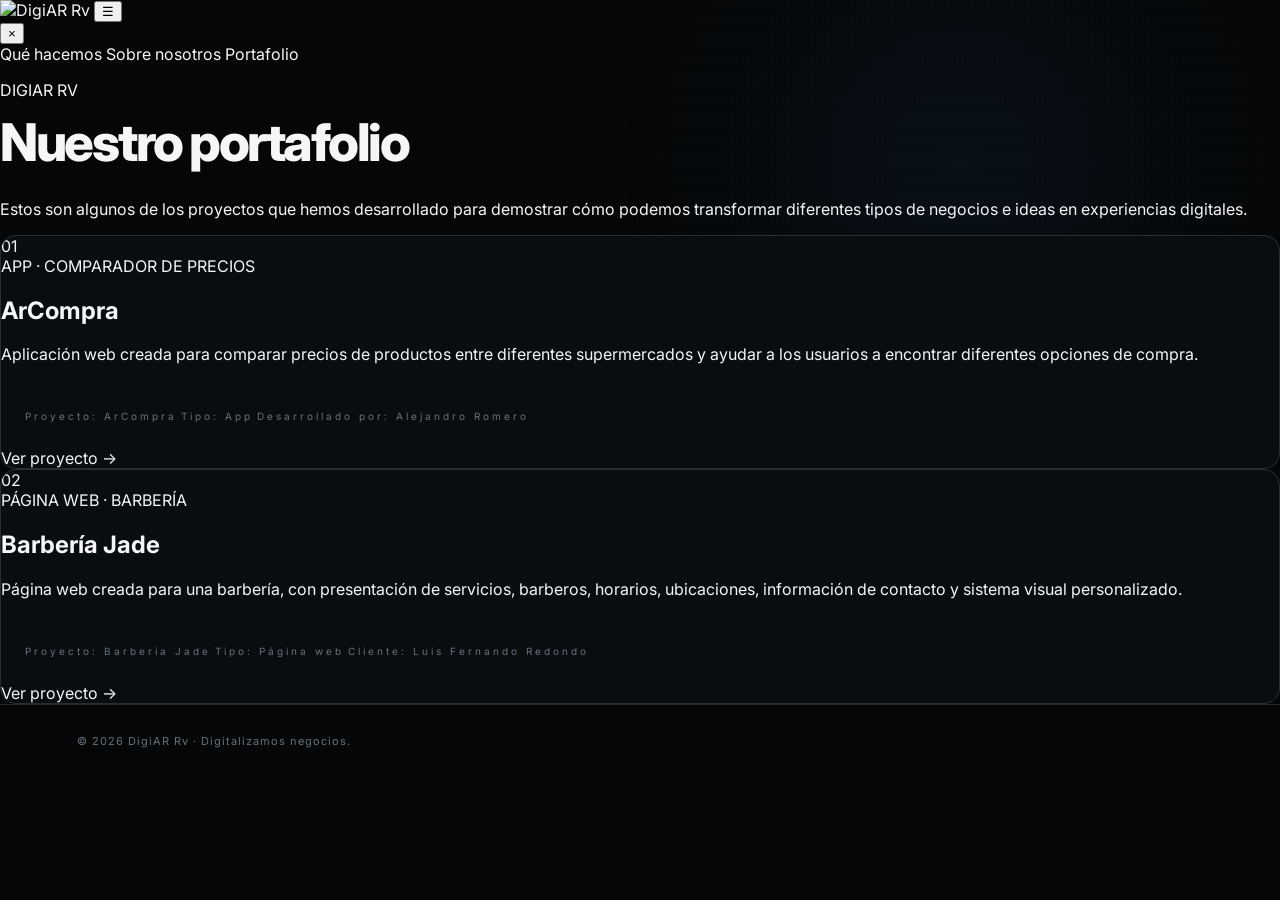
==== portafolio.html @ 67d781f8 "Update portafolio.html" ====
<!DOCTYPE html>
<html lang="es">
<head>
    <meta charset="UTF-8">
    <meta name="viewport" content="width=device-width, initial-scale=1.0">

    <title>Portafolio | DigiAR Rv</title>

    <link rel="stylesheet" href="style.css">
</head>

<body>

    <!-- MENÚ -->
    <header class="navbar">

        <a href="index.html" class="logo-link">
            <img src="assets/logo-digiar-rv.png" alt="DigiAR Rv">
        </a>

        <button class="menu-button" id="menuButton">
            ☰
        </button>

    </header>

    <!-- MENÚ LATERAL -->
    <div class="side-menu" id="sideMenu">

        <button class="close-menu" id="closeMenu">
            ×
        </button>

        <nav>
            <a href="index.html">Qué hacemos</a>
            <a href="sobre-nosotros.html">Sobre nosotros</a>
            <a href="portafolio.html">Portafolio</a>
        </nav>

    </div>

    <!-- PORTAFOLIO -->
    <main class="portfolio">

        <section class="portfolio-header">

            <p class="small-title">DIGIAR RV</p>

            <h1>Nuestro portafolio</h1>

            <p>
                Estos son algunos de los proyectos que hemos desarrollado
                para demostrar cómo podemos transformar diferentes tipos
                de negocios e ideas en experiencias digitales.
            </p>

        </section>


        <!-- PROYECTOS -->
        <section class="projects">


            <!-- ARCOMPRA -->
            <article class="project-card">

                <div class="project-number">
                    01
                </div>

                <div class="project-content">

                    <span class="project-type">
                        APP · COMPARADOR DE PRECIOS
                    </span>

                    <h2>ArCompra</h2>

                    <p>
                        Aplicación web creada para comparar precios de
                        productos entre diferentes supermercados y ayudar
                        a los usuarios a encontrar diferentes opciones
                        de compra.
                    </p>

                    <div class="project-info">

                        <span>Proyecto: ArCompra</span>
                        <span>Tipo: App</span>
                        <span>Desarrollado por: Alejandro Romero</span>

                    </div>

                    <a
                        href="https://ar-compra-app.vercel.app/"
                        target="_blank"
                        rel="noopener noreferrer"
                        class="project-button"
                    >
                        Ver proyecto →
                    </a>

                </div>

            </article>


            <!-- BARBERÍA -->
            <article class="project-card">

                <div class="project-number">
                    02
                </div>

                <div class="project-content">

                    <span class="project-type">
                        PÁGINA WEB · BARBERÍA
                    </span>

                    <h2>Barbería Jade</h2>

                    <p>
                        Página web creada para una barbería, con
                        presentación de servicios, barberos, horarios,
                        ubicaciones, información de contacto y sistema
                        visual personalizado.
                    </p>

                    <div class="project-info">

                        <span>Proyecto: Barbería Jade</span>
                        <span>Tipo: Página web</span>
                        <span>Cliente: Luis Fernando Redondo</span>

                    </div>

                    <a
                        href="https://barberia-jade-omega.vercel.app/"
                        target="_blank"
                        rel="noopener noreferrer"
                        class="project-button"
                    >
                        Ver proyecto →
                    </a>

                </div>

            </article>


        </section>

    </main>


    <!-- FOOTER -->
    <footer>

        <p>
            © 2026 DigiAR Rv · Digitalizamos negocios.
        </p>

    </footer>


    <script src="script.js"></script>

</body>
</html>
---- style.css ----
@import url('https://fonts.googleapis.com/css2?family=Inter:wght@400;500;600;700;800&family=Playfair+Display:ital,wght@1,500&display=swap');
:root{--bg:#050607;--line:#25292e;--text:#f4f6f8;--muted:#aeb7c2;--blue:#1597ff}*{box-sizing:border-box}html{scroll-behavior:smooth}body{margin:0;background:var(--bg);color:var(--text);font-family:Inter,Arial,sans-serif;overflow-x:hidden}body:before{content:"";position:fixed;inset:0;pointer-events:none;background:radial-gradient(circle at 75% 18%,rgba(35,104,157,.11),transparent 28%);z-index:-2}body:after{content:"";position:fixed;inset:0;pointer-events:none;opacity:.03;background-image:radial-gradient(#fff .6px,transparent .6px);background-size:5px 5px;z-index:-1}a{text-decoration:none;color:inherit}.menu-btn{position:fixed;top:26px;left:26px;width:52px;height:52px;border:1px solid #3a3e43;border-radius:9px;background:rgba(7,8,9,.86);backdrop-filter:blur(12px);z-index:50;display:flex;flex-direction:column;justify-content:center;gap:6px;padding:0 13px;cursor:pointer}.menu-btn span{display:block;height:3px;border-radius:10px;background:#f2f2f2}.overlay{position:fixed;inset:0;background:rgba(0,0,0,.7);opacity:0;visibility:hidden;transition:.3s;z-index:40}.overlay.open{opacity:1;visibility:visible}.drawer{position:fixed;left:0;top:0;bottom:0;width:min(360px,88vw);background:#090b0d;border-right:1px solid #292d32;z-index:60;transform:translateX(-100%);transition:.35s;padding:30px}.drawer.open{transform:translateX(0)}.drawer-head{display:flex;align-items:center;justify-content:space-between;margin-bottom:55px}.mini-brand{font-weight:800;font-size:22px;letter-spacing:-1px}.mini-brand b{color:var(--blue)}.close-btn{border:0;background:none;color:#fff;font-size:34px;cursor:pointer}.drawer nav{display:grid;gap:10px}.drawer nav a{padding:17px 16px;border-radius:10px;color:#aeb5bd;font-weight:600}.drawer nav a:hover,.drawer nav a.active{background:#11161b;color:#fff}.drawer-bottom{position:absolute;bottom:28px;color:#606a74;font-size:12px;letter-spacing:2px}.hero{min-height:700px;max-width:1440px;margin:auto;padding:105px 6% 60px;display:grid;grid-template-columns:1fr 1.12fr;gap:25px;align-items:center}.hero-copy{padding-left:10px}.brand{margin-bottom:42px}.brand-mark{font-size:58px;line-height:.8;font-weight:900;letter-spacing:-8px;font-style:italic;display:inline-block;position:relative;margin-left:4px}.brand-mark:after{content:"";position:absolute;width:145px;height:40px;border:2px solid #dfe4e8;border-radius:50%;left:-22px;top:-10px;transform:rotate(-16deg);opacity:.9}.brand-mark span{position:relative;z-index:2}.brand-name{font-size:51px;font-weight:800;letter-spacing:-3px;margin-top:12px}.brand-name em{font-style:italic}.brand-sub{font-size:12px;letter-spacing:4px;color:#d9dde1;margin-top:8px}.brand-sub i{color:#777;font-style:normal;margin:0 8px}.colombia-line{display:flex;width:135px;height:5px;margin-top:15px;overflow:hidden;border-radius:10px}.colombia-line b{flex:1}.colombia-line b:nth-child(1){background:#f4cf00}.colombia-line b:nth-child(2){background:#2469d8}.colombia-line b:nth-child(3){background:#ef2c2c}h1{font-size:52px;line-height:1.05;letter-spacing:-2.5px;margin:0 0 28px;font-weight:800}h1 span{color:var(--blue)}.intro{max-width:620px;color:#b9c2cb;line-height:1.65;font-size:17px;margin:0 0 30px}.intro strong{color:#fff}.outline-btn,.cta-btn{display:inline-flex;align-items:center;gap:24px;border:1px solid #178fff;border-radius:30px;padding:13px 22px;color:#fff;font-weight:600;transition:.25s}.outline-btn:hover,.cta-btn:hover{background:#0d79d6;transform:translateY(-2px)}.outline-btn span,.cta-btn span{font-size:22px;color:#5cbcff}.devices{height:470px;position:relative;display:flex;align-items:center;justify-content:center}.laptop{width:min(680px,100%);position:relative;filter:drop-shadow(0 30px 35px rgba(0,0,0,.6))}.screen{height:340px;border:7px solid #171b20;border-radius:18px 18px 8px 8px;background:linear-gradient(135deg,#0a1118,#050708);position:relative;overflow:hidden;box-shadow:0 0 0 1px #48515a}.screen-top{height:40px;border-bottom:1px solid #30363c;display:flex;align-items:center;justify-content:space-between;padding:0 18px;color:#b7c0c9;font-size:10px}.screen-content{position:relative;z-index:2;padding:70px 0 0 55px}.screen-content small{display:block;font-size:18px}.screen-content strong{display:block;font-size:33px;line-height:1.1}.screen-content strong span{color:var(--blue)}.screen-content button{margin-top:20px;background:transparent;border:1px solid var(--blue);color:#fff;border-radius:18px;padding:7px 17px;font-size:11px}.city{position:absolute;right:-20px;bottom:-30px;width:70%;height:65%;opacity:.28;background:linear-gradient(90deg,transparent,#172838);clip-path:polygon(0 100%,0 65%,8% 72%,8% 38%,17% 48%,17% 20%,26% 45%,26% 10%,35% 42%,35% 0,43% 50%,52% 23%,52% 52%,63% 33%,63% 55%,73% 30%,73% 57%,82% 43%,82% 67%,100% 54%,100% 100%)}.base{height:22px;width:108%;margin-left:-4%;background:linear-gradient(#555d65,#15181b);border-radius:0 0 40px 40px;box-shadow:0 15px 25px rgba(0,0,0,.7)}.phone{position:absolute;right:3%;bottom:30px;width:135px;height:275px;background:#0a0c0f;border:5px solid #272c31;border-radius:24px;box-shadow:0 20px 30px rgba(0,0,0,.7);padding:7px;z-index:3}.phone-screen{height:100%;border-radius:17px;background:linear-gradient(150deg,#09131d,#040607);padding:45px 13px 10px;font-size:11px}.phone-logo{font-size:28px;font-weight:900;font-style:italic;margin-bottom:35px}.phone-screen strong{display:block;font-size:17px;margin-top:5px}.phone-screen strong span{color:var(--blue)}.phone-bar{height:3px;width:40px;background:var(--blue);margin-top:20px}.services{max-width:1440px;margin:auto;border-top:1px solid var(--line);border-bottom:1px solid var(--line);display:grid;grid-template-columns:repeat(4,1fr);padding:28px 5%}.service{text-align:center;padding:10px 20px;border-right:1px solid #33383d}.service:last-child{border:0}.icon{font-size:32px;color:#49aaff;height:45px}.service h3{font-size:15px;letter-spacing:1.5px;margin:8px 0}.service p{color:#b0bac5;font-size:14px;line-height:1.5;margin:0}.businesses{max-width:1440px;margin:auto;padding:34px 5%;display:grid;grid-template-columns:250px 1fr;align-items:center;border-bottom:1px solid var(--line)}.business-title span{display:block;font-size:12px;letter-spacing:3px;color:#ddd}.business-title strong{font-size:22px;display:block;margin-top:7px}.business-list{display:flex;justify-content:space-between;gap:14px}.business-list div{text-align:center;color:#dfe5ea;font-size:25px;min-width:70px}.business-list small{display:block;font-size:9px;letter-spacing:1px;color:#b2bbc5;margin-top:8px}.cta{max-width:1440px;margin:auto;padding:50px 6%;display:flex;align-items:center;justify-content:space-between}.script{font-family:"Playfair Display",serif;font-style:italic;font-size:34px}.cta p{margin:5px 0 0;color:#adb7c1}.small{width:130px;height:4px;margin-top:13px}footer{border-top:1px solid var(--line);padding:18px 6%;display:flex;justify-content:space-between;color:#66717b;font-size:11px;letter-spacing:1px}.inner-main{max-width:1200px;margin:auto;padding:105px 6% 70px}.inner-brand{font-size:42px;font-weight:800;letter-spacing:-2px;margin-bottom:65px}.inner-brand em{font-style:italic}.inner-brand small{display:block;font-size:10px;letter-spacing:4px;color:#737d87;margin-top:7px}.inner-card,.portfolio-head{max-width:900px}.eyebrow{font-size:11px;letter-spacing:4px;color:var(--blue)}.inner-card h1,.portfolio-head h1{margin-top:20px}.inner-card p,.portfolio-head p{font-size:17px;line-height:1.8;color:#aeb8c2;max-width:800px}.inner-card strong{color:#fff}.quote{margin-top:35px;padding:25px 30px;border-left:2px solid var(--blue);background:#0b0f13;color:#e8edf1;font-size:21px;font-style:italic}.project-grid{display:grid;grid-template-columns:1fr 1fr;gap:25px;margin-top:55px}.project-card{border:1px solid #292e33;background:#0a0d10;border-radius:16px;overflow:hidden}.project-preview{height:270px;background:linear-gradient(145deg,#111a23,#050708);padding:35px;position:relative}.preview-logo{font-size:27px;font-weight:800}.preview-text{position:absolute;bottom:45px;font-size:23px}.preview-text b{color:var(--blue)}.project-info{padding:24px}.project-info>span{font-size:10px;letter-spacing:3px;color:#67727d}.project-info h2{margin:10px 0 5px}.project-info p{color:#8f99a4}.project-info a{color:#58b7ff;font-weight:600}.empty{min-height:400px;display:flex;flex-direction:column;align-items:center;justify-content:center;text-align:center;color:#7d8790}.empty .plus{font-size:55px;color:#249cff}.empty h2{color:#dbe0e5}@media(max-width:900px){.hero{grid-template-columns:1fr;padding-top:105px}.devices{height:400px}.services{grid-template-columns:1fr 1fr}.businesses{grid-template-columns:1fr;gap:25px}.business-list{flex-wrap:wrap}.project-grid{grid-template-columns:1fr}}@media(max-width:620px){.menu-btn{top:16px;left:16px}.hero{padding:90px 22px 40px}.brand-name{font-size:37px}.brand-sub{font-size:8px;letter-spacing:2.5px}.brand-mark{font-size:46px}.hero h1{font-size:38px}.intro{font-size:15px}.devices{height:300px;margin-top:20px}.screen{height:220px}.screen-content{padding:40px 0 0 25px}.screen-content strong{font-size:22px}.phone{width:88px;height:190px;right:0}.phone-screen{padding:28px 8px}.phone-logo{font-size:20px;margin-bottom:20px}.services{grid-template-columns:1fr;padding:15px 20px}.service{border-right:0;border-bottom:1px solid #252a2f;padding:22px 10px}.service:last-child{border-bottom:0}.businesses{padding:30px 22px}.business-list{justify-content:center}.cta{padding:38px 22px;gap:25px;align-items:flex-start;flex-direction:column}.script{font-size:29px}footer{padding:16px 22px;gap:15px;flex-direction:column}.inner-main{padding:90px 22px 50px}.inner-brand{font-size:32px}.inner-card h1,.portfolio-head h1{font-size:36px}.inner-card p,.portfolio-head p{font-size:15px}}
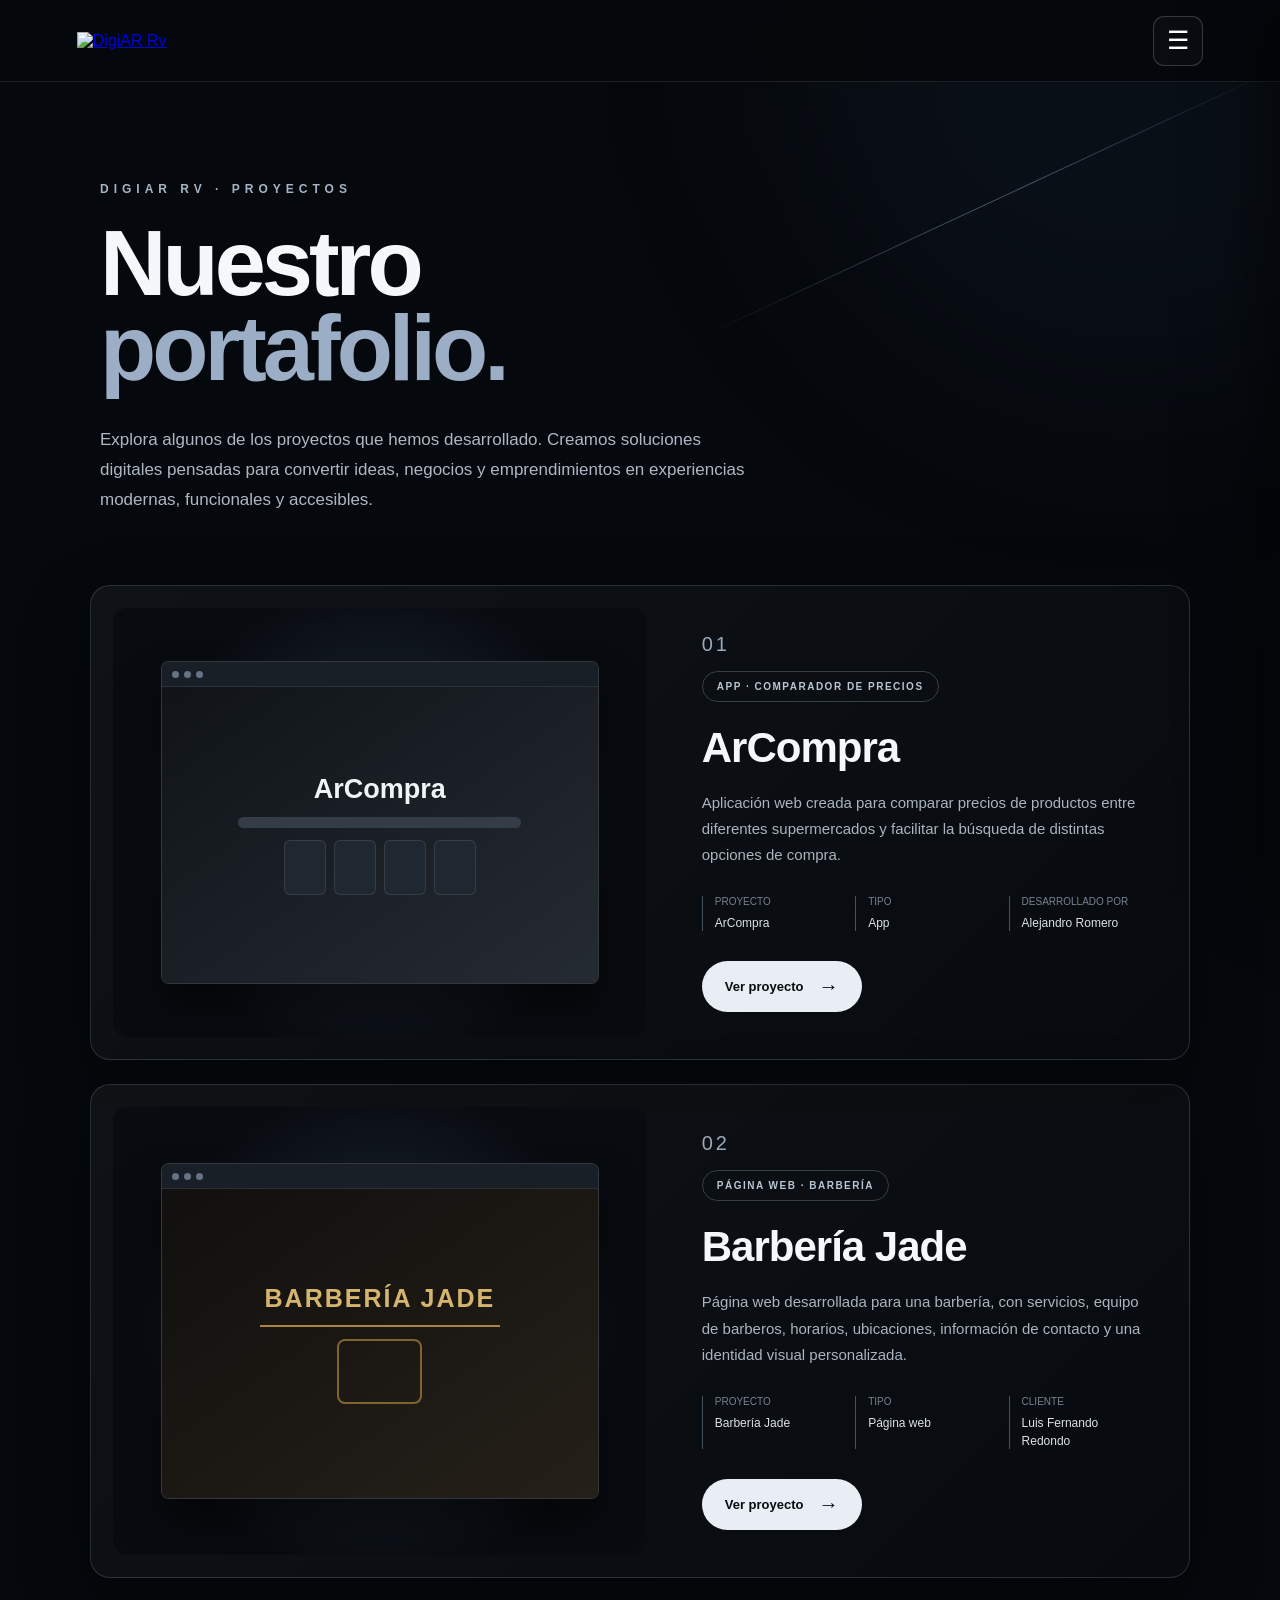
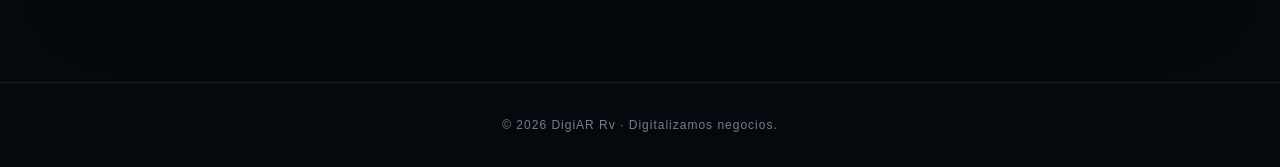
==== commit 6d36a0a9: "Update portafolio.html" ====
--- a/portafolio.html
+++ b/portafolio.html
@@ -6,165 +6,1019 @@
 
     <title>Portafolio | DigiAR Rv</title>
 
-    <link rel="stylesheet" href="style.css">
+    <style>
+        /* ==============================
+           CONFIGURACIÓN GENERAL
+        ============================== */
+
+        * {
+            margin: 0;
+            padding: 0;
+            box-sizing: border-box;
+        }
+
+        html {
+            scroll-behavior: smooth;
+        }
+
+        body {
+            background: #05080c;
+            color: #f5f7fa;
+            font-family: Arial, Helvetica, sans-serif;
+            overflow-x: hidden;
+        }
+
+        body::before {
+            content: "";
+            position: fixed;
+            width: 700px;
+            height: 700px;
+            border-radius: 50%;
+            background: rgba(70, 100, 140, 0.08);
+            top: -300px;
+            right: -200px;
+            filter: blur(100px);
+            pointer-events: none;
+            z-index: -1;
+        }
+
+        /* ==============================
+           HEADER
+        ============================== */
+
+        header {
+            height: 82px;
+            padding: 0 6%;
+            display: flex;
+            align-items: center;
+            justify-content: space-between;
+
+            border-bottom: 1px solid rgba(255,255,255,0.10);
+
+            background: rgba(5, 8, 12, 0.90);
+            backdrop-filter: blur(15px);
+
+            position: sticky;
+            top: 0;
+            z-index: 100;
+        }
+
+        .logo {
+            display: flex;
+            align-items: center;
+        }
+
+        .logo img {
+            width: 150px;
+            max-height: 58px;
+            object-fit: contain;
+        }
+
+        .menu-btn {
+            width: 50px;
+            height: 50px;
+
+            border: 1px solid rgba(255,255,255,0.18);
+            border-radius: 11px;
+
+            background: rgba(255,255,255,0.025);
+            color: white;
+
+            font-size: 25px;
+            cursor: pointer;
+
+            transition: 0.3s;
+        }
+
+        .menu-btn:hover {
+            background: white;
+            color: #05080c;
+        }
+
+        /* ==============================
+           MENÚ LATERAL
+        ============================== */
+
+        .side-menu {
+            position: fixed;
+            right: -340px;
+            top: 0;
+
+            width: 340px;
+            height: 100vh;
+
+            background: #090d12;
+
+            border-left: 1px solid rgba(255,255,255,0.10);
+
+            padding: 30px;
+
+            z-index: 1000;
+
+            transition: 0.35s ease;
+
+            box-shadow: -20px 0 60px rgba(0,0,0,0.5);
+        }
+
+        .side-menu.open {
+            right: 0;
+        }
+
+        .close-btn {
+            width: 45px;
+            height: 45px;
+
+            background: transparent;
+            color: white;
+
+            border: 1px solid rgba(255,255,255,0.15);
+            border-radius: 10px;
+
+            font-size: 25px;
+            cursor: pointer;
+
+            margin-bottom: 60px;
+        }
+
+        .side-menu a {
+            display: block;
+
+            color: #e7ebef;
+            text-decoration: none;
+
+            font-size: 18px;
+
+            padding: 17px 12px;
+
+            border-bottom: 1px solid rgba(255,255,255,0.06);
+
+            transition: 0.25s;
+        }
+
+        .side-menu a:hover {
+            padding-left: 22px;
+            color: white;
+        }
+
+        /* ==============================
+           PORTADA
+        ============================== */
+
+        .hero {
+            max-width: 1150px;
+            margin: auto;
+
+            padding: 100px 35px 70px;
+
+            position: relative;
+        }
+
+        .mini-title {
+            color: #a5b4c5;
+
+            font-size: 12px;
+            font-weight: bold;
+
+            letter-spacing: 5px;
+
+            margin-bottom: 25px;
+        }
+
+        .hero h1 {
+            font-size: clamp(55px, 8vw, 92px);
+
+            line-height: 0.92;
+
+            letter-spacing: -4px;
+
+            margin-bottom: 35px;
+        }
+
+        .hero h1 span {
+            color: #9baec5;
+        }
+
+        .hero-text {
+            max-width: 650px;
+
+            color: #aeb8c4;
+
+            font-size: 17px;
+
+            line-height: 1.75;
+        }
+
+        /* Línea decorativa */
+
+        .hero::after {
+            content: "";
+
+            position: absolute;
+
+            width: 650px;
+            height: 1px;
+
+            right: -100px;
+            top: 120px;
+
+            background: linear-gradient(
+                90deg,
+                transparent,
+                rgba(130,160,190,0.5),
+                transparent
+            );
+
+            transform: rotate(-25deg);
+        }
+
+        /* ==============================
+           PROYECTOS
+        ============================== */
+
+        .portfolio {
+            max-width: 1150px;
+            margin: auto;
+
+            padding: 0 25px 80px;
+        }
+
+        .project {
+            display: grid;
+
+            grid-template-columns: 1.1fr 1fr;
+
+            gap: 35px;
+
+            padding: 22px;
+
+            margin-bottom: 24px;
+
+            border: 1px solid rgba(160,180,200,0.20);
+
+            border-radius: 20px;
+
+            background:
+                linear-gradient(
+                    135deg,
+                    rgba(255,255,255,0.045),
+                    rgba(255,255,255,0.012)
+                );
+
+            box-shadow:
+                0 25px 70px rgba(0,0,0,0.28);
+
+            transition: 0.35s;
+        }
+
+        .project:hover {
+            transform: translateY(-5px);
+
+            border-color: rgba(180,200,220,0.35);
+
+            box-shadow:
+                0 35px 90px rgba(0,0,0,0.42);
+        }
+
+        /* ==============================
+           IMAGEN DEL PROYECTO
+        ============================== */
+
+        .project-preview {
+            min-height: 330px;
+
+            border-radius: 14px;
+
+            overflow: hidden;
+
+            position: relative;
+
+            background:
+                radial-gradient(
+                    circle at center,
+                    #263444,
+                    #080b10 70%
+                );
+
+            display: flex;
+            align-items: center;
+            justify-content: center;
+        }
+
+        .preview-content {
+            width: 82%;
+            height: 75%;
+
+            border-radius: 8px;
+
+            background: #10151b;
+
+            border: 1px solid rgba(255,255,255,0.15);
+
+            box-shadow:
+                0 25px 40px rgba(0,0,0,0.5);
+
+            overflow: hidden;
+
+            position: relative;
+        }
+
+        .preview-bar {
+            height: 25px;
+
+            background: #191f27;
+
+            border-bottom: 1px solid rgba(255,255,255,0.08);
+
+            display: flex;
+            align-items: center;
+
+            padding-left: 10px;
+
+            gap: 5px;
+        }
+
+        .preview-dot {
+            width: 7px;
+            height: 7px;
+
+            border-radius: 50%;
+
+            background: #657384;
+        }
+
+        .preview-screen {
+            height: calc(100% - 25px);
+
+            display: flex;
+            align-items: center;
+            justify-content: center;
+
+            flex-direction: column;
+
+            gap: 12px;
+        }
+
+        /* ArCompra */
+
+        .arcompra-preview .preview-screen {
+            background:
+                linear-gradient(
+                    145deg,
+                    #101419,
+                    #252b32
+                );
+        }
+
+        .arcompra-title {
+            font-size: 27px;
+            font-weight: bold;
+
+            color: #f1f4f7;
+        }
+
+        .arcompra-line {
+            width: 65%;
+            height: 11px;
+
+            border-radius: 20px;
+
+            background: #343d47;
+        }
+
+        .arcompra-products {
+            display: flex;
+            gap: 8px;
+        }
+
+        .product-box {
+            width: 42px;
+            height: 55px;
+
+            border-radius: 6px;
+
+            background: #1f2730;
+
+            border: 1px solid rgba(255,255,255,0.10);
+        }
+
+        /* Barbería */
+
+        .barber-preview .preview-screen {
+            background:
+                linear-gradient(
+                    145deg,
+                    #11100e,
+                    #252019
+                );
+        }
+
+        .barber-title {
+            font-size: 25px;
+            font-weight: bold;
+
+            color: #d5b56d;
+
+            letter-spacing: 2px;
+        }
+
+        .barber-line {
+            width: 55%;
+            height: 2px;
+
+            background: #a98442;
+        }
+
+        .barber-chair {
+            width: 85px;
+            height: 65px;
+
+            border-radius: 8px;
+
+            border: 2px solid #80642f;
+        }
+
+        /* ==============================
+           INFORMACIÓN
+        ============================== */
+
+        .project-info {
+            display: flex;
+            flex-direction: column;
+
+            justify-content: center;
+
+            padding: 25px 20px;
+        }
+
+        .project-number {
+            color: #9aa9b9;
+
+            font-size: 20px;
+
+            letter-spacing: 3px;
+
+            margin-bottom: 15px;
+        }
+
+        .project-tag {
+            width: fit-content;
+
+            padding: 9px 14px;
+
+            border: 1px solid rgba(150,175,200,0.30);
+
+            border-radius: 50px;
+
+            color: #b9c6d3;
+
+            font-size: 10px;
+
+            letter-spacing: 1.5px;
+
+            font-weight: bold;
+
+            margin-bottom: 22px;
+        }
+
+        .project-info h2 {
+            font-size: 42px;
+
+            letter-spacing: -1px;
+
+            margin-bottom: 18px;
+        }
+
+        .project-description {
+            color: #aab5c0;
+
+            font-size: 15px;
+
+            line-height: 1.75;
+
+            margin-bottom: 28px;
+
+            max-width: 500px;
+        }
+
+        .details {
+            display: grid;
+
+            grid-template-columns: repeat(3, 1fr);
+
+            gap: 15px;
+
+            margin-bottom: 30px;
+        }
+
+        .detail {
+            border-left: 1px solid #46515e;
+
+            padding-left: 12px;
+        }
+
+        .detail small {
+            display: block;
+
+            color: #778493;
+
+            font-size: 10px;
+
+            margin-bottom: 6px;
+        }
+
+        .detail strong {
+            color: #dce2e8;
+
+            font-size: 12px;
+
+            font-weight: normal;
+        }
+
+        /* ==============================
+           BOTÓN
+        ============================== */
+
+        .view-button {
+            width: fit-content;
+
+            display: inline-flex;
+
+            align-items: center;
+
+            gap: 15px;
+
+            padding: 14px 23px;
+
+            border-radius: 50px;
+
+            background: #e9eef4;
+
+            color: #080b0f;
+
+            text-decoration: none;
+
+            font-size: 13px;
+
+            font-weight: bold;
+
+            transition: 0.3s;
+        }
+
+        .view-button span {
+            font-size: 20px;
+
+            transition: 0.3s;
+        }
+
+        .view-button:hover {
+            background: white;
+
+            transform: translateX(5px);
+        }
+
+        .view-button:hover span {
+            transform: translateX(5px);
+        }
+
+        /* ==============================
+           FOOTER
+        ============================== */
+
+        footer {
+            border-top: 1px solid rgba(255,255,255,0.08);
+
+            text-align: center;
+
+            padding: 35px 20px;
+
+            color: #728091;
+
+            font-size: 12px;
+
+            letter-spacing: 1px;
+        }
+
+        /* ==============================
+           CELULAR
+        ============================== */
+
+        @media (max-width: 800px) {
+
+            header {
+                height: 72px;
+
+                padding: 0 22px;
+            }
+
+            .logo img {
+                width: 120px;
+            }
+
+            .hero {
+                padding: 75px 22px 55px;
+            }
+
+            .hero h1 {
+                font-size: 57px;
+
+                letter-spacing: -3px;
+            }
+
+            .hero-text {
+                font-size: 15px;
+            }
+
+            .hero::after {
+                display: none;
+            }
+
+            .portfolio {
+                padding: 0 18px 60px;
+            }
+
+            .project {
+                grid-template-columns: 1fr;
+
+                padding: 15px;
+
+                gap: 10px;
+            }
+
+            .project-preview {
+                min-height: 250px;
+            }
+
+            .project-info {
+                padding: 25px 15px 30px;
+            }
+
+            .project-info h2 {
+                font-size: 35px;
+            }
+
+            .details {
+                grid-template-columns: 1fr;
+                gap: 12px;
+            }
+
+            .side-menu {
+                width: 290px;
+            }
+        }
+    </style>
 </head>
 
+
 <body>
 
-    <!-- MENÚ -->
-    <header class="navbar">
-
-        <a href="index.html" class="logo-link">
-            <img src="assets/logo-digiar-rv.png" alt="DigiAR Rv">
+    <!-- ==============================
+         HEADER
+    =============================== -->
+
+    <header>
+
+        <a href="index.html" class="logo">
+            <img
+                src="assets/logo-digiar-rv.png"
+                alt="DigiAR Rv"
+            >
         </a>
 
-        <button class="menu-button" id="menuButton">
+        <button
+            class="menu-btn"
+            id="menuBtn"
+            aria-label="Abrir menú"
+        >
             ☰
         </button>
 
     </header>
 
-    <!-- MENÚ LATERAL -->
-    <div class="side-menu" id="sideMenu">
-
-        <button class="close-menu" id="closeMenu">
+
+    <!-- ==============================
+         MENÚ
+    =============================== -->
+
+    <aside class="side-menu" id="sideMenu">
+
+        <button
+            class="close-btn"
+            id="closeBtn"
+        >
             ×
         </button>
 
-        <nav>
-            <a href="index.html">Qué hacemos</a>
-            <a href="sobre-nosotros.html">Sobre nosotros</a>
-            <a href="portafolio.html">Portafolio</a>
-        </nav>
-
-    </div>
-
-    <!-- PORTAFOLIO -->
+        <a href="index.html">
+            Qué hacemos
+        </a>
+
+        <a href="sobre-nosotros.html">
+            Sobre nosotros
+        </a>
+
+        <a href="portafolio.html">
+            Portafolio
+        </a>
+
+    </aside>
+
+
+    <!-- ==============================
+         ENCABEZADO
+    =============================== -->
+
+    <section class="hero">
+
+        <div class="mini-title">
+            DIGIAR RV · PROYECTOS
+        </div>
+
+        <h1>
+            Nuestro<br>
+            <span>portafolio.</span>
+        </h1>
+
+        <p class="hero-text">
+            Explora algunos de los proyectos que hemos desarrollado.
+            Creamos soluciones digitales pensadas para convertir ideas,
+            negocios y emprendimientos en experiencias modernas,
+            funcionales y accesibles.
+        </p>
+
+    </section>
+
+
+    <!-- ==============================
+         PORTAFOLIO
+    =============================== -->
+
     <main class="portfolio">
 
-        <section class="portfolio-header">
-
-            <p class="small-title">DIGIAR RV</p>
-
-            <h1>Nuestro portafolio</h1>
-
-            <p>
-                Estos son algunos de los proyectos que hemos desarrollado
-                para demostrar cómo podemos transformar diferentes tipos
-                de negocios e ideas en experiencias digitales.
-            </p>
-
-        </section>
-
-
-        <!-- PROYECTOS -->
-        <section class="projects">
-
-
-            <!-- ARCOMPRA -->
-            <article class="project-card">
+
+        <!-- =================================
+             PROYECTO 01 — ARCOMPRA
+        ================================== -->
+
+        <article class="project">
+
+            <div class="project-preview arcompra-preview">
+
+                <div class="preview-content">
+
+                    <div class="preview-bar">
+                        <span class="preview-dot"></span>
+                        <span class="preview-dot"></span>
+                        <span class="preview-dot"></span>
+                    </div>
+
+                    <div class="preview-screen">
+
+                        <div class="arcompra-title">
+                            ArCompra
+                        </div>
+
+                        <div class="arcompra-line"></div>
+
+                        <div class="arcompra-products">
+
+                            <div class="product-box"></div>
+                            <div class="product-box"></div>
+                            <div class="product-box"></div>
+                            <div class="product-box"></div>
+
+                        </div>
+
+                    </div>
+
+                </div>
+
+            </div>
+
+
+            <div class="project-info">
 
                 <div class="project-number">
                     01
                 </div>
 
-                <div class="project-content">
-
-                    <span class="project-type">
-                        APP · COMPARADOR DE PRECIOS
-                    </span>
-
-                    <h2>ArCompra</h2>
-
-                    <p>
-                        Aplicación web creada para comparar precios de
-                        productos entre diferentes supermercados y ayudar
-                        a los usuarios a encontrar diferentes opciones
-                        de compra.
-                    </p>
-
-                    <div class="project-info">
-
-                        <span>Proyecto: ArCompra</span>
-                        <span>Tipo: App</span>
-                        <span>Desarrollado por: Alejandro Romero</span>
+                <div class="project-tag">
+                    APP · COMPARADOR DE PRECIOS
+                </div>
+
+                <h2>
+                    ArCompra
+                </h2>
+
+                <p class="project-description">
+                    Aplicación web creada para comparar precios de
+                    productos entre diferentes supermercados y facilitar
+                    la búsqueda de distintas opciones de compra.
+                </p>
+
+                <div class="details">
+
+                    <div class="detail">
+
+                        <small>
+                            PROYECTO
+                        </small>
+
+                        <strong>
+                            ArCompra
+                        </strong>
 
                     </div>
 
-                    <a
-                        href="https://ar-compra-app.vercel.app/"
-                        target="_blank"
-                        rel="noopener noreferrer"
-                        class="project-button"
-                    >
-                        Ver proyecto →
-                    </a>
+                    <div class="detail">
+
+                        <small>
+                            TIPO
+                        </small>
+
+                        <strong>
+                            App
+                        </strong>
+
+                    </div>
+
+                    <div class="detail">
+
+                        <small>
+                            DESARROLLADO POR
+                        </small>
+
+                        <strong>
+                            Alejandro Romero
+                        </strong>
+
+                    </div>
 
                 </div>
 
-            </article>
-
-
-            <!-- BARBERÍA -->
-            <article class="project-card">
+                <a
+                    href="https://ar-compra-app.vercel.app/"
+                    target="_blank"
+                    rel="noopener noreferrer"
+                    class="view-button"
+                >
+                    Ver proyecto
+                    <span>→</span>
+                </a>
+
+            </div>
+
+        </article>
+
+
+        <!-- =================================
+             PROYECTO 02 — BARBERÍA JADE
+        ================================== -->
+
+        <article class="project">
+
+            <div class="project-preview barber-preview">
+
+                <div class="preview-content">
+
+                    <div class="preview-bar">
+                        <span class="preview-dot"></span>
+                        <span class="preview-dot"></span>
+                        <span class="preview-dot"></span>
+                    </div>
+
+                    <div class="preview-screen">
+
+                        <div class="barber-title">
+                            BARBERÍA JADE
+                        </div>
+
+                        <div class="barber-line"></div>
+
+                        <div class="barber-chair"></div>
+
+                    </div>
+
+                </div>
+
+            </div>
+
+
+            <div class="project-info">
 
                 <div class="project-number">
                     02
                 </div>
 
-                <div class="project-content">
-
-                    <span class="project-type">
-                        PÁGINA WEB · BARBERÍA
-                    </span>
-
-                    <h2>Barbería Jade</h2>
-
-                    <p>
-                        Página web creada para una barbería, con
-                        presentación de servicios, barberos, horarios,
-                        ubicaciones, información de contacto y sistema
-                        visual personalizado.
-                    </p>
-
-                    <div class="project-info">
-
-                        <span>Proyecto: Barbería Jade</span>
-                        <span>Tipo: Página web</span>
-                        <span>Cliente: Luis Fernando Redondo</span>
+                <div class="project-tag">
+                    PÁGINA WEB · BARBERÍA
+                </div>
+
+                <h2>
+                    Barbería Jade
+                </h2>
+
+                <p class="project-description">
+                    Página web desarrollada para una barbería, con servicios,
+                    equipo de barberos, horarios, ubicaciones, información
+                    de contacto y una identidad visual personalizada.
+                </p>
+
+                <div class="details">
+
+                    <div class="detail">
+
+                        <small>
+                            PROYECTO
+                        </small>
+
+                        <strong>
+                            Barbería Jade
+                        </strong>
 
                     </div>
 
-                    <a
-                        href="https://barberia-jade-omega.vercel.app/"
-                        target="_blank"
-                        rel="noopener noreferrer"
-                        class="project-button"
-                    >
-                        Ver proyecto →
-                    </a>
+                    <div class="detail">
+
+                        <small>
+                            TIPO
+                        </small>
+
+                        <strong>
+                            Página web
+                        </strong>
+
+                    </div>
+
+                    <div class="detail">
+
+                        <small>
+                            CLIENTE
+                        </small>
+
+                        <strong>
+                            Luis Fernando Redondo
+                        </strong>
+
+                    </div>
 
                 </div>
 
-            </article>
-
-
-        </section>
+                <a
+                    href="https://barberia-jade-omega.vercel.app/"
+                    target="_blank"
+                    rel="noopener noreferrer"
+                    class="view-button"
+                >
+                    Ver proyecto
+                    <span>→</span>
+                </a>
+
+            </div>
+
+        </article>
+
 
     </main>
 
 
-    <!-- FOOTER -->
+    <!-- ==============================
+         FOOTER
+    =============================== -->
+
     <footer>
 
-        <p>
-            © 2026 DigiAR Rv · Digitalizamos negocios.
-        </p>
+        © 2026 DigiAR Rv · Digitalizamos negocios.
 
     </footer>
 
 
-    <script src="script.js"></script>
+    <!-- ==============================
+         JAVASCRIPT
+    =============================== -->
+
+    <script>
+
+        const menuBtn = document.getElementById("menuBtn");
+        const closeBtn = document.getElementById("closeBtn");
+        const sideMenu = document.getElementById("sideMenu");
+
+        menuBtn.addEventListener("click", function () {
+            sideMenu.classList.add("open");
+        });
+
+        closeBtn.addEventListener("click", function () {
+            sideMenu.classList.remove("open");
+        });
+
+        document.querySelectorAll(".side-menu a").forEach(function(link) {
+
+            link.addEventListener("click", function() {
+                sideMenu.classList.remove("open");
+            });
+
+        });
+
+    </script>
 
 </body>
 </html>
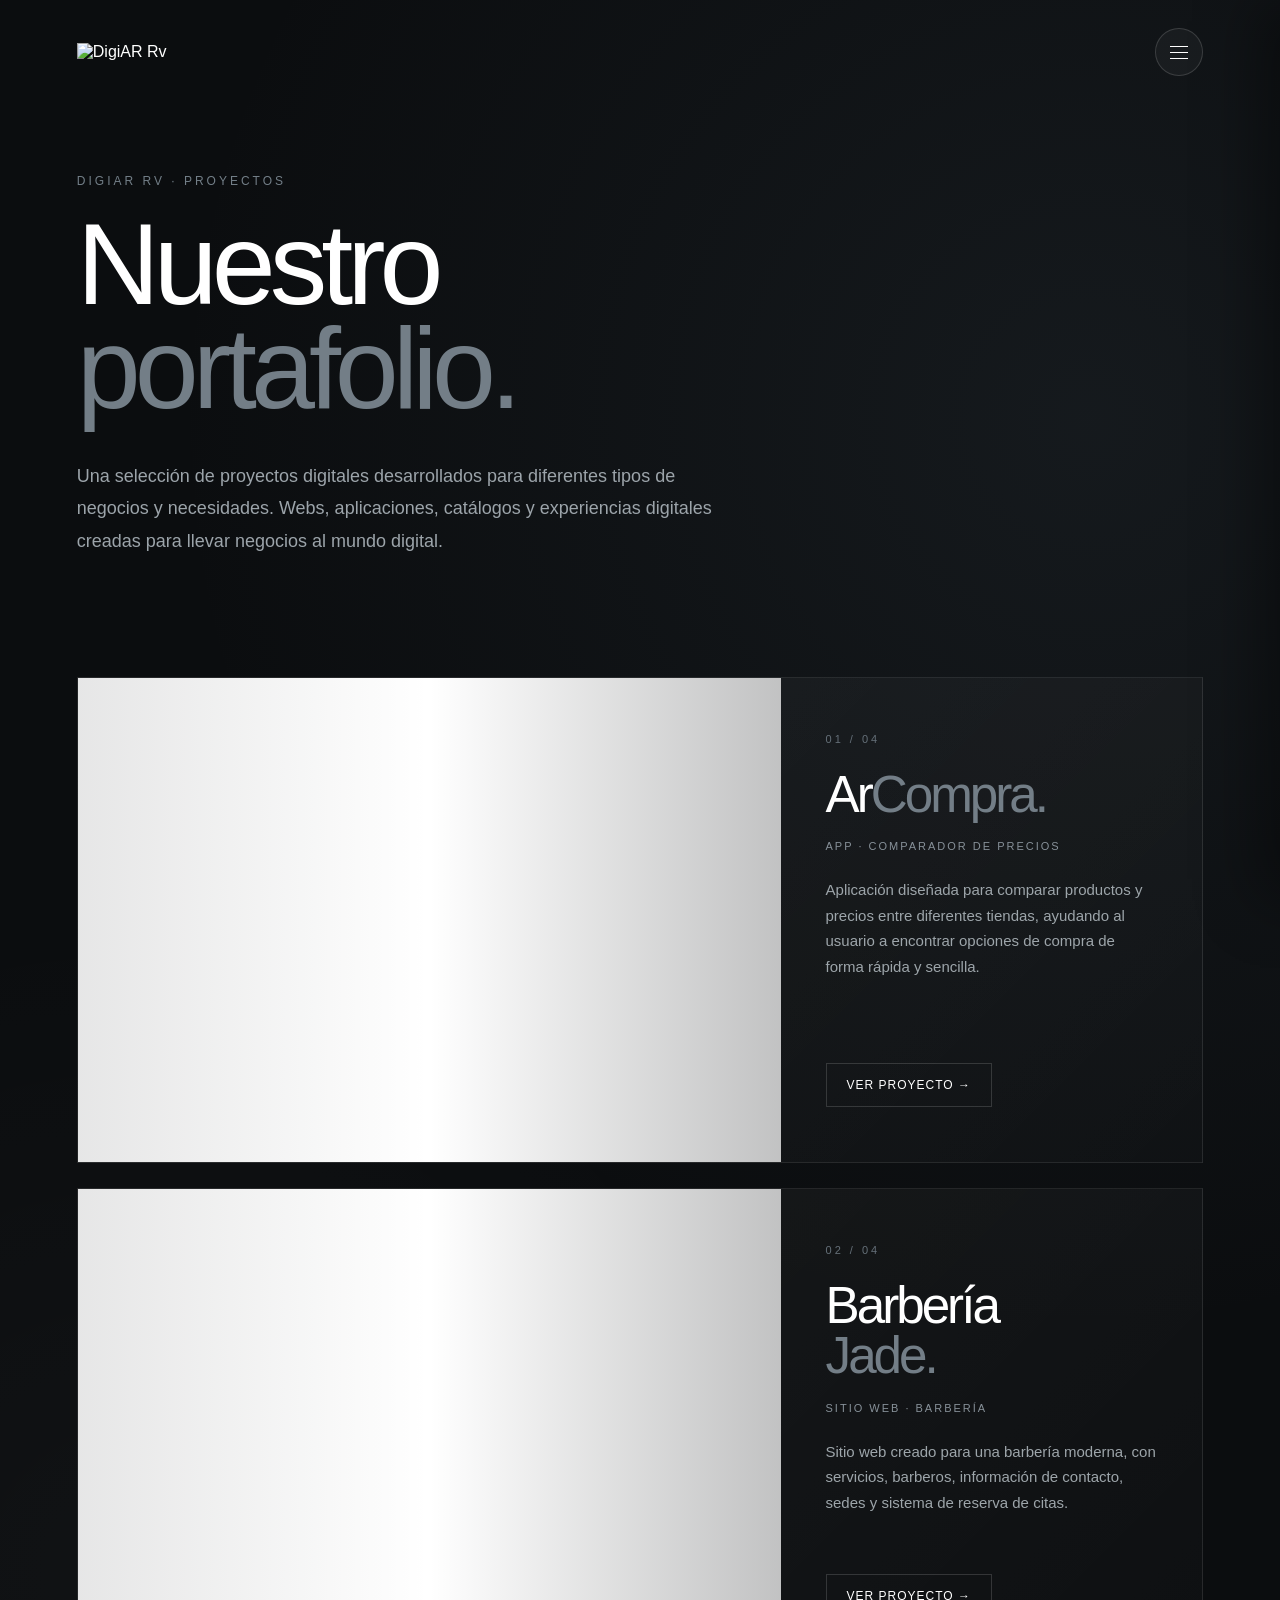
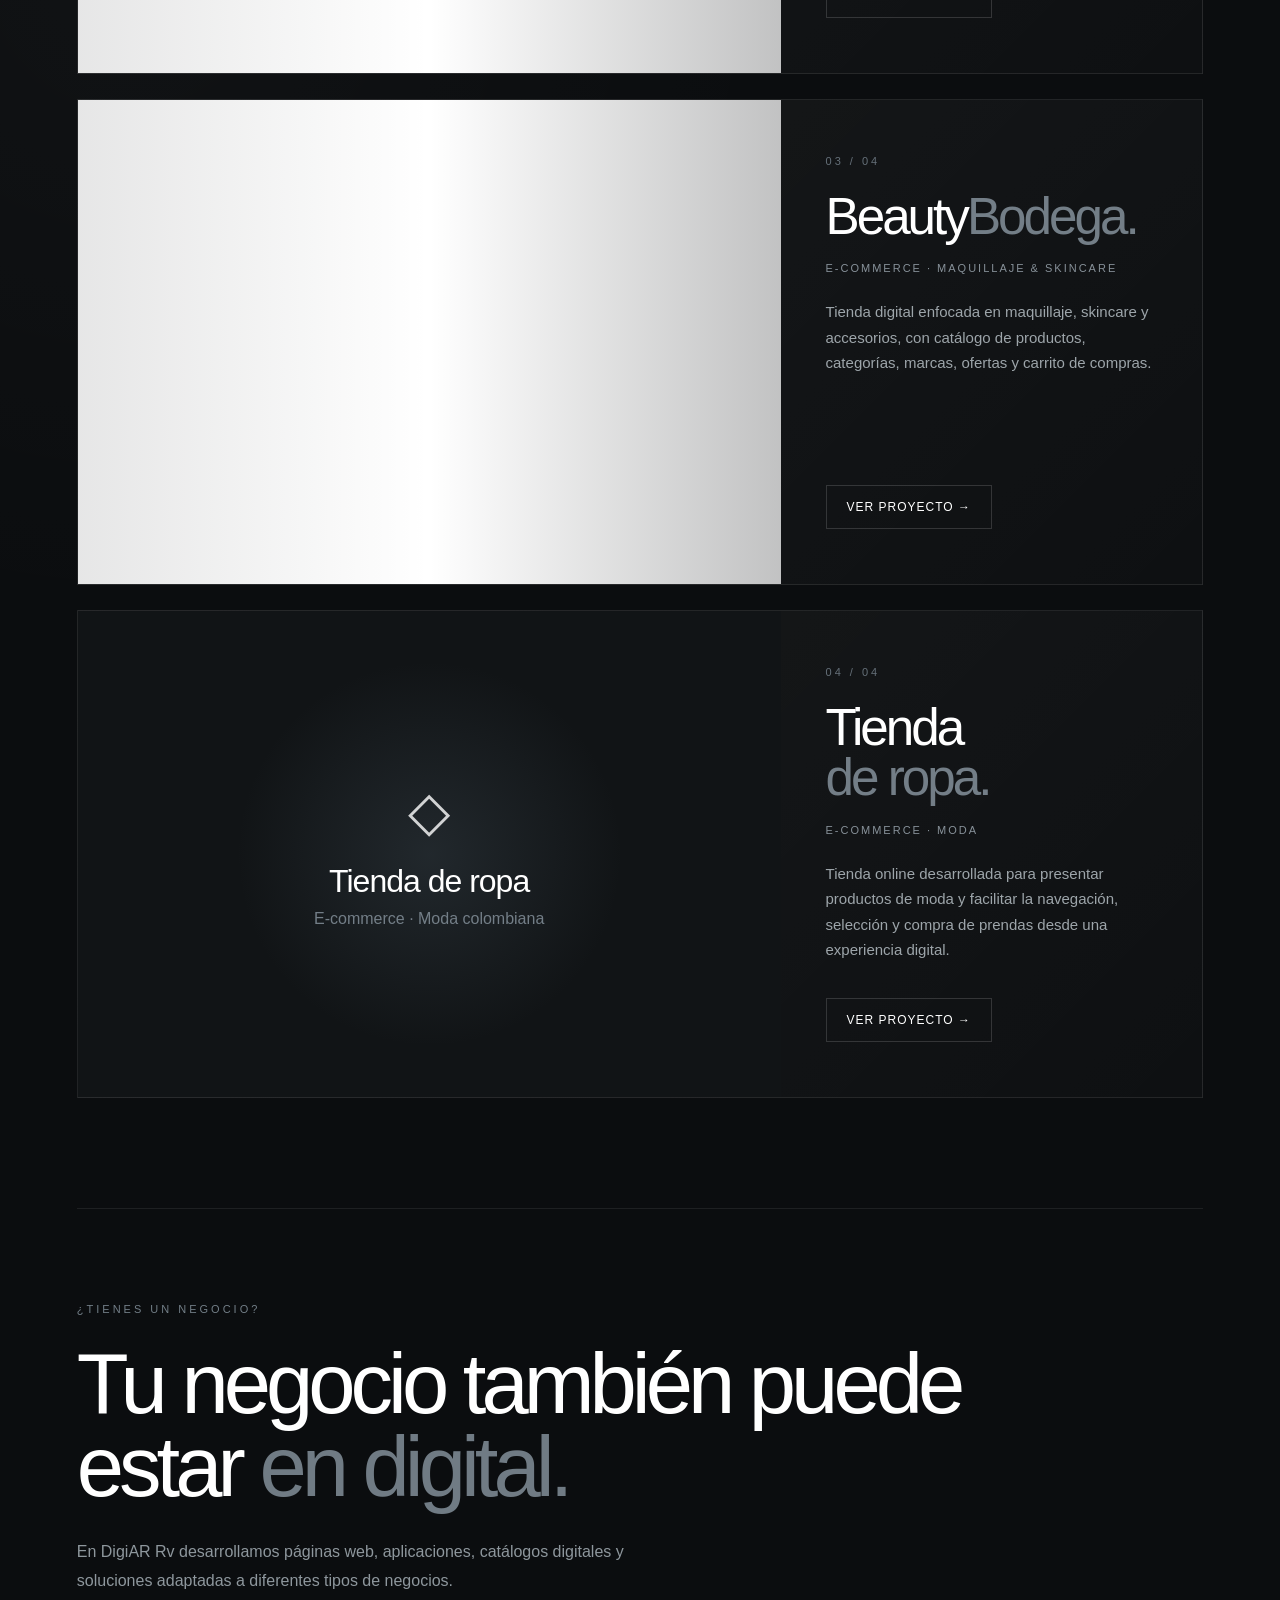
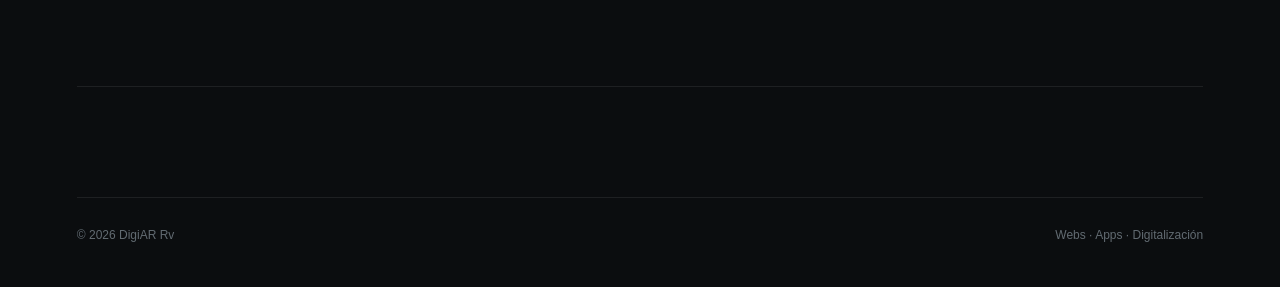
==== commit 529d47d5: "Update portafolio.html" ====
--- a/portafolio.html
+++ b/portafolio.html
@@ -1,1024 +1,868 @@
 <!DOCTYPE html>
 <html lang="es">
 <head>
-    <meta charset="UTF-8">
-    <meta name="viewport" content="width=device-width, initial-scale=1.0">
-
-    <title>Portafolio | DigiAR Rv</title>
-
-    <style>
-        /* ==============================
-           CONFIGURACIÓN GENERAL
-        ============================== */
-
-        * {
-            margin: 0;
-            padding: 0;
-            box-sizing: border-box;
-        }
-
-        html {
-            scroll-behavior: smooth;
-        }
-
-        body {
-            background: #05080c;
-            color: #f5f7fa;
-            font-family: Arial, Helvetica, sans-serif;
-            overflow-x: hidden;
-        }
-
-        body::before {
-            content: "";
-            position: fixed;
-            width: 700px;
-            height: 700px;
-            border-radius: 50%;
-            background: rgba(70, 100, 140, 0.08);
-            top: -300px;
-            right: -200px;
-            filter: blur(100px);
-            pointer-events: none;
-            z-index: -1;
-        }
-
-        /* ==============================
-           HEADER
-        ============================== */
-
-        header {
-            height: 82px;
-            padding: 0 6%;
-            display: flex;
-            align-items: center;
-            justify-content: space-between;
-
-            border-bottom: 1px solid rgba(255,255,255,0.10);
-
-            background: rgba(5, 8, 12, 0.90);
-            backdrop-filter: blur(15px);
-
-            position: sticky;
-            top: 0;
-            z-index: 100;
-        }
-
-        .logo {
-            display: flex;
-            align-items: center;
-        }
-
-        .logo img {
-            width: 150px;
-            max-height: 58px;
-            object-fit: contain;
-        }
-
-        .menu-btn {
-            width: 50px;
-            height: 50px;
-
-            border: 1px solid rgba(255,255,255,0.18);
-            border-radius: 11px;
-
-            background: rgba(255,255,255,0.025);
-            color: white;
-
-            font-size: 25px;
-            cursor: pointer;
-
-            transition: 0.3s;
-        }
-
-        .menu-btn:hover {
-            background: white;
-            color: #05080c;
-        }
-
-        /* ==============================
-           MENÚ LATERAL
-        ============================== */
-
-        .side-menu {
-            position: fixed;
-            right: -340px;
-            top: 0;
-
-            width: 340px;
-            height: 100vh;
-
-            background: #090d12;
-
-            border-left: 1px solid rgba(255,255,255,0.10);
-
-            padding: 30px;
-
-            z-index: 1000;
-
-            transition: 0.35s ease;
-
-            box-shadow: -20px 0 60px rgba(0,0,0,0.5);
-        }
-
-        .side-menu.open {
-            right: 0;
-        }
-
-        .close-btn {
-            width: 45px;
-            height: 45px;
-
-            background: transparent;
-            color: white;
-
-            border: 1px solid rgba(255,255,255,0.15);
-            border-radius: 10px;
-
-            font-size: 25px;
-            cursor: pointer;
-
-            margin-bottom: 60px;
-        }
-
-        .side-menu a {
-            display: block;
-
-            color: #e7ebef;
-            text-decoration: none;
-
-            font-size: 18px;
-
-            padding: 17px 12px;
-
-            border-bottom: 1px solid rgba(255,255,255,0.06);
-
-            transition: 0.25s;
-        }
-
-        .side-menu a:hover {
-            padding-left: 22px;
-            color: white;
-        }
-
-        /* ==============================
-           PORTADA
-        ============================== */
-
-        .hero {
-            max-width: 1150px;
-            margin: auto;
-
-            padding: 100px 35px 70px;
-
-            position: relative;
-        }
-
-        .mini-title {
-            color: #a5b4c5;
-
-            font-size: 12px;
-            font-weight: bold;
-
-            letter-spacing: 5px;
-
-            margin-bottom: 25px;
-        }
-
-        .hero h1 {
-            font-size: clamp(55px, 8vw, 92px);
-
-            line-height: 0.92;
-
-            letter-spacing: -4px;
-
-            margin-bottom: 35px;
-        }
-
-        .hero h1 span {
-            color: #9baec5;
-        }
-
-        .hero-text {
-            max-width: 650px;
-
-            color: #aeb8c4;
-
-            font-size: 17px;
-
-            line-height: 1.75;
-        }
-
-        /* Línea decorativa */
-
-        .hero::after {
-            content: "";
-
-            position: absolute;
-
-            width: 650px;
-            height: 1px;
-
-            right: -100px;
-            top: 120px;
-
-            background: linear-gradient(
-                90deg,
-                transparent,
-                rgba(130,160,190,0.5),
-                transparent
-            );
-
-            transform: rotate(-25deg);
-        }
-
-        /* ==============================
-           PROYECTOS
-        ============================== */
-
-        .portfolio {
-            max-width: 1150px;
-            margin: auto;
-
-            padding: 0 25px 80px;
-        }
-
-        .project {
-            display: grid;
-
-            grid-template-columns: 1.1fr 1fr;
-
-            gap: 35px;
-
-            padding: 22px;
-
-            margin-bottom: 24px;
-
-            border: 1px solid rgba(160,180,200,0.20);
-
-            border-radius: 20px;
-
-            background:
-                linear-gradient(
-                    135deg,
-                    rgba(255,255,255,0.045),
-                    rgba(255,255,255,0.012)
-                );
-
-            box-shadow:
-                0 25px 70px rgba(0,0,0,0.28);
-
-            transition: 0.35s;
-        }
-
-        .project:hover {
-            transform: translateY(-5px);
-
-            border-color: rgba(180,200,220,0.35);
-
-            box-shadow:
-                0 35px 90px rgba(0,0,0,0.42);
-        }
-
-        /* ==============================
-           IMAGEN DEL PROYECTO
-        ============================== */
-
-        .project-preview {
-            min-height: 330px;
-
-            border-radius: 14px;
-
-            overflow: hidden;
-
-            position: relative;
-
-            background:
-                radial-gradient(
-                    circle at center,
-                    #263444,
-                    #080b10 70%
-                );
-
-            display: flex;
-            align-items: center;
-            justify-content: center;
-        }
-
-        .preview-content {
-            width: 82%;
-            height: 75%;
-
-            border-radius: 8px;
-
-            background: #10151b;
-
-            border: 1px solid rgba(255,255,255,0.15);
-
-            box-shadow:
-                0 25px 40px rgba(0,0,0,0.5);
-
-            overflow: hidden;
-
-            position: relative;
-        }
-
-        .preview-bar {
-            height: 25px;
-
-            background: #191f27;
-
-            border-bottom: 1px solid rgba(255,255,255,0.08);
-
-            display: flex;
-            align-items: center;
-
-            padding-left: 10px;
-
-            gap: 5px;
-        }
-
-        .preview-dot {
-            width: 7px;
-            height: 7px;
-
-            border-radius: 50%;
-
-            background: #657384;
-        }
-
-        .preview-screen {
-            height: calc(100% - 25px);
-
-            display: flex;
-            align-items: center;
-            justify-content: center;
-
-            flex-direction: column;
-
-            gap: 12px;
-        }
-
-        /* ArCompra */
-
-        .arcompra-preview .preview-screen {
-            background:
-                linear-gradient(
-                    145deg,
-                    #101419,
-                    #252b32
-                );
-        }
-
-        .arcompra-title {
-            font-size: 27px;
-            font-weight: bold;
-
-            color: #f1f4f7;
-        }
-
-        .arcompra-line {
-            width: 65%;
-            height: 11px;
-
-            border-radius: 20px;
-
-            background: #343d47;
-        }
-
-        .arcompra-products {
-            display: flex;
-            gap: 8px;
-        }
-
-        .product-box {
-            width: 42px;
-            height: 55px;
-
-            border-radius: 6px;
-
-            background: #1f2730;
-
-            border: 1px solid rgba(255,255,255,0.10);
-        }
-
-        /* Barbería */
-
-        .barber-preview .preview-screen {
-            background:
-                linear-gradient(
-                    145deg,
-                    #11100e,
-                    #252019
-                );
-        }
-
-        .barber-title {
-            font-size: 25px;
-            font-weight: bold;
-
-            color: #d5b56d;
-
-            letter-spacing: 2px;
-        }
-
-        .barber-line {
-            width: 55%;
-            height: 2px;
-
-            background: #a98442;
-        }
-
-        .barber-chair {
-            width: 85px;
-            height: 65px;
-
-            border-radius: 8px;
-
-            border: 2px solid #80642f;
-        }
-
-        /* ==============================
-           INFORMACIÓN
-        ============================== */
-
-        .project-info {
-            display: flex;
-            flex-direction: column;
-
-            justify-content: center;
-
-            padding: 25px 20px;
-        }
-
-        .project-number {
-            color: #9aa9b9;
-
-            font-size: 20px;
-
-            letter-spacing: 3px;
-
-            margin-bottom: 15px;
-        }
-
-        .project-tag {
-            width: fit-content;
-
-            padding: 9px 14px;
-
-            border: 1px solid rgba(150,175,200,0.30);
-
-            border-radius: 50px;
-
-            color: #b9c6d3;
-
-            font-size: 10px;
-
-            letter-spacing: 1.5px;
-
-            font-weight: bold;
-
-            margin-bottom: 22px;
-        }
-
-        .project-info h2 {
-            font-size: 42px;
-
-            letter-spacing: -1px;
-
-            margin-bottom: 18px;
-        }
-
-        .project-description {
-            color: #aab5c0;
-
-            font-size: 15px;
-
-            line-height: 1.75;
-
-            margin-bottom: 28px;
-
-            max-width: 500px;
-        }
-
-        .details {
-            display: grid;
-
-            grid-template-columns: repeat(3, 1fr);
-
-            gap: 15px;
-
-            margin-bottom: 30px;
-        }
-
-        .detail {
-            border-left: 1px solid #46515e;
-
-            padding-left: 12px;
-        }
-
-        .detail small {
-            display: block;
-
-            color: #778493;
-
-            font-size: 10px;
-
-            margin-bottom: 6px;
-        }
-
-        .detail strong {
-            color: #dce2e8;
-
-            font-size: 12px;
-
-            font-weight: normal;
-        }
-
-        /* ==============================
-           BOTÓN
-        ============================== */
-
-        .view-button {
-            width: fit-content;
-
-            display: inline-flex;
-
-            align-items: center;
-
-            gap: 15px;
-
-            padding: 14px 23px;
-
-            border-radius: 50px;
-
-            background: #e9eef4;
-
-            color: #080b0f;
-
-            text-decoration: none;
-
-            font-size: 13px;
-
-            font-weight: bold;
-
-            transition: 0.3s;
-        }
-
-        .view-button span {
-            font-size: 20px;
-
-            transition: 0.3s;
-        }
-
-        .view-button:hover {
-            background: white;
-
-            transform: translateX(5px);
-        }
-
-        .view-button:hover span {
-            transform: translateX(5px);
-        }
-
-        /* ==============================
-           FOOTER
-        ============================== */
-
-        footer {
-            border-top: 1px solid rgba(255,255,255,0.08);
-
-            text-align: center;
-
-            padding: 35px 20px;
-
-            color: #728091;
-
-            font-size: 12px;
-
-            letter-spacing: 1px;
-        }
-
-        /* ==============================
-           CELULAR
-        ============================== */
-
-        @media (max-width: 800px) {
-
-            header {
-                height: 72px;
-
-                padding: 0 22px;
-            }
-
-            .logo img {
-                width: 120px;
-            }
-
-            .hero {
-                padding: 75px 22px 55px;
-            }
-
-            .hero h1 {
-                font-size: 57px;
-
-                letter-spacing: -3px;
-            }
-
-            .hero-text {
-                font-size: 15px;
-            }
-
-            .hero::after {
-                display: none;
-            }
-
-            .portfolio {
-                padding: 0 18px 60px;
-            }
-
-            .project {
-                grid-template-columns: 1fr;
-
-                padding: 15px;
-
-                gap: 10px;
-            }
-
-            .project-preview {
-                min-height: 250px;
-            }
-
-            .project-info {
-                padding: 25px 15px 30px;
-            }
-
-            .project-info h2 {
-                font-size: 35px;
-            }
-
-            .details {
-                grid-template-columns: 1fr;
-                gap: 12px;
-            }
-
-            .side-menu {
-                width: 290px;
-            }
-        }
-    </style>
+  <meta charset="UTF-8">
+  <meta name="viewport" content="width=device-width, initial-scale=1.0">
+
+  <title>Portafolio | DigiAR Rv</title>
+
+  <style>
+    * {
+      box-sizing: border-box;
+      margin: 0;
+      padding: 0;
+    }
+
+    html {
+      scroll-behavior: smooth;
+    }
+
+    body {
+      font-family: Arial, Helvetica, sans-serif;
+      background: #0b0d0f;
+      color: #fff;
+      overflow-x: hidden;
+    }
+
+    a {
+      color: inherit;
+      text-decoration: none;
+    }
+
+    /* =========================
+       HEADER
+    ========================= */
+
+    .header {
+      width: 100%;
+      padding: 28px 6%;
+      display: flex;
+      justify-content: space-between;
+      align-items: center;
+      position: relative;
+      z-index: 20;
+    }
+
+    .logo img {
+      width: 125px;
+      display: block;
+    }
+
+    .menu-button {
+      width: 48px;
+      height: 48px;
+      border-radius: 50%;
+      border: 1px solid rgba(255,255,255,.15);
+      background: rgba(255,255,255,.035);
+      display: flex;
+      flex-direction: column;
+      justify-content: center;
+      align-items: center;
+      gap: 5px;
+      cursor: pointer;
+      transition: .3s;
+    }
+
+    .menu-button span {
+      width: 18px;
+      height: 1px;
+      background: white;
+    }
+
+    .menu-button:hover {
+      background: rgba(255,255,255,.1);
+      transform: rotate(4deg);
+    }
+
+    /* =========================
+       SIDE MENU
+    ========================= */
+
+    .side-menu {
+      position: fixed;
+      right: -340px;
+      top: 0;
+      width: 340px;
+      height: 100vh;
+      background: #101316;
+      border-left: 1px solid rgba(255,255,255,.1);
+      z-index: 100;
+      padding: 35px;
+      transition: .4s ease;
+      box-shadow: -20px 0 60px rgba(0,0,0,.4);
+    }
+
+    .side-menu.active {
+      right: 0;
+    }
+
+    .close-menu {
+      width: 42px;
+      height: 42px;
+      border-radius: 50%;
+      border: 1px solid rgba(255,255,255,.15);
+      background: transparent;
+      color: white;
+      font-size: 24px;
+      cursor: pointer;
+      float: right;
+    }
+
+    .menu-content {
+      clear: both;
+      padding-top: 85px;
+    }
+
+    .menu-content small {
+      color: #69747d;
+      letter-spacing: 3px;
+      font-size: 11px;
+    }
+
+    .menu-content a {
+      display: block;
+      font-size: 25px;
+      margin-top: 27px;
+      transition: .3s;
+    }
+
+    .menu-content a:hover {
+      color: #8d99a3;
+      padding-left: 8px;
+    }
+
+    /* =========================
+       MAIN
+    ========================= */
+
+    .portfolio {
+      min-height: 100vh;
+      background:
+        radial-gradient(
+          circle at 85% 12%,
+          rgba(90,110,125,.13),
+          transparent 28%
+        ),
+        radial-gradient(
+          circle at 10% 45%,
+          rgba(255,255,255,.025),
+          transparent 30%
+        );
+    }
+
+    /* =========================
+       HERO
+    ========================= */
+
+    .hero {
+      width: 88%;
+      max-width: 1250px;
+      margin: 70px auto 120px;
+    }
+
+    .label {
+      color: #737f88;
+      font-size: 12px;
+      letter-spacing: 3px;
+      text-transform: uppercase;
+      margin-bottom: 25px;
+    }
+
+    .hero h1 {
+      font-size: clamp(55px, 9vw, 115px);
+      line-height: .9;
+      letter-spacing: -6px;
+      font-weight: 500;
+      max-width: 1000px;
+    }
+
+    .hero h1 span {
+      color: #737e87;
+    }
+
+    .hero p {
+      max-width: 650px;
+      color: #9ca4aa;
+      font-size: 18px;
+      line-height: 1.8;
+      margin-top: 40px;
+    }
+
+    /* =========================
+       PROJECTS
+    ========================= */
+
+    .projects {
+      width: 88%;
+      max-width: 1250px;
+      margin: auto;
+    }
+
+    .project {
+      display: grid;
+      grid-template-columns: 1.25fr .75fr;
+      min-height: 480px;
+      margin-bottom: 25px;
+      border: 1px solid rgba(255,255,255,.08);
+      background:
+        linear-gradient(
+          135deg,
+          rgba(255,255,255,.055),
+          rgba(255,255,255,.012)
+        );
+      overflow: hidden;
+      transition: .4s ease;
+    }
+
+    .project:hover {
+      border-color: rgba(255,255,255,.18);
+      transform: translateY(-5px);
+    }
+
+    .preview {
+      min-height: 480px;
+      position: relative;
+      overflow: hidden;
+      background: #111416;
+    }
+
+    .preview::after {
+      content: "";
+      position: absolute;
+      inset: 0;
+      background:
+        linear-gradient(
+          90deg,
+          rgba(11,13,15,.1),
+          transparent 50%,
+          rgba(11,13,15,.25)
+        );
+      pointer-events: none;
+    }
+
+    .preview iframe {
+      width: 100%;
+      height: 100%;
+      min-height: 480px;
+      border: 0;
+      background: white;
+    }
+
+    .project-info {
+      padding: 55px 45px;
+      display: flex;
+      flex-direction: column;
+      justify-content: space-between;
+    }
+
+    .project-number {
+      color: #657079;
+      font-size: 11px;
+      letter-spacing: 3px;
+    }
+
+    .project-info h2 {
+      font-size: clamp(35px, 4vw, 58px);
+      line-height: .98;
+      letter-spacing: -3px;
+      font-weight: 500;
+      margin: 25px 0 20px;
+    }
+
+    .project-info h2 span {
+      color: #737e87;
+    }
+
+    .project-type {
+      color: #879199;
+      font-size: 11px;
+      letter-spacing: 2px;
+      text-transform: uppercase;
+      margin-bottom: 25px;
+    }
+
+    .project-description {
+      color: #9da5aa;
+      line-height: 1.7;
+      font-size: 15px;
+      max-width: 400px;
+    }
+
+    .project-button {
+      display: inline-flex;
+      width: fit-content;
+      align-items: center;
+      gap: 15px;
+      margin-top: 35px;
+      padding: 14px 20px;
+      border: 1px solid rgba(255,255,255,.15);
+      font-size: 12px;
+      letter-spacing: 1px;
+      transition: .3s;
+    }
+
+    .project-button:hover {
+      background: white;
+      color: #0b0d0f;
+    }
+
+    /* =========================
+       PROJECT WITHOUT PREVIEW
+    ========================= */
+
+    .fallback-preview {
+      min-height: 480px;
+      display: flex;
+      align-items: center;
+      justify-content: center;
+      position: relative;
+      overflow: hidden;
+      background:
+        radial-gradient(
+          circle at center,
+          rgba(100,120,135,.2),
+          transparent 45%
+        ),
+        #111416;
+    }
+
+    .fallback-content {
+      text-align: center;
+      padding: 30px;
+    }
+
+    .fallback-icon {
+      font-size: 55px;
+      margin-bottom: 20px;
+      opacity: .8;
+    }
+
+    .fallback-content h3 {
+      font-size: 32px;
+      font-weight: 500;
+      letter-spacing: -1px;
+    }
+
+    .fallback-content p {
+      color: #737e87;
+      margin-top: 10px;
+    }
+
+    /* =========================
+       CTA
+    ========================= */
+
+    .cta {
+      width: 88%;
+      max-width: 1250px;
+      margin: 110px auto;
+      padding: 90px 0;
+      border-top: 1px solid rgba(255,255,255,.08);
+      border-bottom: 1px solid rgba(255,255,255,.08);
+    }
+
+    .cta small {
+      color: #737f88;
+      letter-spacing: 3px;
+      font-size: 11px;
+    }
+
+    .cta h2 {
+      max-width: 900px;
+      margin-top: 25px;
+      font-size: clamp(40px, 7vw, 85px);
+      line-height: .98;
+      letter-spacing: -5px;
+      font-weight: 500;
+    }
+
+    .cta h2 span {
+      color: #707b84;
+    }
+
+    .cta p {
+      color: #8e979d;
+      max-width: 600px;
+      margin-top: 30px;
+      line-height: 1.8;
+    }
+
+    /* =========================
+       FOOTER
+    ========================= */
+
+    footer {
+      width: 88%;
+      max-width: 1250px;
+      margin: auto;
+      padding: 30px 0 45px;
+      border-top: 1px solid rgba(255,255,255,.08);
+      display: flex;
+      justify-content: space-between;
+      color: #626b72;
+      font-size: 12px;
+    }
+
+    /* =========================
+       RESPONSIVE
+    ========================= */
+
+    @media(max-width: 900px) {
+
+      .project {
+        grid-template-columns: 1fr;
+      }
+
+      .preview,
+      .fallback-preview {
+        min-height: 350px;
+      }
+
+      .preview iframe {
+        min-height: 350px;
+      }
+
+      .project-info {
+        padding: 40px 30px;
+      }
+    }
+
+    @media(max-width: 600px) {
+
+      .header {
+        padding: 22px 6%;
+      }
+
+      .logo img {
+        width: 105px;
+      }
+
+      .side-menu {
+        width: 85%;
+      }
+
+      .hero {
+        margin-top: 50px;
+        margin-bottom: 80px;
+      }
+
+      .hero h1 {
+        letter-spacing: -4px;
+      }
+
+      .hero p {
+        font-size: 16px;
+      }
+
+      .project {
+        margin-bottom: 18px;
+      }
+
+      .preview,
+      .fallback-preview {
+        min-height: 280px;
+      }
+
+      .preview iframe {
+        min-height: 280px;
+      }
+
+      .project-info h2 {
+        letter-spacing: -2px;
+      }
+
+      footer {
+        display: block;
+      }
+
+      footer p:last-child {
+        margin-top: 12px;
+      }
+    }
+  </style>
 </head>
 
-
 <body>
 
-    <!-- ==============================
-         HEADER
-    =============================== -->
-
-    <header>
-
-        <a href="index.html" class="logo">
-            <img
-                src="assets/logo-digiar-rv.png"
-                alt="DigiAR Rv"
-            >
+  <div class="portfolio">
+
+    <!-- HEADER -->
+    <header class="header">
+
+      <a href="index.html" class="logo">
+        <img
+          src="assets/logo-digiar-rv.png"
+          alt="DigiAR Rv"
+        >
+      </a>
+
+      <button
+        class="menu-button"
+        id="openMenu"
+        aria-label="Abrir menú"
+      >
+        <span></span>
+        <span></span>
+        <span></span>
+      </button>
+
+    </header>
+
+
+    <!-- MENÚ -->
+    <aside class="side-menu" id="sideMenu">
+
+      <button
+        class="close-menu"
+        id="closeMenu"
+        aria-label="Cerrar menú"
+      >
+        ×
+      </button>
+
+      <div class="menu-content">
+
+        <small>DIGIAR RV</small>
+
+        <a href="index.html">
+          Qué hacemos
         </a>
 
-        <button
-            class="menu-btn"
-            id="menuBtn"
-            aria-label="Abrir menú"
-        >
-            ☰
-        </button>
-
-    </header>
-
-
-    <!-- ==============================
-         MENÚ
-    =============================== -->
-
-    <aside class="side-menu" id="sideMenu">
-
-        <button
-            class="close-btn"
-            id="closeBtn"
-        >
-            ×
-        </button>
-
-        <a href="index.html">
-            Qué hacemos
+        <a href="sobre-nosotros.html">
+          Sobre nosotros
         </a>
 
-        <a href="sobre-nosotros.html">
-            Sobre nosotros
+        <a href="portafolio.html">
+          Portafolio
         </a>
 
-        <a href="portafolio.html">
-            Portafolio
-        </a>
+      </div>
 
     </aside>
 
 
-    <!-- ==============================
-         ENCABEZADO
-    =============================== -->
-
+    <!-- HERO -->
     <section class="hero">
 
-        <div class="mini-title">
-            DIGIAR RV · PROYECTOS
+      <div class="label">
+        DIGIAR RV · PROYECTOS
+      </div>
+
+      <h1>
+        Nuestro<br>
+        <span>portafolio.</span>
+      </h1>
+
+      <p>
+        Una selección de proyectos digitales desarrollados para
+        diferentes tipos de negocios y necesidades. Webs, aplicaciones,
+        catálogos y experiencias digitales creadas para llevar
+        negocios al mundo digital.
+      </p>
+
+    </section>
+
+
+    <!-- PROYECTOS -->
+    <section class="projects">
+
+
+      <!-- =========================
+           01 ARCOMPRA
+      ========================== -->
+
+      <article class="project">
+
+        <div class="preview">
+
+          <iframe
+            src="https://ar-compra-app.vercel.app/"
+            title="ArCompra"
+            loading="lazy">
+          </iframe>
+
         </div>
 
-        <h1>
-            Nuestro<br>
-            <span>portafolio.</span>
-        </h1>
-
-        <p class="hero-text">
-            Explora algunos de los proyectos que hemos desarrollado.
-            Creamos soluciones digitales pensadas para convertir ideas,
-            negocios y emprendimientos en experiencias modernas,
-            funcionales y accesibles.
-        </p>
+        <div class="project-info">
+
+          <div>
+
+            <div class="project-number">
+              01 / 04
+            </div>
+
+            <h2>
+              Ar<span>Compra.</span>
+            </h2>
+
+            <div class="project-type">
+              App · Comparador de precios
+            </div>
+
+            <p class="project-description">
+              Aplicación diseñada para comparar productos y precios
+              entre diferentes tiendas, ayudando al usuario a encontrar
+              opciones de compra de forma rápida y sencilla.
+            </p>
+
+          </div>
+
+          <a
+            href="https://ar-compra-app.vercel.app/"
+            target="_blank"
+            rel="noopener noreferrer"
+            class="project-button"
+          >
+            VER PROYECTO →
+          </a>
+
+        </div>
+
+      </article>
+
+
+      <!-- =========================
+           02 BARBERÍA
+      ========================== -->
+
+      <article class="project">
+
+        <div class="preview">
+
+          <iframe
+            src="https://barberia-jade-omega.vercel.app/"
+            title="Barbería Jade"
+            loading="lazy">
+          </iframe>
+
+        </div>
+
+        <div class="project-info">
+
+          <div>
+
+            <div class="project-number">
+              02 / 04
+            </div>
+
+            <h2>
+              Barbería<br>
+              <span>Jade.</span>
+            </h2>
+
+            <div class="project-type">
+              Sitio web · Barbería
+            </div>
+
+            <p class="project-description">
+              Sitio web creado para una barbería moderna, con servicios,
+              barberos, información de contacto, sedes y sistema de
+              reserva de citas.
+            </p>
+
+          </div>
+
+          <a
+            href="https://barberia-jade-omega.vercel.app/"
+            target="_blank"
+            rel="noopener noreferrer"
+            class="project-button"
+          >
+            VER PROYECTO →
+          </a>
+
+        </div>
+
+      </article>
+
+
+      <!-- =========================
+           03 BEAUTYBODEGA
+      ========================== -->
+
+      <article class="project">
+
+        <div class="preview">
+
+          <iframe
+            src="https://beautybodega.vercel.app/"
+            title="BeautyBodega"
+            loading="lazy">
+          </iframe>
+
+        </div>
+
+        <div class="project-info">
+
+          <div>
+
+            <div class="project-number">
+              03 / 04
+            </div>
+
+            <h2>
+              Beauty<span>Bodega.</span>
+            </h2>
+
+            <div class="project-type">
+              E-commerce · Maquillaje & Skincare
+            </div>
+
+            <p class="project-description">
+              Tienda digital enfocada en maquillaje, skincare y
+              accesorios, con catálogo de productos, categorías,
+              marcas, ofertas y carrito de compras.
+            </p>
+
+          </div>
+
+          <a
+            href="https://beautybodega.vercel.app/"
+            target="_blank"
+            rel="noopener noreferrer"
+            class="project-button"
+          >
+            VER PROYECTO →
+          </a>
+
+        </div>
+
+      </article>
+
+
+      <!-- =========================
+           04 TIENDA DE ROPA
+      ========================== -->
+
+      <article class="project">
+
+        <div class="fallback-preview">
+
+          <div class="fallback-content">
+
+            <div class="fallback-icon">
+              ◇
+            </div>
+
+            <h3>
+              Tienda de ropa
+            </h3>
+
+            <p>
+              E-commerce · Moda colombiana
+            </p>
+
+          </div>
+
+        </div>
+
+        <div class="project-info">
+
+          <div>
+
+            <div class="project-number">
+              04 / 04
+            </div>
+
+            <h2>
+              Tienda<br>
+              <span>de ropa.</span>
+            </h2>
+
+            <div class="project-type">
+              E-commerce · Moda
+            </div>
+
+            <p class="project-description">
+              Tienda online desarrollada para presentar productos
+              de moda y facilitar la navegación, selección y compra
+              de prendas desde una experiencia digital.
+            </p>
+
+          </div>
+
+          <a
+            href="https://tiendaropa-brown.vercel.app/"
+            target="_blank"
+            rel="noopener noreferrer"
+            class="project-button"
+          >
+            VER PROYECTO →
+          </a>
+
+        </div>
+
+      </article>
+
 
     </section>
 
 
-    <!-- ==============================
-         PORTAFOLIO
-    =============================== -->
-
-    <main class="portfolio">
-
-
-        <!-- =================================
-             PROYECTO 01 — ARCOMPRA
-        ================================== -->
-
-        <article class="project">
-
-            <div class="project-preview arcompra-preview">
-
-                <div class="preview-content">
-
-                    <div class="preview-bar">
-                        <span class="preview-dot"></span>
-                        <span class="preview-dot"></span>
-                        <span class="preview-dot"></span>
-                    </div>
-
-                    <div class="preview-screen">
-
-                        <div class="arcompra-title">
-                            ArCompra
-                        </div>
-
-                        <div class="arcompra-line"></div>
-
-                        <div class="arcompra-products">
-
-                            <div class="product-box"></div>
-                            <div class="product-box"></div>
-                            <div class="product-box"></div>
-                            <div class="product-box"></div>
-
-                        </div>
-
-                    </div>
-
-                </div>
-
-            </div>
-
-
-            <div class="project-info">
-
-                <div class="project-number">
-                    01
-                </div>
-
-                <div class="project-tag">
-                    APP · COMPARADOR DE PRECIOS
-                </div>
-
-                <h2>
-                    ArCompra
-                </h2>
-
-                <p class="project-description">
-                    Aplicación web creada para comparar precios de
-                    productos entre diferentes supermercados y facilitar
-                    la búsqueda de distintas opciones de compra.
-                </p>
-
-                <div class="details">
-
-                    <div class="detail">
-
-                        <small>
-                            PROYECTO
-                        </small>
-
-                        <strong>
-                            ArCompra
-                        </strong>
-
-                    </div>
-
-                    <div class="detail">
-
-                        <small>
-                            TIPO
-                        </small>
-
-                        <strong>
-                            App
-                        </strong>
-
-                    </div>
-
-                    <div class="detail">
-
-                        <small>
-                            DESARROLLADO POR
-                        </small>
-
-                        <strong>
-                            Alejandro Romero
-                        </strong>
-
-                    </div>
-
-                </div>
-
-                <a
-                    href="https://ar-compra-app.vercel.app/"
-                    target="_blank"
-                    rel="noopener noreferrer"
-                    class="view-button"
-                >
-                    Ver proyecto
-                    <span>→</span>
-                </a>
-
-            </div>
-
-        </article>
-
-
-        <!-- =================================
-             PROYECTO 02 — BARBERÍA JADE
-        ================================== -->
-
-        <article class="project">
-
-            <div class="project-preview barber-preview">
-
-                <div class="preview-content">
-
-                    <div class="preview-bar">
-                        <span class="preview-dot"></span>
-                        <span class="preview-dot"></span>
-                        <span class="preview-dot"></span>
-                    </div>
-
-                    <div class="preview-screen">
-
-                        <div class="barber-title">
-                            BARBERÍA JADE
-                        </div>
-
-                        <div class="barber-line"></div>
-
-                        <div class="barber-chair"></div>
-
-                    </div>
-
-                </div>
-
-            </div>
-
-
-            <div class="project-info">
-
-                <div class="project-number">
-                    02
-                </div>
-
-                <div class="project-tag">
-                    PÁGINA WEB · BARBERÍA
-                </div>
-
-                <h2>
-                    Barbería Jade
-                </h2>
-
-                <p class="project-description">
-                    Página web desarrollada para una barbería, con servicios,
-                    equipo de barberos, horarios, ubicaciones, información
-                    de contacto y una identidad visual personalizada.
-                </p>
-
-                <div class="details">
-
-                    <div class="detail">
-
-                        <small>
-                            PROYECTO
-                        </small>
-
-                        <strong>
-                            Barbería Jade
-                        </strong>
-
-                    </div>
-
-                    <div class="detail">
-
-                        <small>
-                            TIPO
-                        </small>
-
-                        <strong>
-                            Página web
-                        </strong>
-
-                    </div>
-
-                    <div class="detail">
-
-                        <small>
-                            CLIENTE
-                        </small>
-
-                        <strong>
-                            Luis Fernando Redondo
-                        </strong>
-
-                    </div>
-
-                </div>
-
-                <a
-                    href="https://barberia-jade-omega.vercel.app/"
-                    target="_blank"
-                    rel="noopener noreferrer"
-                    class="view-button"
-                >
-                    Ver proyecto
-                    <span>→</span>
-                </a>
-
-            </div>
-
-        </article>
-
-
-    </main>
-
-
-    <!-- ==============================
-         FOOTER
-    =============================== -->
-
+    <!-- CTA -->
+    <section class="cta">
+
+      <small>
+        ¿TIENES UN NEGOCIO?
+      </small>
+
+      <h2>
+        Tu negocio también
+        puede estar <span>en digital.</span>
+      </h2>
+
+      <p>
+        En DigiAR Rv desarrollamos páginas web, aplicaciones,
+        catálogos digitales y soluciones adaptadas a diferentes
+        tipos de negocios.
+      </p>
+
+    </section>
+
+
+    <!-- FOOTER -->
     <footer>
 
-        © 2026 DigiAR Rv · Digitalizamos negocios.
+      <p>
+        © 2026 DigiAR Rv
+      </p>
+
+      <p>
+        Webs · Apps · Digitalización
+      </p>
 
     </footer>
 
-
-    <!-- ==============================
-         JAVASCRIPT
-    =============================== -->
-
-    <script>
-
-        const menuBtn = document.getElementById("menuBtn");
-        const closeBtn = document.getElementById("closeBtn");
-        const sideMenu = document.getElementById("sideMenu");
-
-        menuBtn.addEventListener("click", function () {
-            sideMenu.classList.add("open");
-        });
-
-        closeBtn.addEventListener("click", function () {
-            sideMenu.classList.remove("open");
-        });
-
-        document.querySelectorAll(".side-menu a").forEach(function(link) {
-
-            link.addEventListener("click", function() {
-                sideMenu.classList.remove("open");
-            });
-
-        });
-
-    </script>
+  </div>
+
+
+  <!-- JAVASCRIPT -->
+  <script>
+
+    const openMenu = document.getElementById("openMenu");
+    const closeMenu = document.getElementById("closeMenu");
+    const sideMenu = document.getElementById("sideMenu");
+
+    openMenu.addEventListener("click", () => {
+      sideMenu.classList.add("active");
+    });
+
+    closeMenu.addEventListener("click", () => {
+      sideMenu.classList.remove("active");
+    });
+
+    document.addEventListener("click", (event) => {
+
+      if (
+        sideMenu.classList.contains("active") &&
+        !sideMenu.contains(event.target) &&
+        !openMenu.contains(event.target)
+      ) {
+        sideMenu.classList.remove("active");
+      }
+
+    });
+
+  </script>
 
 </body>
 </html>
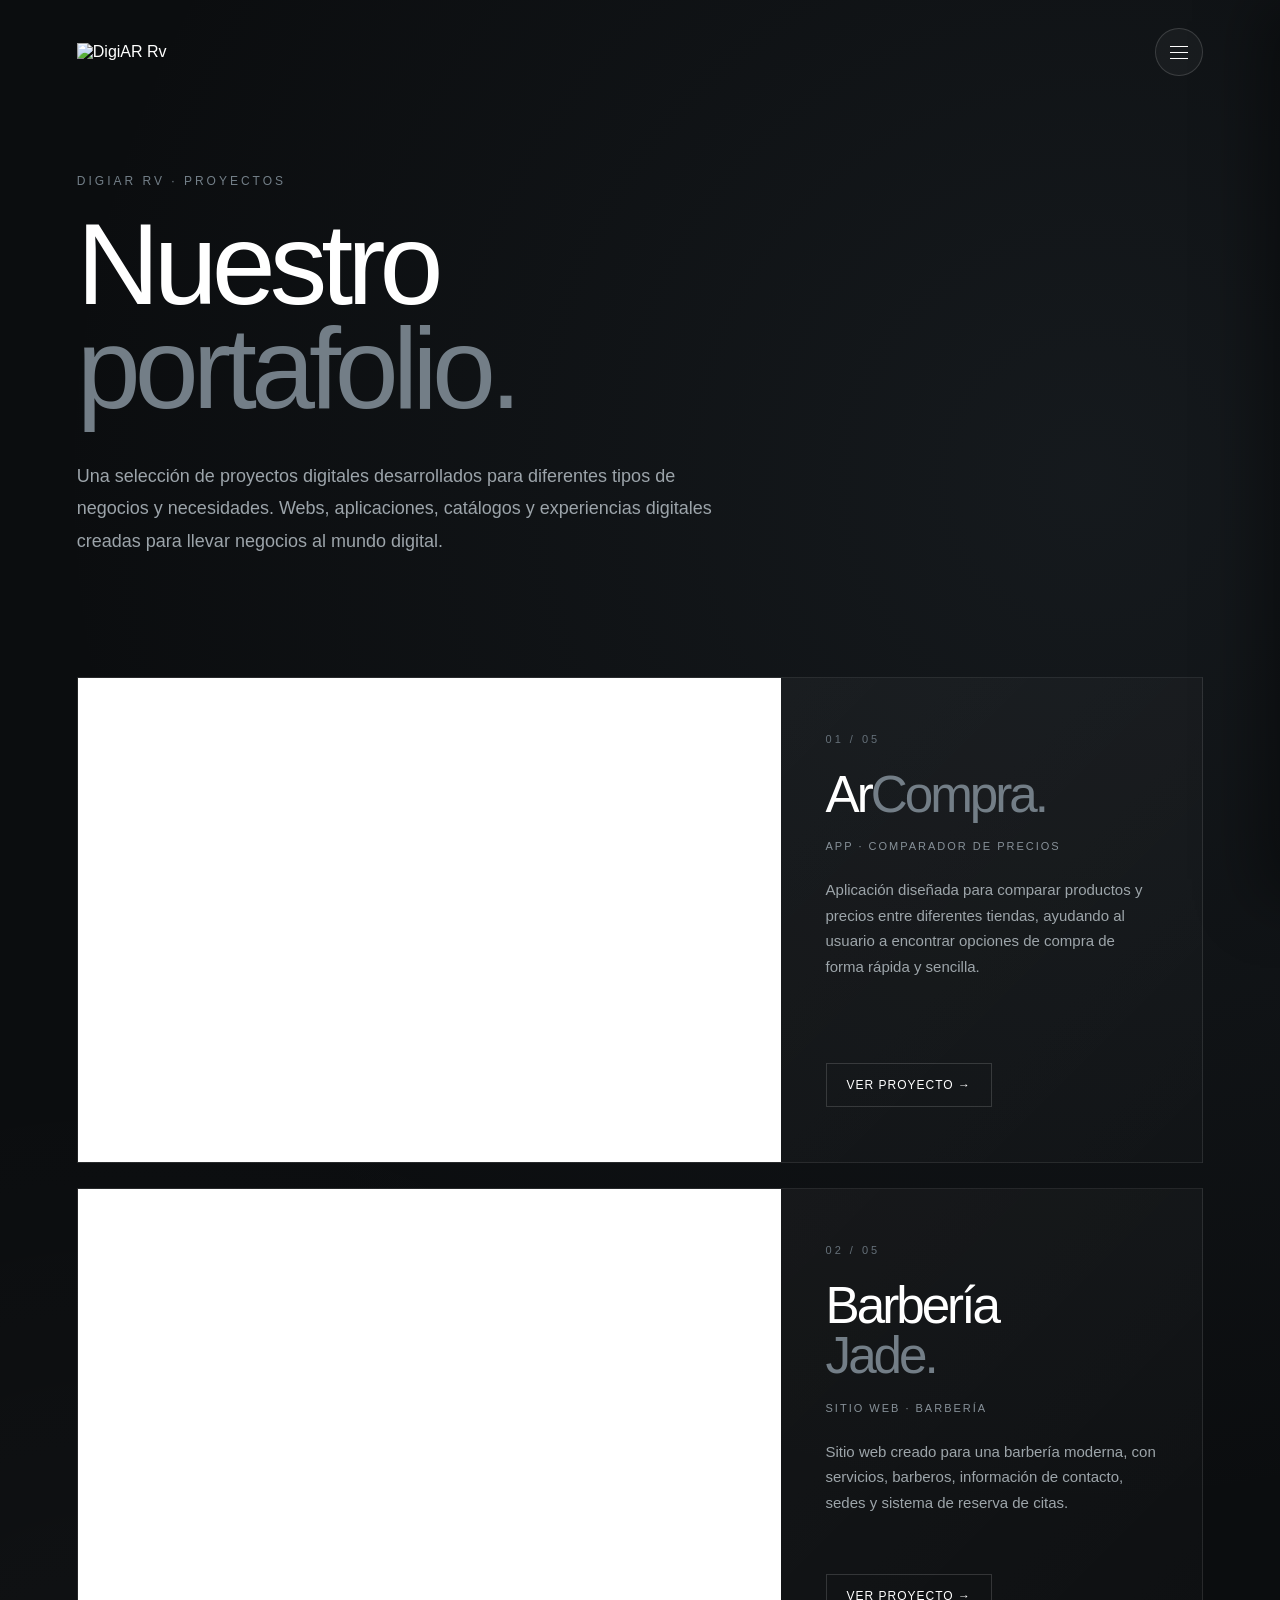
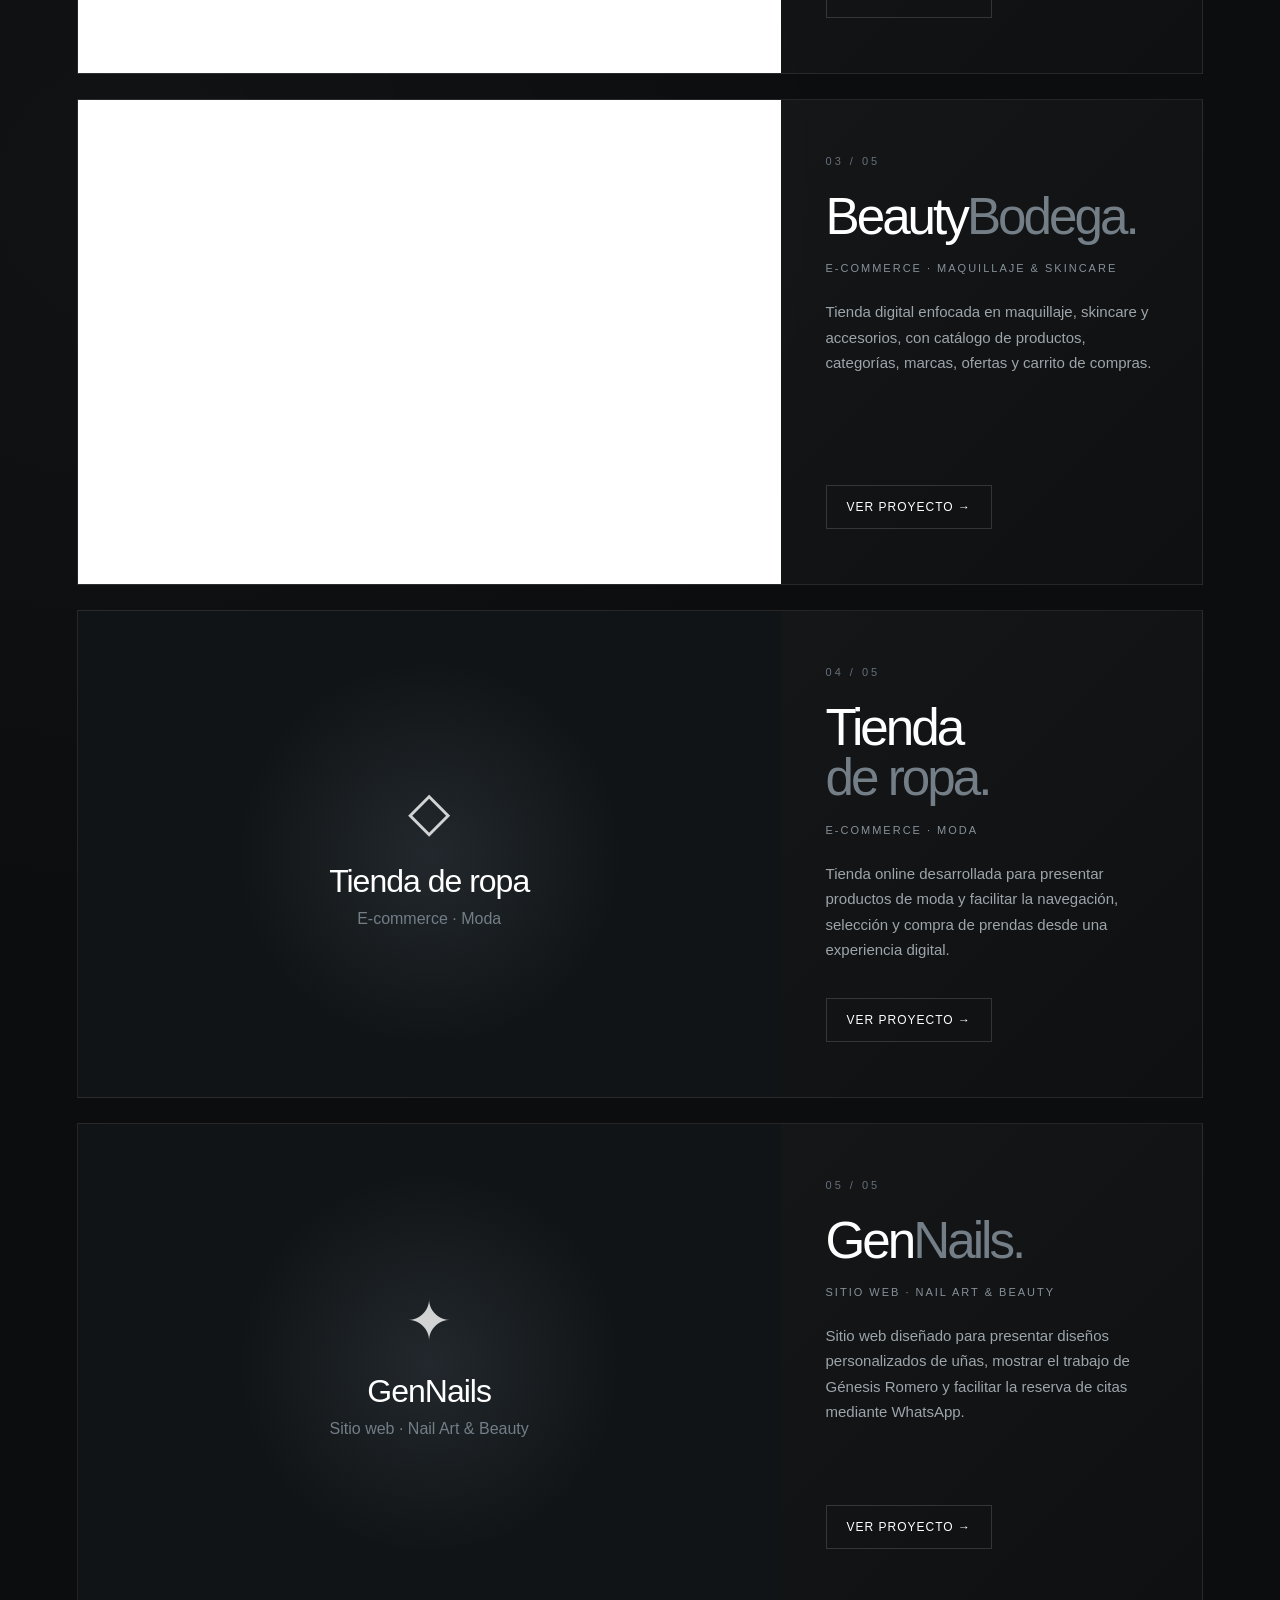
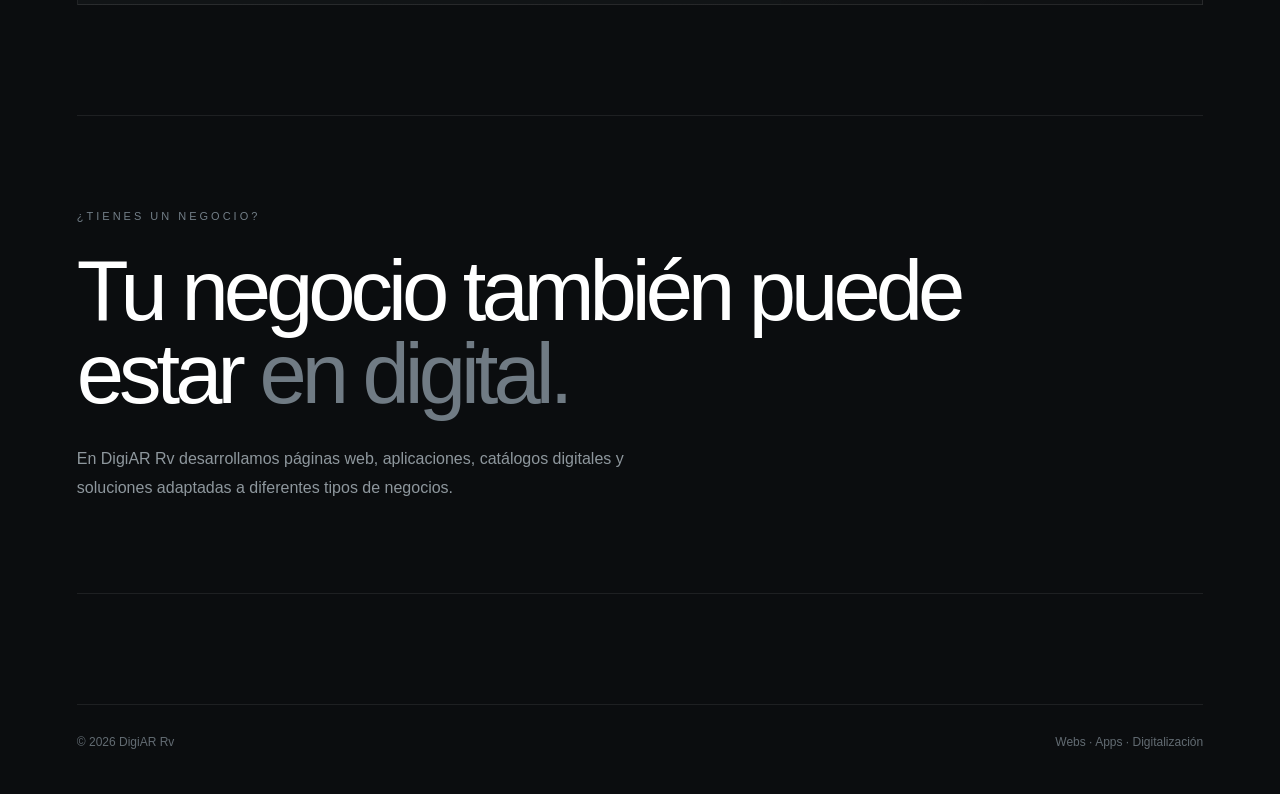
==== commit b47cef2b: "Update portafolio.html" ====
--- a/portafolio.html
+++ b/portafolio.html
@@ -30,113 +30,12 @@
     }
 
     /* =========================
-       HEADER
-    ========================= */
-
-    .header {
-      width: 100%;
-      padding: 28px 6%;
-      display: flex;
-      justify-content: space-between;
-      align-items: center;
-      position: relative;
-      z-index: 20;
-    }
-
-    .logo img {
-      width: 125px;
-      display: block;
-    }
-
-    .menu-button {
-      width: 48px;
-      height: 48px;
-      border-radius: 50%;
-      border: 1px solid rgba(255,255,255,.15);
-      background: rgba(255,255,255,.035);
-      display: flex;
-      flex-direction: column;
-      justify-content: center;
-      align-items: center;
-      gap: 5px;
-      cursor: pointer;
-      transition: .3s;
-    }
-
-    .menu-button span {
-      width: 18px;
-      height: 1px;
-      background: white;
-    }
-
-    .menu-button:hover {
-      background: rgba(255,255,255,.1);
-      transform: rotate(4deg);
-    }
-
-    /* =========================
-       SIDE MENU
-    ========================= */
-
-    .side-menu {
-      position: fixed;
-      right: -340px;
-      top: 0;
-      width: 340px;
-      height: 100vh;
-      background: #101316;
-      border-left: 1px solid rgba(255,255,255,.1);
-      z-index: 100;
-      padding: 35px;
-      transition: .4s ease;
-      box-shadow: -20px 0 60px rgba(0,0,0,.4);
-    }
-
-    .side-menu.active {
-      right: 0;
-    }
-
-    .close-menu {
-      width: 42px;
-      height: 42px;
-      border-radius: 50%;
-      border: 1px solid rgba(255,255,255,.15);
-      background: transparent;
-      color: white;
-      font-size: 24px;
-      cursor: pointer;
-      float: right;
-    }
-
-    .menu-content {
-      clear: both;
-      padding-top: 85px;
-    }
-
-    .menu-content small {
-      color: #69747d;
-      letter-spacing: 3px;
-      font-size: 11px;
-    }
-
-    .menu-content a {
-      display: block;
-      font-size: 25px;
-      margin-top: 27px;
-      transition: .3s;
-    }
-
-    .menu-content a:hover {
-      color: #8d99a3;
-      padding-left: 8px;
-    }
-
-    /* =========================
-       MAIN
+       FONDO GENERAL
     ========================= */
 
     .portfolio {
       min-height: 100vh;
+
       background:
         radial-gradient(
           circle at 85% 12%,
@@ -147,8 +46,144 @@
           circle at 10% 45%,
           rgba(255,255,255,.025),
           transparent 30%
-        );
-    }
+        ),
+        #0b0d0f;
+    }
+
+
+    /* =========================
+       HEADER
+    ========================= */
+
+    .header {
+      width: 100%;
+      padding: 28px 6%;
+
+      display: flex;
+      justify-content: space-between;
+      align-items: center;
+
+      position: relative;
+      z-index: 20;
+    }
+
+    .logo img {
+      width: 125px;
+      display: block;
+    }
+
+    .menu-button {
+      width: 48px;
+      height: 48px;
+
+      border-radius: 50%;
+      border: 1px solid rgba(255,255,255,.15);
+
+      background: rgba(255,255,255,.035);
+
+      display: flex;
+      flex-direction: column;
+      justify-content: center;
+      align-items: center;
+
+      gap: 5px;
+
+      cursor: pointer;
+
+      transition: .3s;
+    }
+
+    .menu-button span {
+      width: 18px;
+      height: 1px;
+      background: white;
+    }
+
+    .menu-button:hover {
+      background: rgba(255,255,255,.1);
+      transform: rotate(4deg);
+    }
+
+
+    /* =========================
+       MENÚ LATERAL
+    ========================= */
+
+    .side-menu {
+      position: fixed;
+
+      right: -340px;
+      top: 0;
+
+      width: 340px;
+      height: 100vh;
+
+      background: #101316;
+
+      border-left: 1px solid rgba(255,255,255,.1);
+
+      z-index: 100;
+
+      padding: 35px;
+
+      transition: .4s ease;
+
+      box-shadow:
+        -20px 0 60px rgba(0,0,0,.4);
+    }
+
+    .side-menu.active {
+      right: 0;
+    }
+
+    .close-menu {
+      width: 42px;
+      height: 42px;
+
+      border-radius: 50%;
+
+      border: 1px solid rgba(255,255,255,.15);
+
+      background: transparent;
+
+      color: white;
+
+      font-size: 24px;
+
+      cursor: pointer;
+
+      float: right;
+    }
+
+    .menu-content {
+      clear: both;
+      padding-top: 85px;
+    }
+
+    .menu-content small {
+      color: #69747d;
+
+      letter-spacing: 3px;
+
+      font-size: 11px;
+    }
+
+    .menu-content a {
+      display: block;
+
+      font-size: 25px;
+
+      margin-top: 27px;
+
+      transition: .3s;
+    }
+
+    .menu-content a:hover {
+      color: #8d99a3;
+
+      padding-left: 8px;
+    }
+
 
     /* =========================
        HERO
@@ -157,22 +192,31 @@
     .hero {
       width: 88%;
       max-width: 1250px;
+
       margin: 70px auto 120px;
     }
 
     .label {
       color: #737f88;
+
       font-size: 12px;
+
       letter-spacing: 3px;
+
       text-transform: uppercase;
+
       margin-bottom: 25px;
     }
 
     .hero h1 {
       font-size: clamp(55px, 9vw, 115px);
+
       line-height: .9;
+
       letter-spacing: -6px;
+
       font-weight: 500;
+
       max-width: 1000px;
     }
 
@@ -182,141 +226,106 @@
 
     .hero p {
       max-width: 650px;
+
       color: #9ca4aa;
+
       font-size: 18px;
+
       line-height: 1.8;
+
       margin-top: 40px;
     }
 
+
     /* =========================
-       PROJECTS
+       PROYECTOS
     ========================= */
 
     .projects {
       width: 88%;
       max-width: 1250px;
+
       margin: auto;
     }
 
     .project {
       display: grid;
-      grid-template-columns: 1.25fr .75fr;
+
+      grid-template-columns:
+        1.25fr
+        .75fr;
+
       min-height: 480px;
+
       margin-bottom: 25px;
-      border: 1px solid rgba(255,255,255,.08);
+
+      border:
+        1px solid
+        rgba(255,255,255,.08);
+
       background:
         linear-gradient(
           135deg,
           rgba(255,255,255,.055),
           rgba(255,255,255,.012)
         );
+
       overflow: hidden;
+
       transition: .4s ease;
     }
 
     .project:hover {
-      border-color: rgba(255,255,255,.18);
-      transform: translateY(-5px);
-    }
+      border-color:
+        rgba(255,255,255,.18);
+
+      transform:
+        translateY(-5px);
+    }
+
+
+    /* =========================
+       PREVIEW
+    ========================= */
 
     .preview {
       min-height: 480px;
+
       position: relative;
+
       overflow: hidden;
+
       background: #111416;
-    }
-
-    .preview::after {
-      content: "";
-      position: absolute;
-      inset: 0;
-      background:
-        linear-gradient(
-          90deg,
-          rgba(11,13,15,.1),
-          transparent 50%,
-          rgba(11,13,15,.25)
-        );
-      pointer-events: none;
     }
 
     .preview iframe {
       width: 100%;
       height: 100%;
+
       min-height: 480px;
+
       border: 0;
+
       background: white;
     }
 
-    .project-info {
-      padding: 55px 45px;
-      display: flex;
-      flex-direction: column;
-      justify-content: space-between;
-    }
-
-    .project-number {
-      color: #657079;
-      font-size: 11px;
-      letter-spacing: 3px;
-    }
-
-    .project-info h2 {
-      font-size: clamp(35px, 4vw, 58px);
-      line-height: .98;
-      letter-spacing: -3px;
-      font-weight: 500;
-      margin: 25px 0 20px;
-    }
-
-    .project-info h2 span {
-      color: #737e87;
-    }
-
-    .project-type {
-      color: #879199;
-      font-size: 11px;
-      letter-spacing: 2px;
-      text-transform: uppercase;
-      margin-bottom: 25px;
-    }
-
-    .project-description {
-      color: #9da5aa;
-      line-height: 1.7;
-      font-size: 15px;
-      max-width: 400px;
-    }
-
-    .project-button {
-      display: inline-flex;
-      width: fit-content;
-      align-items: center;
-      gap: 15px;
-      margin-top: 35px;
-      padding: 14px 20px;
-      border: 1px solid rgba(255,255,255,.15);
-      font-size: 12px;
-      letter-spacing: 1px;
-      transition: .3s;
-    }
-
-    .project-button:hover {
-      background: white;
-      color: #0b0d0f;
-    }
 
     /* =========================
-       PROJECT WITHOUT PREVIEW
+       PROYECTOS SIN IFRAME
     ========================= */
 
     .fallback-preview {
       min-height: 480px;
+
       display: flex;
+
       align-items: center;
       justify-content: center;
+
       position: relative;
+
       overflow: hidden;
+
       background:
         radial-gradient(
           circle at center,
@@ -328,25 +337,126 @@
 
     .fallback-content {
       text-align: center;
+
       padding: 30px;
     }
 
     .fallback-icon {
       font-size: 55px;
+
       margin-bottom: 20px;
+
       opacity: .8;
     }
 
     .fallback-content h3 {
       font-size: 32px;
+
       font-weight: 500;
+
       letter-spacing: -1px;
     }
 
     .fallback-content p {
       color: #737e87;
+
       margin-top: 10px;
     }
+
+
+    /* =========================
+       INFORMACIÓN PROYECTO
+    ========================= */
+
+    .project-info {
+      padding: 55px 45px;
+
+      display: flex;
+
+      flex-direction: column;
+
+      justify-content: space-between;
+    }
+
+    .project-number {
+      color: #657079;
+
+      font-size: 11px;
+
+      letter-spacing: 3px;
+    }
+
+    .project-info h2 {
+      font-size:
+        clamp(35px,4vw,58px);
+
+      line-height: .98;
+
+      letter-spacing: -3px;
+
+      font-weight: 500;
+
+      margin:
+        25px 0 20px;
+    }
+
+    .project-info h2 span {
+      color: #737e87;
+    }
+
+    .project-type {
+      color: #879199;
+
+      font-size: 11px;
+
+      letter-spacing: 2px;
+
+      text-transform: uppercase;
+
+      margin-bottom: 25px;
+    }
+
+    .project-description {
+      color: #9da5aa;
+
+      line-height: 1.7;
+
+      font-size: 15px;
+
+      max-width: 400px;
+    }
+
+    .project-button {
+      display: inline-flex;
+
+      width: fit-content;
+
+      align-items: center;
+
+      gap: 15px;
+
+      margin-top: 35px;
+
+      padding:
+        14px 20px;
+
+      border:
+        1px solid
+        rgba(255,255,255,.15);
+
+      font-size: 12px;
+
+      letter-spacing: 1px;
+
+      transition: .3s;
+    }
+
+    .project-button:hover {
+      background: white;
+
+      color: #0b0d0f;
+    }
+
 
     /* =========================
        CTA
@@ -355,24 +465,40 @@
     .cta {
       width: 88%;
       max-width: 1250px;
+
       margin: 110px auto;
+
       padding: 90px 0;
-      border-top: 1px solid rgba(255,255,255,.08);
-      border-bottom: 1px solid rgba(255,255,255,.08);
+
+      border-top:
+        1px solid
+        rgba(255,255,255,.08);
+
+      border-bottom:
+        1px solid
+        rgba(255,255,255,.08);
     }
 
     .cta small {
       color: #737f88;
+
       letter-spacing: 3px;
+
       font-size: 11px;
     }
 
     .cta h2 {
       max-width: 900px;
+
       margin-top: 25px;
-      font-size: clamp(40px, 7vw, 85px);
+
+      font-size:
+        clamp(40px,7vw,85px);
+
       line-height: .98;
+
       letter-spacing: -5px;
+
       font-weight: 500;
     }
 
@@ -382,10 +508,14 @@
 
     .cta p {
       color: #8e979d;
+
       max-width: 600px;
+
       margin-top: 30px;
+
       line-height: 1.8;
     }
+
 
     /* =========================
        FOOTER
@@ -394,14 +524,25 @@
     footer {
       width: 88%;
       max-width: 1250px;
+
       margin: auto;
-      padding: 30px 0 45px;
-      border-top: 1px solid rgba(255,255,255,.08);
+
+      padding:
+        30px 0 45px;
+
+      border-top:
+        1px solid
+        rgba(255,255,255,.08);
+
       display: flex;
+
       justify-content: space-between;
+
       color: #626b72;
+
       font-size: 12px;
     }
+
 
     /* =========================
        RESPONSIVE
@@ -427,6 +568,7 @@
       }
     }
 
+
     @media(max-width: 600px) {
 
       .header {
@@ -443,6 +585,7 @@
 
       .hero {
         margin-top: 50px;
+
         margin-bottom: 80px;
       }
 
@@ -479,390 +622,619 @@
         margin-top: 12px;
       }
     }
+
   </style>
 </head>
 
+
 <body>
 
-  <div class="portfolio">
-
-    <!-- HEADER -->
-    <header class="header">
-
-      <a href="index.html" class="logo">
-        <img
-          src="assets/logo-digiar-rv.png"
-          alt="DigiAR Rv"
+<div class="portfolio">
+
+
+  <!-- =========================
+       HEADER
+  ========================== -->
+
+  <header class="header">
+
+    <a href="index.html" class="logo">
+
+      <img
+        src="assets/logo-digiar-rv.png"
+        alt="DigiAR Rv"
+      >
+
+    </a>
+
+
+    <button
+      class="menu-button"
+      id="openMenu"
+      aria-label="Abrir menú"
+    >
+
+      <span></span>
+      <span></span>
+      <span></span>
+
+    </button>
+
+  </header>
+
+
+
+  <!-- =========================
+       MENÚ
+  ========================== -->
+
+  <aside
+    class="side-menu"
+    id="sideMenu"
+  >
+
+    <button
+      class="close-menu"
+      id="closeMenu"
+      aria-label="Cerrar menú"
+    >
+      ×
+    </button>
+
+
+    <div class="menu-content">
+
+      <small>DIGIAR RV</small>
+
+
+      <a href="index.html">
+        Qué hacemos
+      </a>
+
+
+      <a href="sobre-nosotros.html">
+        Sobre nosotros
+      </a>
+
+
+      <a href="portafolio.html">
+        Portafolio
+      </a>
+
+    </div>
+
+  </aside>
+
+
+
+  <!-- =========================
+       HERO
+  ========================== -->
+
+  <section class="hero">
+
+    <div class="label">
+      DIGIAR RV · PROYECTOS
+    </div>
+
+
+    <h1>
+
+      Nuestro<br>
+
+      <span>
+        portafolio.
+      </span>
+
+    </h1>
+
+
+    <p>
+
+      Una selección de proyectos digitales desarrollados
+      para diferentes tipos de negocios y necesidades.
+      Webs, aplicaciones, catálogos y experiencias digitales
+      creadas para llevar negocios al mundo digital.
+
+    </p>
+
+  </section>
+
+
+
+  <!-- =========================
+       PROYECTOS
+  ========================== -->
+
+  <section class="projects">
+
+
+
+    <!-- =========================
+         01 ARCOMPRA
+    ========================== -->
+
+    <article class="project">
+
+
+      <div class="preview">
+
+        <iframe
+          src="https://ar-compra-app.vercel.app/"
+          title="ArCompra"
+          loading="lazy">
+        </iframe>
+
+      </div>
+
+
+      <div class="project-info">
+
+        <div>
+
+          <div class="project-number">
+            01 / 05
+          </div>
+
+
+          <h2>
+
+            Ar<span>Compra.</span>
+
+          </h2>
+
+
+          <div class="project-type">
+
+            App · Comparador de precios
+
+          </div>
+
+
+          <p class="project-description">
+
+            Aplicación diseñada para comparar productos
+            y precios entre diferentes tiendas, ayudando
+            al usuario a encontrar opciones de compra
+            de forma rápida y sencilla.
+
+          </p>
+
+        </div>
+
+
+        <a
+          href="https://ar-compra-app.vercel.app/"
+          target="_blank"
+          rel="noopener noreferrer"
+          class="project-button"
         >
-      </a>
-
-      <button
-        class="menu-button"
-        id="openMenu"
-        aria-label="Abrir menú"
-      >
-        <span></span>
-        <span></span>
-        <span></span>
-      </button>
-
-    </header>
-
-
-    <!-- MENÚ -->
-    <aside class="side-menu" id="sideMenu">
-
-      <button
-        class="close-menu"
-        id="closeMenu"
-        aria-label="Cerrar menú"
-      >
-        ×
-      </button>
-
-      <div class="menu-content">
-
-        <small>DIGIAR RV</small>
-
-        <a href="index.html">
-          Qué hacemos
+
+          VER PROYECTO →
+
         </a>
 
-        <a href="sobre-nosotros.html">
-          Sobre nosotros
+      </div>
+
+    </article>
+
+
+
+    <!-- =========================
+         02 BARBERÍA JADE
+    ========================== -->
+
+    <article class="project">
+
+
+      <div class="preview">
+
+        <iframe
+          src="https://barberia-jade-omega.vercel.app/"
+          title="Barbería Jade"
+          loading="lazy">
+        </iframe>
+
+      </div>
+
+
+      <div class="project-info">
+
+        <div>
+
+          <div class="project-number">
+            02 / 05
+          </div>
+
+
+          <h2>
+
+            Barbería<br>
+
+            <span>
+              Jade.
+            </span>
+
+          </h2>
+
+
+          <div class="project-type">
+
+            Sitio web · Barbería
+
+          </div>
+
+
+          <p class="project-description">
+
+            Sitio web creado para una barbería moderna,
+            con servicios, barberos, información de contacto,
+            sedes y sistema de reserva de citas.
+
+          </p>
+
+        </div>
+
+
+        <a
+          href="https://barberia-jade-omega.vercel.app/"
+          target="_blank"
+          rel="noopener noreferrer"
+          class="project-button"
+        >
+
+          VER PROYECTO →
+
         </a>
 
-        <a href="portafolio.html">
-          Portafolio
+      </div>
+
+    </article>
+
+
+
+    <!-- =========================
+         03 BEAUTYBODEGA
+    ========================== -->
+
+    <article class="project">
+
+
+      <div class="preview">
+
+        <iframe
+          src="https://beautybodega.vercel.app/"
+          title="BeautyBodega"
+          loading="lazy">
+        </iframe>
+
+      </div>
+
+
+      <div class="project-info">
+
+        <div>
+
+          <div class="project-number">
+            03 / 05
+          </div>
+
+
+          <h2>
+
+            Beauty<span>Bodega.</span>
+
+          </h2>
+
+
+          <div class="project-type">
+
+            E-commerce · Maquillaje & Skincare
+
+          </div>
+
+
+          <p class="project-description">
+
+            Tienda digital enfocada en maquillaje,
+            skincare y accesorios, con catálogo de productos,
+            categorías, marcas, ofertas y carrito de compras.
+
+          </p>
+
+        </div>
+
+
+        <a
+          href="https://beautybodega.vercel.app/"
+          target="_blank"
+          rel="noopener noreferrer"
+          class="project-button"
+        >
+
+          VER PROYECTO →
+
         </a>
 
       </div>
 
-    </aside>
-
-
-    <!-- HERO -->
-    <section class="hero">
-
-      <div class="label">
-        DIGIAR RV · PROYECTOS
+    </article>
+
+
+
+    <!-- =========================
+         04 TIENDA DE ROPA
+    ========================== -->
+
+    <article class="project">
+
+
+      <div class="fallback-preview">
+
+        <div class="fallback-content">
+
+          <div class="fallback-icon">
+            ◇
+          </div>
+
+
+          <h3>
+            Tienda de ropa
+          </h3>
+
+
+          <p>
+            E-commerce · Moda
+          </p>
+
+        </div>
+
       </div>
 
-      <h1>
-        Nuestro<br>
-        <span>portafolio.</span>
-      </h1>
-
-      <p>
-        Una selección de proyectos digitales desarrollados para
-        diferentes tipos de negocios y necesidades. Webs, aplicaciones,
-        catálogos y experiencias digitales creadas para llevar
-        negocios al mundo digital.
-      </p>
-
-    </section>
-
-
-    <!-- PROYECTOS -->
-    <section class="projects">
-
-
-      <!-- =========================
-           01 ARCOMPRA
-      ========================== -->
-
-      <article class="project">
-
-        <div class="preview">
-
-          <iframe
-            src="https://ar-compra-app.vercel.app/"
-            title="ArCompra"
-            loading="lazy">
-          </iframe>
+
+      <div class="project-info">
+
+        <div>
+
+          <div class="project-number">
+            04 / 05
+          </div>
+
+
+          <h2>
+
+            Tienda<br>
+
+            <span>
+              de ropa.
+            </span>
+
+          </h2>
+
+
+          <div class="project-type">
+
+            E-commerce · Moda
+
+          </div>
+
+
+          <p class="project-description">
+
+            Tienda online desarrollada para presentar
+            productos de moda y facilitar la navegación,
+            selección y compra de prendas desde una
+            experiencia digital.
+
+          </p>
 
         </div>
 
-        <div class="project-info">
-
-          <div>
-
-            <div class="project-number">
-              01 / 04
-            </div>
-
-            <h2>
-              Ar<span>Compra.</span>
-            </h2>
-
-            <div class="project-type">
-              App · Comparador de precios
-            </div>
-
-            <p class="project-description">
-              Aplicación diseñada para comparar productos y precios
-              entre diferentes tiendas, ayudando al usuario a encontrar
-              opciones de compra de forma rápida y sencilla.
-            </p>
-
+
+        <a
+          href="https://tiendaropa-brown.vercel.app/"
+          target="_blank"
+          rel="noopener noreferrer"
+          class="project-button"
+        >
+
+          VER PROYECTO →
+
+        </a>
+
+      </div>
+
+    </article>
+
+
+
+    <!-- =========================
+         05 GENNAILS
+    ========================== -->
+
+    <article class="project">
+
+
+      <div class="fallback-preview">
+
+        <div class="fallback-content">
+
+          <div class="fallback-icon">
+            ✦
           </div>
 
-          <a
-            href="https://ar-compra-app.vercel.app/"
-            target="_blank"
-            rel="noopener noreferrer"
-            class="project-button"
-          >
-            VER PROYECTO →
-          </a>
+
+          <h3>
+            GenNails
+          </h3>
+
+
+          <p>
+            Sitio web · Nail Art & Beauty
+          </p>
 
         </div>
 
-      </article>
-
-
-      <!-- =========================
-           02 BARBERÍA
-      ========================== -->
-
-      <article class="project">
-
-        <div class="preview">
-
-          <iframe
-            src="https://barberia-jade-omega.vercel.app/"
-            title="Barbería Jade"
-            loading="lazy">
-          </iframe>
+      </div>
+
+
+      <div class="project-info">
+
+        <div>
+
+          <div class="project-number">
+            05 / 05
+          </div>
+
+
+          <h2>
+
+            Gen<span>Nails.</span>
+
+          </h2>
+
+
+          <div class="project-type">
+
+            Sitio web · Nail Art & Beauty
+
+          </div>
+
+
+          <p class="project-description">
+
+            Sitio web diseñado para presentar diseños
+            personalizados de uñas, mostrar el trabajo
+            de Génesis Romero y facilitar la reserva
+            de citas mediante WhatsApp.
+
+          </p>
 
         </div>
 
-        <div class="project-info">
-
-          <div>
-
-            <div class="project-number">
-              02 / 04
-            </div>
-
-            <h2>
-              Barbería<br>
-              <span>Jade.</span>
-            </h2>
-
-            <div class="project-type">
-              Sitio web · Barbería
-            </div>
-
-            <p class="project-description">
-              Sitio web creado para una barbería moderna, con servicios,
-              barberos, información de contacto, sedes y sistema de
-              reserva de citas.
-            </p>
-
-          </div>
-
-          <a
-            href="https://barberia-jade-omega.vercel.app/"
-            target="_blank"
-            rel="noopener noreferrer"
-            class="project-button"
-          >
-            VER PROYECTO →
-          </a>
-
-        </div>
-
-      </article>
-
-
-      <!-- =========================
-           03 BEAUTYBODEGA
-      ========================== -->
-
-      <article class="project">
-
-        <div class="preview">
-
-          <iframe
-            src="https://beautybodega.vercel.app/"
-            title="BeautyBodega"
-            loading="lazy">
-          </iframe>
-
-        </div>
-
-        <div class="project-info">
-
-          <div>
-
-            <div class="project-number">
-              03 / 04
-            </div>
-
-            <h2>
-              Beauty<span>Bodega.</span>
-            </h2>
-
-            <div class="project-type">
-              E-commerce · Maquillaje & Skincare
-            </div>
-
-            <p class="project-description">
-              Tienda digital enfocada en maquillaje, skincare y
-              accesorios, con catálogo de productos, categorías,
-              marcas, ofertas y carrito de compras.
-            </p>
-
-          </div>
-
-          <a
-            href="https://beautybodega.vercel.app/"
-            target="_blank"
-            rel="noopener noreferrer"
-            class="project-button"
-          >
-            VER PROYECTO →
-          </a>
-
-        </div>
-
-      </article>
-
-
-      <!-- =========================
-           04 TIENDA DE ROPA
-      ========================== -->
-
-      <article class="project">
-
-        <div class="fallback-preview">
-
-          <div class="fallback-content">
-
-            <div class="fallback-icon">
-              ◇
-            </div>
-
-            <h3>
-              Tienda de ropa
-            </h3>
-
-            <p>
-              E-commerce · Moda colombiana
-            </p>
-
-          </div>
-
-        </div>
-
-        <div class="project-info">
-
-          <div>
-
-            <div class="project-number">
-              04 / 04
-            </div>
-
-            <h2>
-              Tienda<br>
-              <span>de ropa.</span>
-            </h2>
-
-            <div class="project-type">
-              E-commerce · Moda
-            </div>
-
-            <p class="project-description">
-              Tienda online desarrollada para presentar productos
-              de moda y facilitar la navegación, selección y compra
-              de prendas desde una experiencia digital.
-            </p>
-
-          </div>
-
-          <a
-            href="https://tiendaropa-brown.vercel.app/"
-            target="_blank"
-            rel="noopener noreferrer"
-            class="project-button"
-          >
-            VER PROYECTO →
-          </a>
-
-        </div>
-
-      </article>
-
-
-    </section>
-
-
-    <!-- CTA -->
-    <section class="cta">
-
-      <small>
-        ¿TIENES UN NEGOCIO?
-      </small>
-
-      <h2>
-        Tu negocio también
-        puede estar <span>en digital.</span>
-      </h2>
-
-      <p>
-        En DigiAR Rv desarrollamos páginas web, aplicaciones,
-        catálogos digitales y soluciones adaptadas a diferentes
-        tipos de negocios.
-      </p>
-
-    </section>
-
-
-    <!-- FOOTER -->
-    <footer>
-
-      <p>
-        © 2026 DigiAR Rv
-      </p>
-
-      <p>
-        Webs · Apps · Digitalización
-      </p>
-
-    </footer>
-
-  </div>
-
-
-  <!-- JAVASCRIPT -->
-  <script>
-
-    const openMenu = document.getElementById("openMenu");
-    const closeMenu = document.getElementById("closeMenu");
-    const sideMenu = document.getElementById("sideMenu");
-
-    openMenu.addEventListener("click", () => {
-      sideMenu.classList.add("active");
-    });
-
-    closeMenu.addEventListener("click", () => {
+
+        <a
+          href="https://genails.vercel.app/"
+          target="_blank"
+          rel="noopener noreferrer"
+          class="project-button"
+        >
+
+          VER PROYECTO →
+
+        </a>
+
+      </div>
+
+    </article>
+
+
+  </section>
+
+
+
+  <!-- =========================
+       CTA
+  ========================== -->
+
+  <section class="cta">
+
+    <small>
+      ¿TIENES UN NEGOCIO?
+    </small>
+
+
+    <h2>
+
+      Tu negocio también
+      puede estar
+
+      <span>
+        en digital.
+      </span>
+
+    </h2>
+
+
+    <p>
+
+      En DigiAR Rv desarrollamos páginas web,
+      aplicaciones, catálogos digitales y soluciones
+      adaptadas a diferentes tipos de negocios.
+
+    </p>
+
+  </section>
+
+
+
+  <!-- =========================
+       FOOTER
+  ========================== -->
+
+  <footer>
+
+    <p>
+      © 2026 DigiAR Rv
+    </p>
+
+
+    <p>
+      Webs · Apps · Digitalización
+    </p>
+
+  </footer>
+
+
+</div>
+
+
+
+<!-- =========================
+     JAVASCRIPT
+========================== -->
+
+<script>
+
+  const openMenu =
+    document.getElementById("openMenu");
+
+  const closeMenu =
+    document.getElementById("closeMenu");
+
+  const sideMenu =
+    document.getElementById("sideMenu");
+
+
+  openMenu.addEventListener("click", () => {
+
+    sideMenu.classList.add("active");
+
+  });
+
+
+  closeMenu.addEventListener("click", () => {
+
+    sideMenu.classList.remove("active");
+
+  });
+
+
+  document.addEventListener("click", (event) => {
+
+    if (
+      sideMenu.classList.contains("active") &&
+      !sideMenu.contains(event.target) &&
+      !openMenu.contains(event.target)
+    ) {
+
       sideMenu.classList.remove("active");
-    });
-
-    document.addEventListener("click", (event) => {
-
-      if (
-        sideMenu.classList.contains("active") &&
-        !sideMenu.contains(event.target) &&
-        !openMenu.contains(event.target)
-      ) {
-        sideMenu.classList.remove("active");
-      }
-
-    });
-
-  </script>
+
+    }
+
+  });
+
+</script>
 
 </body>
 </html>
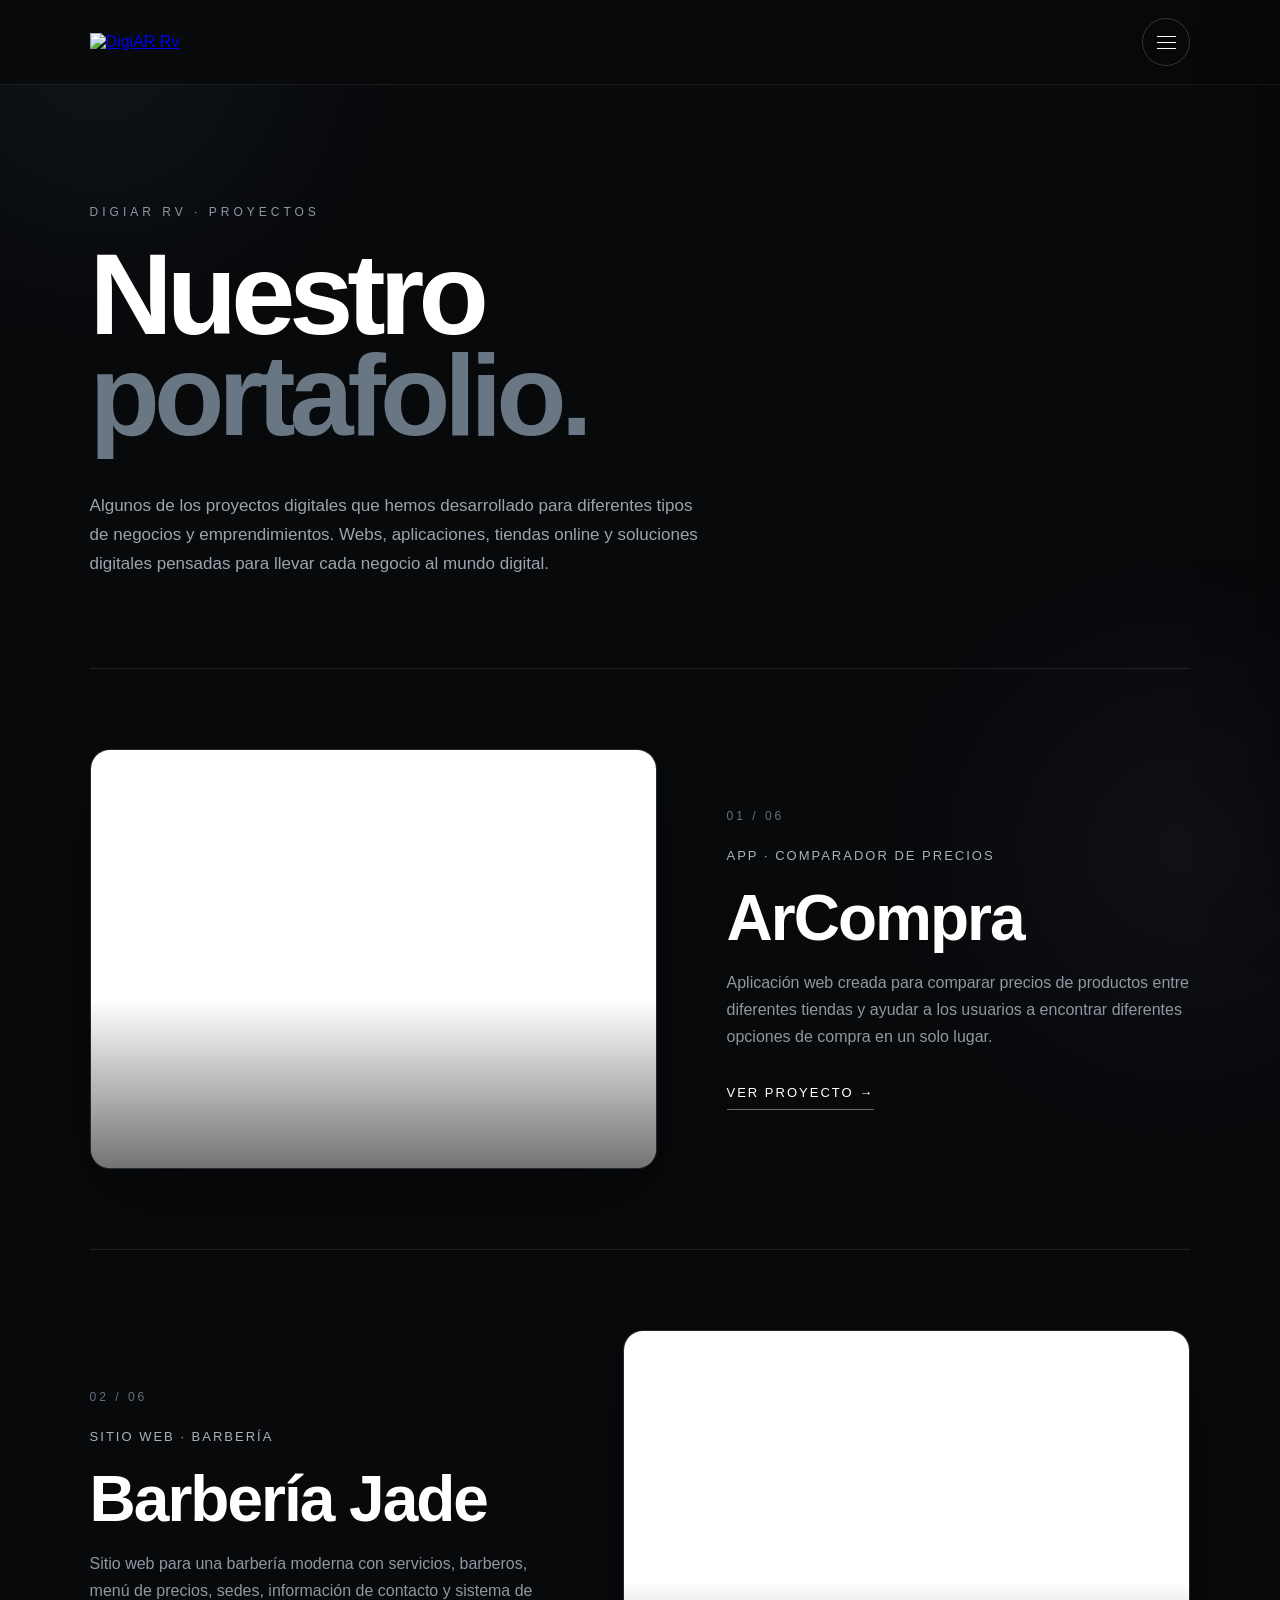
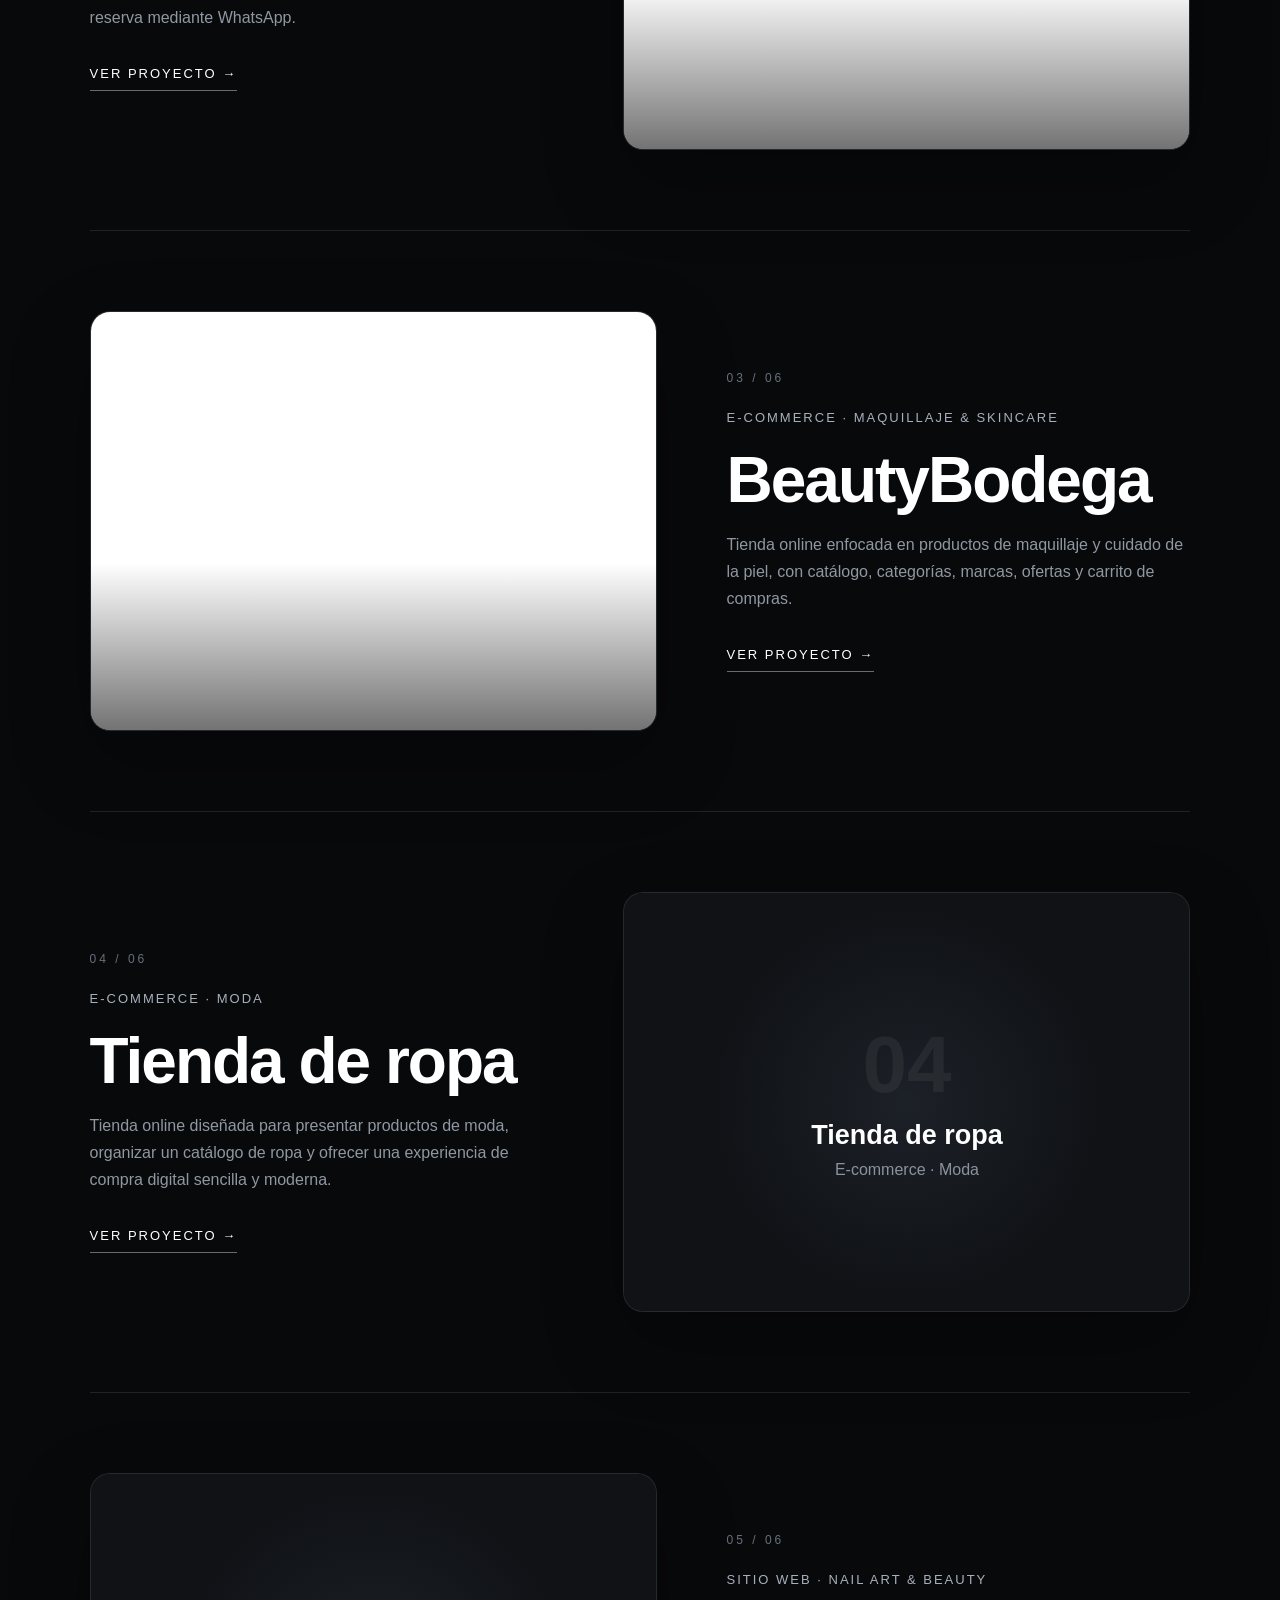
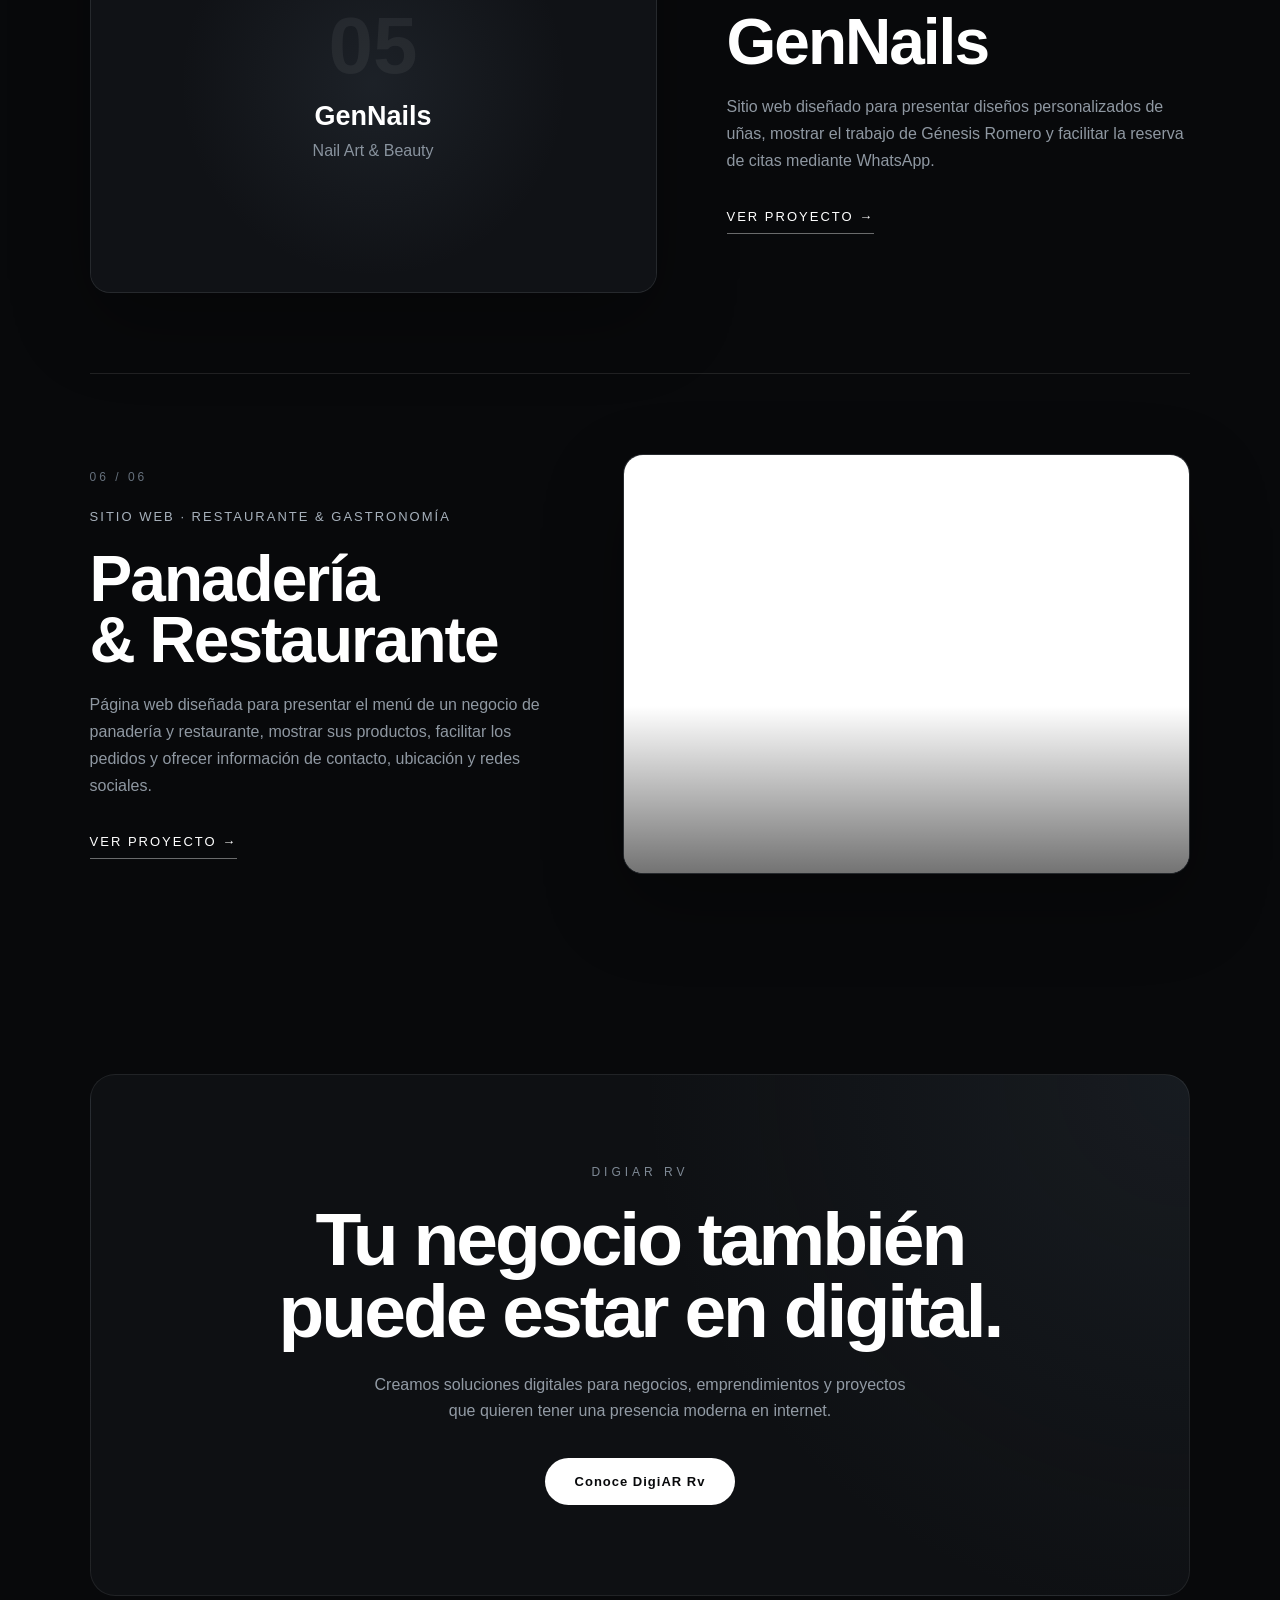
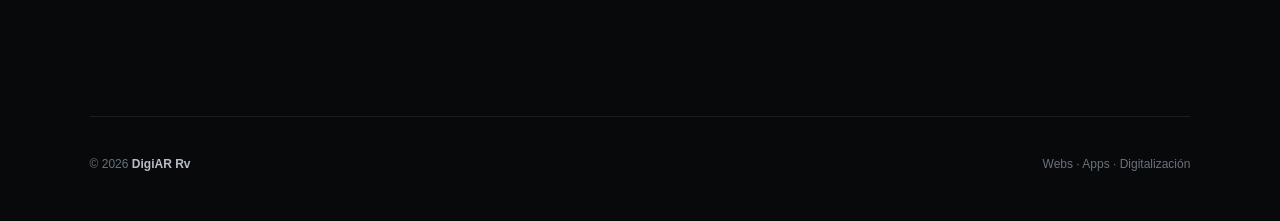
==== commit 38638f2b: "Update portafolio.html" ====
--- a/portafolio.html
+++ b/portafolio.html
@@ -1,1240 +1,967 @@
 <!DOCTYPE html>
 <html lang="es">
 <head>
-  <meta charset="UTF-8">
-  <meta name="viewport" content="width=device-width, initial-scale=1.0">
-
-  <title>Portafolio | DigiAR Rv</title>
-
-  <style>
-    * {
-      box-sizing: border-box;
-      margin: 0;
-      padding: 0;
-    }
-
-    html {
-      scroll-behavior: smooth;
-    }
-
-    body {
-      font-family: Arial, Helvetica, sans-serif;
-      background: #0b0d0f;
-      color: #fff;
-      overflow-x: hidden;
-    }
-
-    a {
-      color: inherit;
-      text-decoration: none;
-    }
-
-    /* =========================
-       FONDO GENERAL
-    ========================= */
-
-    .portfolio {
-      min-height: 100vh;
-
-      background:
-        radial-gradient(
-          circle at 85% 12%,
-          rgba(90,110,125,.13),
-          transparent 28%
-        ),
-        radial-gradient(
-          circle at 10% 45%,
-          rgba(255,255,255,.025),
-          transparent 30%
-        ),
-        #0b0d0f;
-    }
-
-
-    /* =========================
-       HEADER
-    ========================= */
-
-    .header {
-      width: 100%;
-      padding: 28px 6%;
-
-      display: flex;
-      justify-content: space-between;
-      align-items: center;
-
-      position: relative;
-      z-index: 20;
-    }
-
-    .logo img {
-      width: 125px;
-      display: block;
-    }
-
-    .menu-button {
-      width: 48px;
-      height: 48px;
-
-      border-radius: 50%;
-      border: 1px solid rgba(255,255,255,.15);
-
-      background: rgba(255,255,255,.035);
-
-      display: flex;
-      flex-direction: column;
-      justify-content: center;
-      align-items: center;
-
-      gap: 5px;
-
-      cursor: pointer;
-
-      transition: .3s;
-    }
-
-    .menu-button span {
-      width: 18px;
-      height: 1px;
-      background: white;
-    }
-
-    .menu-button:hover {
-      background: rgba(255,255,255,.1);
-      transform: rotate(4deg);
-    }
-
-
-    /* =========================
-       MENÚ LATERAL
-    ========================= */
-
-    .side-menu {
-      position: fixed;
-
-      right: -340px;
-      top: 0;
-
-      width: 340px;
-      height: 100vh;
-
-      background: #101316;
-
-      border-left: 1px solid rgba(255,255,255,.1);
-
-      z-index: 100;
-
-      padding: 35px;
-
-      transition: .4s ease;
-
-      box-shadow:
-        -20px 0 60px rgba(0,0,0,.4);
-    }
-
-    .side-menu.active {
-      right: 0;
-    }
-
-    .close-menu {
-      width: 42px;
-      height: 42px;
-
-      border-radius: 50%;
-
-      border: 1px solid rgba(255,255,255,.15);
-
-      background: transparent;
-
-      color: white;
-
-      font-size: 24px;
-
-      cursor: pointer;
-
-      float: right;
-    }
-
-    .menu-content {
-      clear: both;
-      padding-top: 85px;
-    }
-
-    .menu-content small {
-      color: #69747d;
-
-      letter-spacing: 3px;
-
-      font-size: 11px;
-    }
-
-    .menu-content a {
-      display: block;
-
-      font-size: 25px;
-
-      margin-top: 27px;
-
-      transition: .3s;
-    }
-
-    .menu-content a:hover {
-      color: #8d99a3;
-
-      padding-left: 8px;
-    }
-
-
-    /* =========================
-       HERO
-    ========================= */
-
-    .hero {
-      width: 88%;
-      max-width: 1250px;
-
-      margin: 70px auto 120px;
-    }
-
-    .label {
-      color: #737f88;
-
-      font-size: 12px;
-
-      letter-spacing: 3px;
-
-      text-transform: uppercase;
-
-      margin-bottom: 25px;
-    }
-
-    .hero h1 {
-      font-size: clamp(55px, 9vw, 115px);
-
-      line-height: .9;
-
-      letter-spacing: -6px;
-
-      font-weight: 500;
-
-      max-width: 1000px;
-    }
-
-    .hero h1 span {
-      color: #737e87;
-    }
-
-    .hero p {
-      max-width: 650px;
-
-      color: #9ca4aa;
-
-      font-size: 18px;
-
-      line-height: 1.8;
-
-      margin-top: 40px;
-    }
-
-
-    /* =========================
-       PROYECTOS
-    ========================= */
-
-    .projects {
-      width: 88%;
-      max-width: 1250px;
-
-      margin: auto;
-    }
-
-    .project {
-      display: grid;
-
-      grid-template-columns:
-        1.25fr
-        .75fr;
-
-      min-height: 480px;
-
-      margin-bottom: 25px;
-
-      border:
-        1px solid
-        rgba(255,255,255,.08);
-
-      background:
-        linear-gradient(
-          135deg,
-          rgba(255,255,255,.055),
-          rgba(255,255,255,.012)
-        );
-
-      overflow: hidden;
-
-      transition: .4s ease;
-    }
-
-    .project:hover {
-      border-color:
-        rgba(255,255,255,.18);
-
-      transform:
-        translateY(-5px);
-    }
-
-
-    /* =========================
-       PREVIEW
-    ========================= */
-
-    .preview {
-      min-height: 480px;
-
-      position: relative;
-
-      overflow: hidden;
-
-      background: #111416;
-    }
-
-    .preview iframe {
-      width: 100%;
-      height: 100%;
-
-      min-height: 480px;
-
-      border: 0;
-
-      background: white;
-    }
-
-
-    /* =========================
-       PROYECTOS SIN IFRAME
-    ========================= */
-
-    .fallback-preview {
-      min-height: 480px;
-
-      display: flex;
-
-      align-items: center;
-      justify-content: center;
-
-      position: relative;
-
-      overflow: hidden;
-
-      background:
-        radial-gradient(
-          circle at center,
-          rgba(100,120,135,.2),
-          transparent 45%
-        ),
-        #111416;
-    }
-
-    .fallback-content {
-      text-align: center;
-
-      padding: 30px;
-    }
-
-    .fallback-icon {
-      font-size: 55px;
-
-      margin-bottom: 20px;
-
-      opacity: .8;
-    }
-
-    .fallback-content h3 {
-      font-size: 32px;
-
-      font-weight: 500;
-
-      letter-spacing: -1px;
-    }
-
-    .fallback-content p {
-      color: #737e87;
-
-      margin-top: 10px;
-    }
-
-
-    /* =========================
-       INFORMACIÓN PROYECTO
-    ========================= */
-
-    .project-info {
-      padding: 55px 45px;
-
-      display: flex;
-
-      flex-direction: column;
-
-      justify-content: space-between;
-    }
-
-    .project-number {
-      color: #657079;
-
-      font-size: 11px;
-
-      letter-spacing: 3px;
-    }
-
-    .project-info h2 {
-      font-size:
-        clamp(35px,4vw,58px);
-
-      line-height: .98;
-
-      letter-spacing: -3px;
-
-      font-weight: 500;
-
-      margin:
-        25px 0 20px;
-    }
-
-    .project-info h2 span {
-      color: #737e87;
-    }
-
-    .project-type {
-      color: #879199;
-
-      font-size: 11px;
-
-      letter-spacing: 2px;
-
-      text-transform: uppercase;
-
-      margin-bottom: 25px;
-    }
-
-    .project-description {
-      color: #9da5aa;
-
-      line-height: 1.7;
-
-      font-size: 15px;
-
-      max-width: 400px;
-    }
-
-    .project-button {
-      display: inline-flex;
-
-      width: fit-content;
-
-      align-items: center;
-
-      gap: 15px;
-
-      margin-top: 35px;
-
-      padding:
-        14px 20px;
-
-      border:
-        1px solid
-        rgba(255,255,255,.15);
-
-      font-size: 12px;
-
-      letter-spacing: 1px;
-
-      transition: .3s;
-    }
-
-    .project-button:hover {
-      background: white;
-
-      color: #0b0d0f;
-    }
-
-
-    /* =========================
-       CTA
-    ========================= */
-
-    .cta {
-      width: 88%;
-      max-width: 1250px;
-
-      margin: 110px auto;
-
-      padding: 90px 0;
-
-      border-top:
-        1px solid
-        rgba(255,255,255,.08);
-
-      border-bottom:
-        1px solid
-        rgba(255,255,255,.08);
-    }
-
-    .cta small {
-      color: #737f88;
-
-      letter-spacing: 3px;
-
-      font-size: 11px;
-    }
-
-    .cta h2 {
-      max-width: 900px;
-
-      margin-top: 25px;
-
-      font-size:
-        clamp(40px,7vw,85px);
-
-      line-height: .98;
-
-      letter-spacing: -5px;
-
-      font-weight: 500;
-    }
-
-    .cta h2 span {
-      color: #707b84;
-    }
-
-    .cta p {
-      color: #8e979d;
-
-      max-width: 600px;
-
-      margin-top: 30px;
-
-      line-height: 1.8;
-    }
-
-
-    /* =========================
-       FOOTER
-    ========================= */
-
-    footer {
-      width: 88%;
-      max-width: 1250px;
-
-      margin: auto;
-
-      padding:
-        30px 0 45px;
-
-      border-top:
-        1px solid
-        rgba(255,255,255,.08);
-
-      display: flex;
-
-      justify-content: space-between;
-
-      color: #626b72;
-
-      font-size: 12px;
-    }
-
-
-    /* =========================
-       RESPONSIVE
-    ========================= */
-
-    @media(max-width: 900px) {
-
-      .project {
-        grid-template-columns: 1fr;
-      }
-
-      .preview,
-      .fallback-preview {
-        min-height: 350px;
-      }
-
-      .preview iframe {
-        min-height: 350px;
-      }
-
-      .project-info {
-        padding: 40px 30px;
-      }
-    }
-
-
-    @media(max-width: 600px) {
-
-      .header {
-        padding: 22px 6%;
-      }
-
-      .logo img {
-        width: 105px;
-      }
-
-      .side-menu {
-        width: 85%;
-      }
-
-      .hero {
-        margin-top: 50px;
-
-        margin-bottom: 80px;
-      }
-
-      .hero h1 {
-        letter-spacing: -4px;
-      }
-
-      .hero p {
-        font-size: 16px;
-      }
-
-      .project {
-        margin-bottom: 18px;
-      }
-
-      .preview,
-      .fallback-preview {
-        min-height: 280px;
-      }
-
-      .preview iframe {
-        min-height: 280px;
-      }
-
-      .project-info h2 {
-        letter-spacing: -2px;
-      }
-
-      footer {
-        display: block;
-      }
-
-      footer p:last-child {
-        margin-top: 12px;
-      }
-    }
-
-  </style>
+    <meta charset="UTF-8">
+    <meta name="viewport" content="width=device-width, initial-scale=1.0">
+
+    <title>Portafolio | DigiAR Rv</title>
+
+    <style>
+        * {
+            margin: 0;
+            padding: 0;
+            box-sizing: border-box;
+        }
+
+        html {
+            scroll-behavior: smooth;
+        }
+
+        body {
+            font-family: Arial, Helvetica, sans-serif;
+            background: #08090b;
+            color: #ffffff;
+            overflow-x: hidden;
+        }
+
+        body::before {
+            content: "";
+            position: fixed;
+            width: 600px;
+            height: 600px;
+            background: radial-gradient(
+                circle,
+                rgba(70, 100, 130, 0.12),
+                transparent 70%
+            );
+            top: -250px;
+            left: -200px;
+            pointer-events: none;
+            z-index: -1;
+        }
+
+        body::after {
+            content: "";
+            position: fixed;
+            width: 600px;
+            height: 600px;
+            background: radial-gradient(
+                circle,
+                rgba(80, 90, 120, 0.10),
+                transparent 70%
+            );
+            bottom: -250px;
+            right: -200px;
+            pointer-events: none;
+            z-index: -1;
+        }
+
+        /* ================= HEADER ================= */
+
+        .header {
+            width: 100%;
+            height: 85px;
+            display: flex;
+            align-items: center;
+            justify-content: space-between;
+            padding: 0 7%;
+            border-bottom: 1px solid rgba(255,255,255,0.07);
+            position: relative;
+            z-index: 100;
+            background: rgba(8,9,11,0.80);
+            backdrop-filter: blur(12px);
+        }
+
+        .logo {
+            display: flex;
+            align-items: center;
+        }
+
+        .logo img {
+            width: 125px;
+            height: auto;
+            object-fit: contain;
+        }
+
+        .menu-button {
+            width: 48px;
+            height: 48px;
+            border: 1px solid rgba(255,255,255,0.18);
+            border-radius: 50%;
+            background: transparent;
+            color: white;
+            cursor: pointer;
+            display: flex;
+            align-items: center;
+            justify-content: center;
+            transition: 0.3s;
+        }
+
+        .menu-button:hover {
+            background: white;
+            color: #08090b;
+        }
+
+        .menu-lines {
+            width: 19px;
+            display: flex;
+            flex-direction: column;
+            gap: 5px;
+        }
+
+        .menu-lines span {
+            width: 100%;
+            height: 1px;
+            background: currentColor;
+            display: block;
+        }
+
+        /* ================= SIDE MENU ================= */
+
+        .side-menu {
+            position: fixed;
+            top: 0;
+            right: -360px;
+            width: 340px;
+            height: 100vh;
+            background: #111317;
+            border-left: 1px solid rgba(255,255,255,0.1);
+            z-index: 999;
+            padding: 35px;
+            transition: right 0.4s ease;
+            box-shadow: -20px 0 70px rgba(0,0,0,0.4);
+        }
+
+        .side-menu.active {
+            right: 0;
+        }
+
+        .close-menu {
+            width: 45px;
+            height: 45px;
+            border: 1px solid rgba(255,255,255,0.15);
+            border-radius: 50%;
+            background: transparent;
+            color: white;
+            cursor: pointer;
+            font-size: 22px;
+            float: right;
+        }
+
+        .side-menu nav {
+            clear: both;
+            padding-top: 90px;
+        }
+
+        .side-menu nav a {
+            display: block;
+            color: white;
+            text-decoration: none;
+            font-size: 23px;
+            font-weight: 600;
+            padding: 18px 0;
+            border-bottom: 1px solid rgba(255,255,255,0.08);
+            transition: 0.3s;
+        }
+
+        .side-menu nav a:hover {
+            padding-left: 10px;
+            color: #b8c4d1;
+        }
+
+        /* ================= HERO ================= */
+
+        .hero {
+            padding: 120px 7% 90px;
+            max-width: 1400px;
+            margin: auto;
+        }
+
+        .hero-small {
+            color: #8c98a6;
+            font-size: 12px;
+            letter-spacing: 4px;
+            text-transform: uppercase;
+            margin-bottom: 25px;
+        }
+
+        .hero h1 {
+            font-size: clamp(55px, 9vw, 125px);
+            line-height: 0.88;
+            letter-spacing: -6px;
+            font-weight: 800;
+            max-width: 1000px;
+        }
+
+        .hero h1 span {
+            color: #697684;
+        }
+
+        .hero-description {
+            margin-top: 45px;
+            max-width: 620px;
+            color: #9ba4ae;
+            font-size: 17px;
+            line-height: 1.7;
+        }
+
+        /* ================= PROJECTS ================= */
+
+        .projects {
+            width: 86%;
+            max-width: 1400px;
+            margin: auto;
+            padding-bottom: 120px;
+        }
+
+        .project {
+            display: grid;
+            grid-template-columns: 1.1fr 0.9fr;
+            min-height: 550px;
+            border-top: 1px solid rgba(255,255,255,0.10);
+            padding: 80px 0;
+            gap: 70px;
+            align-items: center;
+        }
+
+        .project:nth-child(even) {
+            grid-template-columns: 0.9fr 1.1fr;
+        }
+
+        .project:nth-child(even) .project-preview {
+            order: 2;
+        }
+
+        .project:nth-child(even) .project-info {
+            order: 1;
+        }
+
+        /* ================= PREVIEW ================= */
+
+        .project-preview {
+            width: 100%;
+            height: 420px;
+            background: #111418;
+            border: 1px solid rgba(255,255,255,0.09);
+            border-radius: 20px;
+            overflow: hidden;
+            position: relative;
+            box-shadow: 0 30px 80px rgba(0,0,0,0.3);
+        }
+
+        .project-preview iframe {
+            width: 100%;
+            height: 100%;
+            border: none;
+            background: white;
+        }
+
+        .preview-overlay {
+            position: absolute;
+            inset: 0;
+            background: linear-gradient(
+                180deg,
+                transparent 60%,
+                rgba(0,0,0,0.55)
+            );
+            pointer-events: none;
+        }
+
+        .fallback-preview {
+            width: 100%;
+            height: 100%;
+            display: flex;
+            align-items: center;
+            justify-content: center;
+            flex-direction: column;
+            padding: 30px;
+            text-align: center;
+            background:
+                radial-gradient(
+                    circle at center,
+                    rgba(100,120,140,0.15),
+                    transparent 55%
+                ),
+                #101216;
+        }
+
+        .fallback-preview .number {
+            font-size: 80px;
+            font-weight: 800;
+            color: rgba(255,255,255,0.06);
+            line-height: 1;
+        }
+
+        .fallback-preview h3 {
+            font-size: 27px;
+            margin-top: 15px;
+        }
+
+        .fallback-preview p {
+            color: #89939e;
+            margin-top: 10px;
+        }
+
+        /* ================= INFO ================= */
+
+        .project-number {
+            color: #66717d;
+            font-size: 12px;
+            letter-spacing: 3px;
+            margin-bottom: 25px;
+        }
+
+        .project-info h2 {
+            font-size: clamp(38px, 5vw, 65px);
+            letter-spacing: -2px;
+            line-height: 0.95;
+            margin-bottom: 20px;
+        }
+
+        .project-category {
+            color: #a7b1bc;
+            font-size: 13px;
+            letter-spacing: 2px;
+            text-transform: uppercase;
+            margin-bottom: 25px;
+        }
+
+        .project-info p {
+            color: #8f98a2;
+            font-size: 16px;
+            line-height: 1.7;
+            max-width: 540px;
+            margin-bottom: 32px;
+        }
+
+        .project-link {
+            display: inline-flex;
+            align-items: center;
+            gap: 14px;
+            color: white;
+            text-decoration: none;
+            font-size: 13px;
+            letter-spacing: 2px;
+            text-transform: uppercase;
+            border-bottom: 1px solid rgba(255,255,255,0.4);
+            padding-bottom: 9px;
+            transition: 0.3s;
+        }
+
+        .project-link:hover {
+            color: #aebbc8;
+            gap: 22px;
+            border-color: #aebbc8;
+        }
+
+        /* ================= CTA ================= */
+
+        .cta {
+            width: 86%;
+            max-width: 1400px;
+            margin: 0 auto 120px;
+            padding: 90px 8%;
+            border: 1px solid rgba(255,255,255,0.08);
+            border-radius: 25px;
+            background:
+                radial-gradient(
+                    circle at top right,
+                    rgba(90,110,130,0.12),
+                    transparent 45%
+                ),
+                #0e1013;
+            text-align: center;
+        }
+
+        .cta-small {
+            color: #7e8995;
+            font-size: 12px;
+            letter-spacing: 4px;
+            text-transform: uppercase;
+        }
+
+        .cta h2 {
+            font-size: clamp(40px, 6vw, 75px);
+            line-height: 0.95;
+            letter-spacing: -3px;
+            margin: 25px auto;
+            max-width: 850px;
+        }
+
+        .cta p {
+            color: #929ba5;
+            max-width: 550px;
+            margin: 0 auto 35px;
+            line-height: 1.6;
+        }
+
+        .cta-button {
+            display: inline-block;
+            color: #08090b;
+            background: white;
+            padding: 16px 30px;
+            text-decoration: none;
+            border-radius: 100px;
+            font-size: 13px;
+            letter-spacing: 1px;
+            font-weight: 700;
+            transition: 0.3s;
+        }
+
+        .cta-button:hover {
+            transform: translateY(-3px);
+            background: #dce3e9;
+        }
+
+        /* ================= FOOTER ================= */
+
+        footer {
+            width: 86%;
+            max-width: 1400px;
+            margin: auto;
+            padding: 40px 0 50px;
+            border-top: 1px solid rgba(255,255,255,0.08);
+            display: flex;
+            justify-content: space-between;
+            gap: 30px;
+            color: #68727d;
+            font-size: 12px;
+        }
+
+        footer strong {
+            color: #b7bec6;
+        }
+
+        /* ================= RESPONSIVE ================= */
+
+        @media (max-width: 900px) {
+
+            .hero {
+                padding-top: 90px;
+            }
+
+            .hero h1 {
+                letter-spacing: -4px;
+            }
+
+            .project,
+            .project:nth-child(even) {
+                grid-template-columns: 1fr;
+                gap: 45px;
+                padding: 65px 0;
+            }
+
+            .project:nth-child(even) .project-preview,
+            .project:nth-child(even) .project-info {
+                order: initial;
+            }
+
+            .project-preview {
+                height: 360px;
+            }
+
+            .project-info h2 {
+                font-size: 50px;
+            }
+        }
+
+        @media (max-width: 600px) {
+
+            .header {
+                height: 75px;
+                padding: 0 6%;
+            }
+
+            .logo img {
+                width: 105px;
+            }
+
+            .hero {
+                padding: 75px 7% 70px;
+            }
+
+            .hero h1 {
+                font-size: 58px;
+                letter-spacing: -3px;
+            }
+
+            .hero-description {
+                font-size: 15px;
+            }
+
+            .projects {
+                width: 88%;
+            }
+
+            .project-preview {
+                height: 270px;
+                border-radius: 15px;
+            }
+
+            .project-info h2 {
+                font-size: 42px;
+            }
+
+            .cta {
+                width: 88%;
+                padding: 65px 7%;
+                margin-bottom: 80px;
+            }
+
+            .cta h2 {
+                font-size: 45px;
+            }
+
+            footer {
+                width: 88%;
+                flex-direction: column;
+                padding-bottom: 35px;
+            }
+
+            .side-menu {
+                width: 85%;
+            }
+        }
+    </style>
 </head>
 
-
 <body>
 
-<div class="portfolio">
-
-
-  <!-- =========================
-       HEADER
-  ========================== -->
-
-  <header class="header">
-
-    <a href="index.html" class="logo">
-
-      <img
-        src="assets/logo-digiar-rv.png"
-        alt="DigiAR Rv"
-      >
-
-    </a>
-
-
-    <button
-      class="menu-button"
-      id="openMenu"
-      aria-label="Abrir menú"
-    >
-
-      <span></span>
-      <span></span>
-      <span></span>
-
-    </button>
-
-  </header>
-
-
-
-  <!-- =========================
-       MENÚ
-  ========================== -->
-
-  <aside
-    class="side-menu"
-    id="sideMenu"
-  >
-
-    <button
-      class="close-menu"
-      id="closeMenu"
-      aria-label="Cerrar menú"
-    >
-      ×
-    </button>
-
-
-    <div class="menu-content">
-
-      <small>DIGIAR RV</small>
-
-
-      <a href="index.html">
-        Qué hacemos
-      </a>
-
-
-      <a href="sobre-nosotros.html">
-        Sobre nosotros
-      </a>
-
-
-      <a href="portafolio.html">
-        Portafolio
-      </a>
-
-    </div>
-
-  </aside>
-
-
-
-  <!-- =========================
-       HERO
-  ========================== -->
-
-  <section class="hero">
-
-    <div class="label">
-      DIGIAR RV · PROYECTOS
-    </div>
-
-
-    <h1>
-
-      Nuestro<br>
-
-      <span>
-        portafolio.
-      </span>
-
-    </h1>
-
-
-    <p>
-
-      Una selección de proyectos digitales desarrollados
-      para diferentes tipos de negocios y necesidades.
-      Webs, aplicaciones, catálogos y experiencias digitales
-      creadas para llevar negocios al mundo digital.
-
-    </p>
-
-  </section>
-
-
-
-  <!-- =========================
-       PROYECTOS
-  ========================== -->
-
-  <section class="projects">
-
-
-
-    <!-- =========================
-         01 ARCOMPRA
-    ========================== -->
-
-    <article class="project">
-
-
-      <div class="preview">
-
-        <iframe
-          src="https://ar-compra-app.vercel.app/"
-          title="ArCompra"
-          loading="lazy">
-        </iframe>
-
-      </div>
-
-
-      <div class="project-info">
+    <!-- ================= HEADER ================= -->
+
+    <header class="header">
+
+        <a href="index.html" class="logo">
+            <img src="assets/logo-digiar-rv.png" alt="DigiAR Rv">
+        </a>
+
+        <button class="menu-button" id="openMenu" aria-label="Abrir menú">
+            <div class="menu-lines">
+                <span></span>
+                <span></span>
+                <span></span>
+            </div>
+        </button>
+
+    </header>
+
+
+    <!-- ================= SIDE MENU ================= -->
+
+    <aside class="side-menu" id="sideMenu">
+
+        <button class="close-menu" id="closeMenu">×</button>
+
+        <nav>
+            <a href="index.html">Qué hacemos</a>
+            <a href="sobre-nosotros.html">Sobre nosotros</a>
+            <a href="portafolio.html">Portafolio</a>
+        </nav>
+
+    </aside>
+
+
+    <!-- ================= HERO ================= -->
+
+    <section class="hero">
+
+        <div class="hero-small">
+            DigiAR Rv · Proyectos
+        </div>
+
+        <h1>
+            Nuestro<br>
+            <span>portafolio.</span>
+        </h1>
+
+        <p class="hero-description">
+            Algunos de los proyectos digitales que hemos desarrollado para
+            diferentes tipos de negocios y emprendimientos. Webs, aplicaciones,
+            tiendas online y soluciones digitales pensadas para llevar cada
+            negocio al mundo digital.
+        </p>
+
+    </section>
+
+
+    <!-- ================= PROJECTS ================= -->
+
+    <main class="projects">
+
+
+        <!-- ================= PROYECTO 01 ================= -->
+
+        <article class="project">
+
+            <div class="project-preview">
+
+                <iframe
+                    src="https://ar-compra-app.vercel.app/"
+                    title="ArCompra">
+                </iframe>
+
+                <div class="preview-overlay"></div>
+
+            </div>
+
+            <div class="project-info">
+
+                <div class="project-number">
+                    01 / 06
+                </div>
+
+                <div class="project-category">
+                    App · Comparador de precios
+                </div>
+
+                <h2>
+                    ArCompra
+                </h2>
+
+                <p>
+                    Aplicación web creada para comparar precios de productos
+                    entre diferentes tiendas y ayudar a los usuarios a encontrar
+                    diferentes opciones de compra en un solo lugar.
+                </p>
+
+                <a
+                    href="https://ar-compra-app.vercel.app/"
+                    target="_blank"
+                    class="project-link">
+                    Ver proyecto →
+                </a>
+
+            </div>
+
+        </article>
+
+
+        <!-- ================= PROYECTO 02 ================= -->
+
+        <article class="project">
+
+            <div class="project-preview">
+
+                <iframe
+                    src="https://barberia-jade-omega.vercel.app/"
+                    title="Barbería Jade">
+                </iframe>
+
+                <div class="preview-overlay"></div>
+
+            </div>
+
+            <div class="project-info">
+
+                <div class="project-number">
+                    02 / 06
+                </div>
+
+                <div class="project-category">
+                    Sitio web · Barbería
+                </div>
+
+                <h2>
+                    Barbería Jade
+                </h2>
+
+                <p>
+                    Sitio web para una barbería moderna con servicios,
+                    barberos, menú de precios, sedes, información de contacto
+                    y sistema de reserva mediante WhatsApp.
+                </p>
+
+                <a
+                    href="https://barberia-jade-omega.vercel.app/"
+                    target="_blank"
+                    class="project-link">
+                    Ver proyecto →
+                </a>
+
+            </div>
+
+        </article>
+
+
+        <!-- ================= PROYECTO 03 ================= -->
+
+        <article class="project">
+
+            <div class="project-preview">
+
+                <iframe
+                    src="https://beautybodega.vercel.app/"
+                    title="BeautyBodega">
+                </iframe>
+
+                <div class="preview-overlay"></div>
+
+            </div>
+
+            <div class="project-info">
+
+                <div class="project-number">
+                    03 / 06
+                </div>
+
+                <div class="project-category">
+                    E-commerce · Maquillaje & Skincare
+                </div>
+
+                <h2>
+                    BeautyBodega
+                </h2>
+
+                <p>
+                    Tienda online enfocada en productos de maquillaje y
+                    cuidado de la piel, con catálogo, categorías, marcas,
+                    ofertas y carrito de compras.
+                </p>
+
+                <a
+                    href="https://beautybodega.vercel.app/"
+                    target="_blank"
+                    class="project-link">
+                    Ver proyecto →
+                </a>
+
+            </div>
+
+        </article>
+
+
+        <!-- ================= PROYECTO 04 ================= -->
+
+        <article class="project">
+
+            <div class="project-preview">
+
+                <div class="fallback-preview">
+
+                    <div class="number">
+                        04
+                    </div>
+
+                    <h3>
+                        Tienda de ropa
+                    </h3>
+
+                    <p>
+                        E-commerce · Moda
+                    </p>
+
+                </div>
+
+            </div>
+
+            <div class="project-info">
+
+                <div class="project-number">
+                    04 / 06
+                </div>
+
+                <div class="project-category">
+                    E-commerce · Moda
+                </div>
+
+                <h2>
+                    Tienda de ropa
+                </h2>
+
+                <p>
+                    Tienda online diseñada para presentar productos de moda,
+                    organizar un catálogo de ropa y ofrecer una experiencia
+                    de compra digital sencilla y moderna.
+                </p>
+
+                <a
+                    href="https://tiendaropa-brown.vercel.app/"
+                    target="_blank"
+                    class="project-link">
+                    Ver proyecto →
+                </a>
+
+            </div>
+
+        </article>
+
+
+        <!-- ================= PROYECTO 05 ================= -->
+
+        <article class="project">
+
+            <div class="project-preview">
+
+                <div class="fallback-preview">
+
+                    <div class="number">
+                        05
+                    </div>
+
+                    <h3>
+                        GenNails
+                    </h3>
+
+                    <p>
+                        Nail Art & Beauty
+                    </p>
+
+                </div>
+
+            </div>
+
+            <div class="project-info">
+
+                <div class="project-number">
+                    05 / 06
+                </div>
+
+                <div class="project-category">
+                    Sitio web · Nail Art & Beauty
+                </div>
+
+                <h2>
+                    GenNails
+                </h2>
+
+                <p>
+                    Sitio web diseñado para presentar diseños personalizados
+                    de uñas, mostrar el trabajo de Génesis Romero y facilitar
+                    la reserva de citas mediante WhatsApp.
+                </p>
+
+                <a
+                    href="https://genails.vercel.app/"
+                    target="_blank"
+                    class="project-link">
+                    Ver proyecto →
+                </a>
+
+            </div>
+
+        </article>
+
+
+        <!-- ================= PROYECTO 06 ================= -->
+
+        <article class="project">
+
+            <div class="project-preview">
+
+                <iframe
+                    src="https://restaurant-one-plum.vercel.app/"
+                    title="Panadería y Restaurante">
+                </iframe>
+
+                <div class="preview-overlay"></div>
+
+            </div>
+
+            <div class="project-info">
+
+                <div class="project-number">
+                    06 / 06
+                </div>
+
+                <div class="project-category">
+                    Sitio web · Restaurante & Gastronomía
+                </div>
+
+                <h2>
+                    Panadería<br>
+                    & Restaurante
+                </h2>
+
+                <p>
+                    Página web diseñada para presentar el menú de un negocio
+                    de panadería y restaurante, mostrar sus productos,
+                    facilitar los pedidos y ofrecer información de contacto,
+                    ubicación y redes sociales.
+                </p>
+
+                <a
+                    href="https://restaurant-one-plum.vercel.app/"
+                    target="_blank"
+                    class="project-link">
+                    Ver proyecto →
+                </a>
+
+            </div>
+
+        </article>
+
+
+    </main>
+
+
+    <!-- ================= CTA ================= -->
+
+    <section class="cta">
+
+        <div class="cta-small">
+            DigiAR Rv
+        </div>
+
+        <h2>
+            Tu negocio también puede estar en digital.
+        </h2>
+
+        <p>
+            Creamos soluciones digitales para negocios, emprendimientos
+            y proyectos que quieren tener una presencia moderna en internet.
+        </p>
+
+        <a href="index.html" class="cta-button">
+            Conoce DigiAR Rv
+        </a>
+
+    </section>
+
+
+    <!-- ================= FOOTER ================= -->
+
+    <footer>
 
         <div>
-
-          <div class="project-number">
-            01 / 05
-          </div>
-
-
-          <h2>
-
-            Ar<span>Compra.</span>
-
-          </h2>
-
-
-          <div class="project-type">
-
-            App · Comparador de precios
-
-          </div>
-
-
-          <p class="project-description">
-
-            Aplicación diseñada para comparar productos
-            y precios entre diferentes tiendas, ayudando
-            al usuario a encontrar opciones de compra
-            de forma rápida y sencilla.
-
-          </p>
-
+            © 2026 <strong>DigiAR Rv</strong>
         </div>
 
-
-        <a
-          href="https://ar-compra-app.vercel.app/"
-          target="_blank"
-          rel="noopener noreferrer"
-          class="project-button"
-        >
-
-          VER PROYECTO →
-
-        </a>
-
-      </div>
-
-    </article>
-
-
-
-    <!-- =========================
-         02 BARBERÍA JADE
-    ========================== -->
-
-    <article class="project">
-
-
-      <div class="preview">
-
-        <iframe
-          src="https://barberia-jade-omega.vercel.app/"
-          title="Barbería Jade"
-          loading="lazy">
-        </iframe>
-
-      </div>
-
-
-      <div class="project-info">
-
         <div>
-
-          <div class="project-number">
-            02 / 05
-          </div>
-
-
-          <h2>
-
-            Barbería<br>
-
-            <span>
-              Jade.
-            </span>
-
-          </h2>
-
-
-          <div class="project-type">
-
-            Sitio web · Barbería
-
-          </div>
-
-
-          <p class="project-description">
-
-            Sitio web creado para una barbería moderna,
-            con servicios, barberos, información de contacto,
-            sedes y sistema de reserva de citas.
-
-          </p>
-
+            Webs · Apps · Digitalización
         </div>
 
-
-        <a
-          href="https://barberia-jade-omega.vercel.app/"
-          target="_blank"
-          rel="noopener noreferrer"
-          class="project-button"
-        >
-
-          VER PROYECTO →
-
-        </a>
-
-      </div>
-
-    </article>
-
-
-
-    <!-- =========================
-         03 BEAUTYBODEGA
-    ========================== -->
-
-    <article class="project">
-
-
-      <div class="preview">
-
-        <iframe
-          src="https://beautybodega.vercel.app/"
-          title="BeautyBodega"
-          loading="lazy">
-        </iframe>
-
-      </div>
-
-
-      <div class="project-info">
-
-        <div>
-
-          <div class="project-number">
-            03 / 05
-          </div>
-
-
-          <h2>
-
-            Beauty<span>Bodega.</span>
-
-          </h2>
-
-
-          <div class="project-type">
-
-            E-commerce · Maquillaje & Skincare
-
-          </div>
-
-
-          <p class="project-description">
-
-            Tienda digital enfocada en maquillaje,
-            skincare y accesorios, con catálogo de productos,
-            categorías, marcas, ofertas y carrito de compras.
-
-          </p>
-
-        </div>
-
-
-        <a
-          href="https://beautybodega.vercel.app/"
-          target="_blank"
-          rel="noopener noreferrer"
-          class="project-button"
-        >
-
-          VER PROYECTO →
-
-        </a>
-
-      </div>
-
-    </article>
-
-
-
-    <!-- =========================
-         04 TIENDA DE ROPA
-    ========================== -->
-
-    <article class="project">
-
-
-      <div class="fallback-preview">
-
-        <div class="fallback-content">
-
-          <div class="fallback-icon">
-            ◇
-          </div>
-
-
-          <h3>
-            Tienda de ropa
-          </h3>
-
-
-          <p>
-            E-commerce · Moda
-          </p>
-
-        </div>
-
-      </div>
-
-
-      <div class="project-info">
-
-        <div>
-
-          <div class="project-number">
-            04 / 05
-          </div>
-
-
-          <h2>
-
-            Tienda<br>
-
-            <span>
-              de ropa.
-            </span>
-
-          </h2>
-
-
-          <div class="project-type">
-
-            E-commerce · Moda
-
-          </div>
-
-
-          <p class="project-description">
-
-            Tienda online desarrollada para presentar
-            productos de moda y facilitar la navegación,
-            selección y compra de prendas desde una
-            experiencia digital.
-
-          </p>
-
-        </div>
-
-
-        <a
-          href="https://tiendaropa-brown.vercel.app/"
-          target="_blank"
-          rel="noopener noreferrer"
-          class="project-button"
-        >
-
-          VER PROYECTO →
-
-        </a>
-
-      </div>
-
-    </article>
-
-
-
-    <!-- =========================
-         05 GENNAILS
-    ========================== -->
-
-    <article class="project">
-
-
-      <div class="fallback-preview">
-
-        <div class="fallback-content">
-
-          <div class="fallback-icon">
-            ✦
-          </div>
-
-
-          <h3>
-            GenNails
-          </h3>
-
-
-          <p>
-            Sitio web · Nail Art & Beauty
-          </p>
-
-        </div>
-
-      </div>
-
-
-      <div class="project-info">
-
-        <div>
-
-          <div class="project-number">
-            05 / 05
-          </div>
-
-
-          <h2>
-
-            Gen<span>Nails.</span>
-
-          </h2>
-
-
-          <div class="project-type">
-
-            Sitio web · Nail Art & Beauty
-
-          </div>
-
-
-          <p class="project-description">
-
-            Sitio web diseñado para presentar diseños
-            personalizados de uñas, mostrar el trabajo
-            de Génesis Romero y facilitar la reserva
-            de citas mediante WhatsApp.
-
-          </p>
-
-        </div>
-
-
-        <a
-          href="https://genails.vercel.app/"
-          target="_blank"
-          rel="noopener noreferrer"
-          class="project-button"
-        >
-
-          VER PROYECTO →
-
-        </a>
-
-      </div>
-
-    </article>
-
-
-  </section>
-
-
-
-  <!-- =========================
-       CTA
-  ========================== -->
-
-  <section class="cta">
-
-    <small>
-      ¿TIENES UN NEGOCIO?
-    </small>
-
-
-    <h2>
-
-      Tu negocio también
-      puede estar
-
-      <span>
-        en digital.
-      </span>
-
-    </h2>
-
-
-    <p>
-
-      En DigiAR Rv desarrollamos páginas web,
-      aplicaciones, catálogos digitales y soluciones
-      adaptadas a diferentes tipos de negocios.
-
-    </p>
-
-  </section>
-
-
-
-  <!-- =========================
-       FOOTER
-  ========================== -->
-
-  <footer>
-
-    <p>
-      © 2026 DigiAR Rv
-    </p>
-
-
-    <p>
-      Webs · Apps · Digitalización
-    </p>
-
-  </footer>
-
-
-</div>
-
-
-
-<!-- =========================
-     JAVASCRIPT
-========================== -->
-
-<script>
-
-  const openMenu =
-    document.getElementById("openMenu");
-
-  const closeMenu =
-    document.getElementById("closeMenu");
-
-  const sideMenu =
-    document.getElementById("sideMenu");
-
-
-  openMenu.addEventListener("click", () => {
-
-    sideMenu.classList.add("active");
-
-  });
-
-
-  closeMenu.addEventListener("click", () => {
-
-    sideMenu.classList.remove("active");
-
-  });
-
-
-  document.addEventListener("click", (event) => {
-
-    if (
-      sideMenu.classList.contains("active") &&
-      !sideMenu.contains(event.target) &&
-      !openMenu.contains(event.target)
-    ) {
-
-      sideMenu.classList.remove("active");
-
-    }
-
-  });
-
-</script>
+    </footer>
+
+
+    <!-- ================= JAVASCRIPT ================= -->
+
+    <script>
+
+        const openMenu = document.getElementById("openMenu");
+        const closeMenu = document.getElementById("closeMenu");
+        const sideMenu = document.getElementById("sideMenu");
+
+        openMenu.addEventListener("click", () => {
+            sideMenu.classList.add("active");
+        });
+
+        closeMenu.addEventListener("click", () => {
+            sideMenu.classList.remove("active");
+        });
+
+        document.addEventListener("click", (event) => {
+
+            if (
+                sideMenu.classList.contains("active") &&
+                !sideMenu.contains(event.target) &&
+                !openMenu.contains(event.target)
+            ) {
+                sideMenu.classList.remove("active");
+            }
+
+        });
+
+    </script>
 
 </body>
 </html>
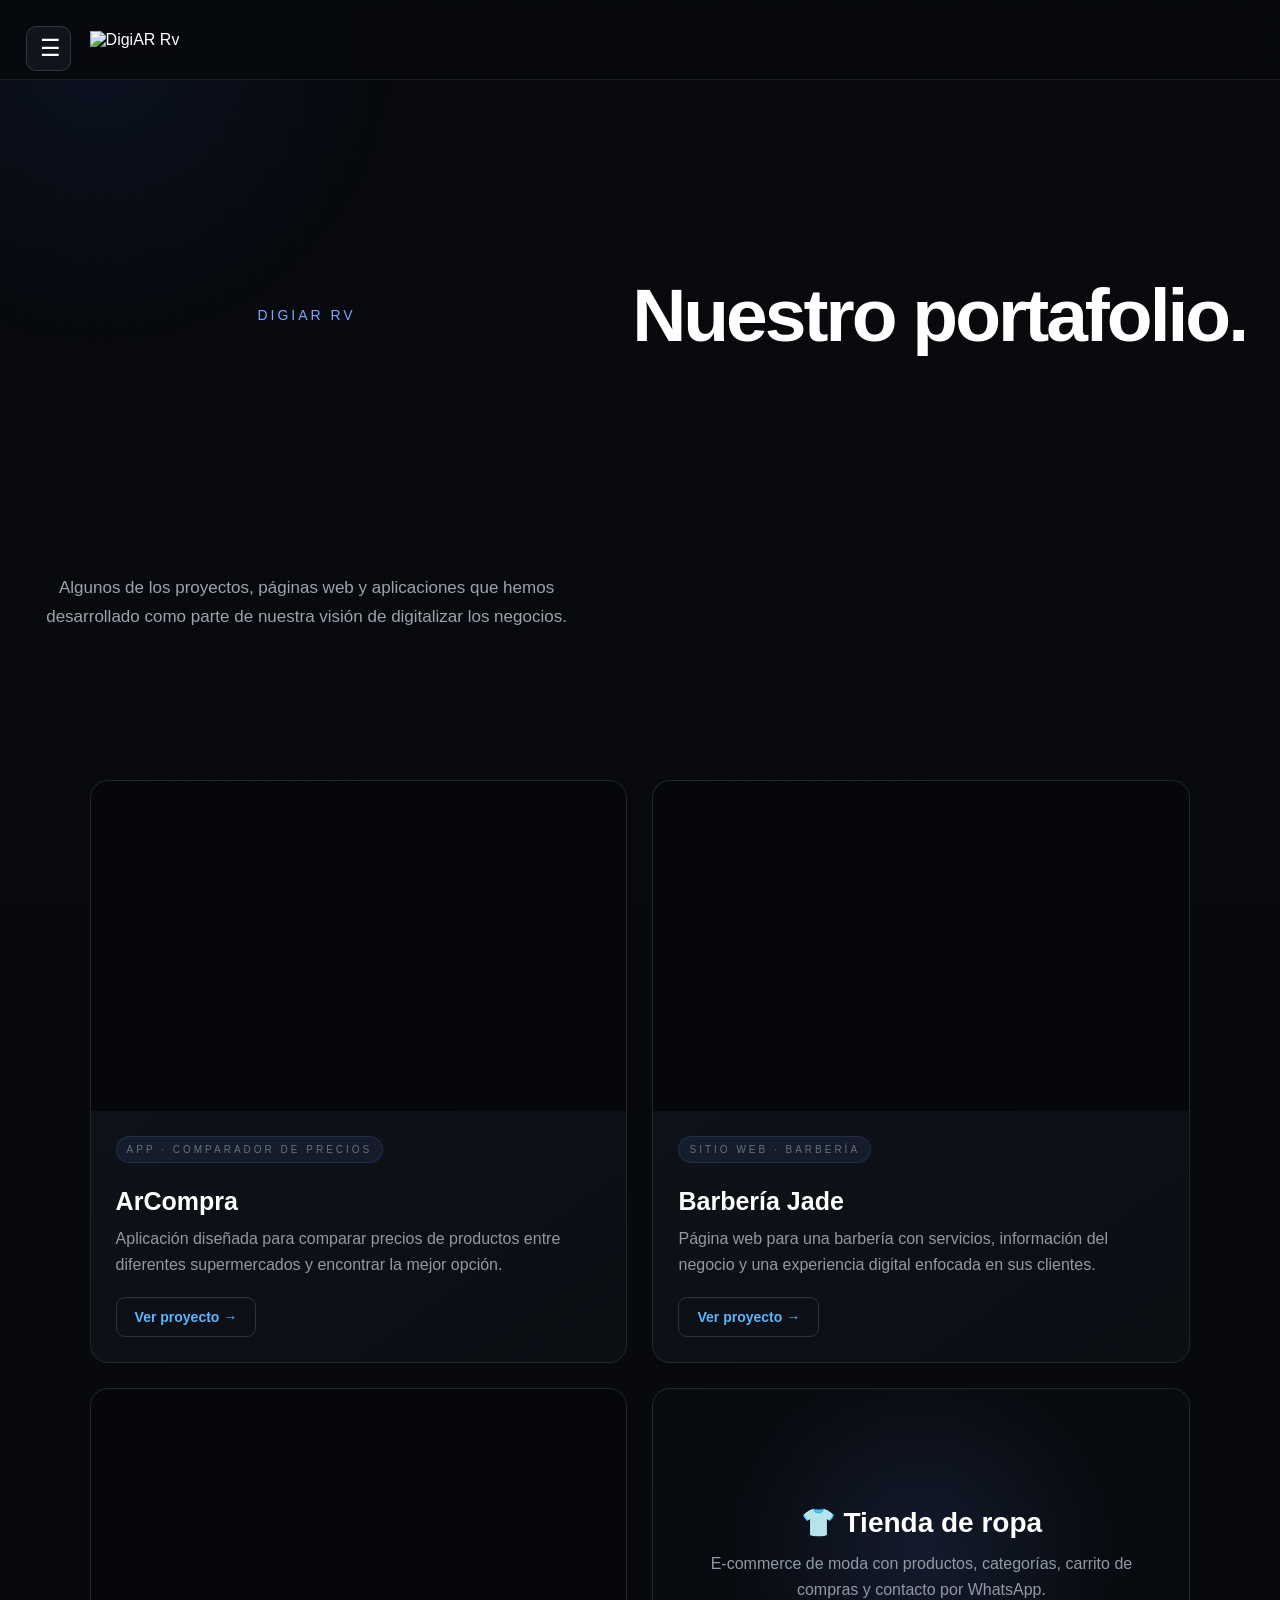
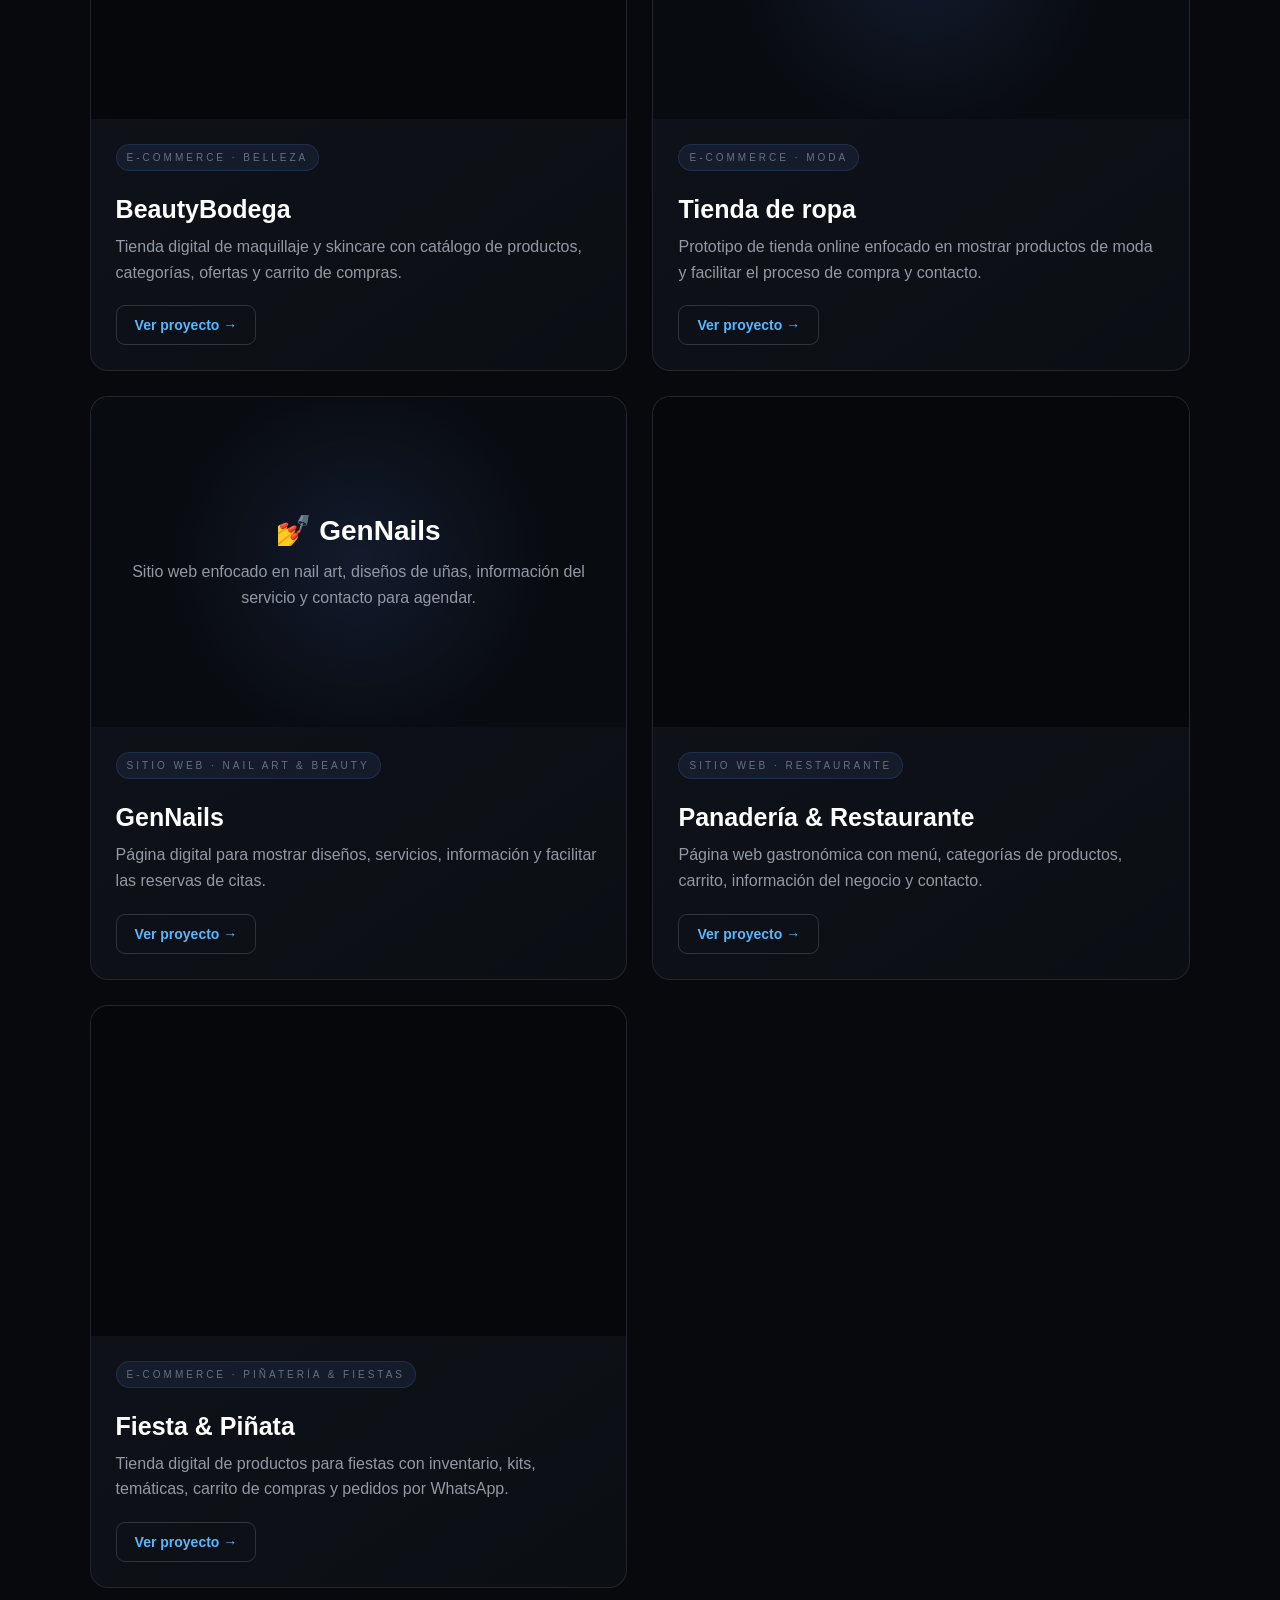
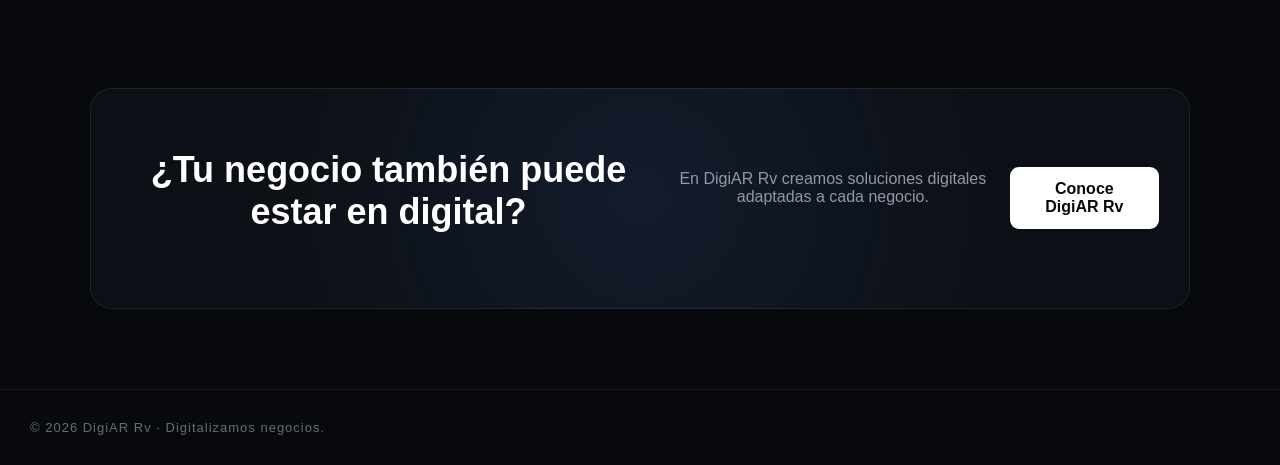
==== commit aedee2c1: "Update portafolio.html" ====
--- a/portafolio.html
+++ b/portafolio.html
@@ -1,967 +1,763 @@
 <!DOCTYPE html>
 <html lang="es">
 <head>
-    <meta charset="UTF-8">
-    <meta name="viewport" content="width=device-width, initial-scale=1.0">
-
-    <title>Portafolio | DigiAR Rv</title>
-
-    <style>
-        * {
-            margin: 0;
-            padding: 0;
-            box-sizing: border-box;
-        }
-
-        html {
-            scroll-behavior: smooth;
-        }
-
-        body {
-            font-family: Arial, Helvetica, sans-serif;
-            background: #08090b;
-            color: #ffffff;
-            overflow-x: hidden;
-        }
-
-        body::before {
-            content: "";
-            position: fixed;
-            width: 600px;
-            height: 600px;
-            background: radial-gradient(
-                circle,
-                rgba(70, 100, 130, 0.12),
-                transparent 70%
-            );
-            top: -250px;
-            left: -200px;
-            pointer-events: none;
-            z-index: -1;
-        }
-
-        body::after {
-            content: "";
-            position: fixed;
-            width: 600px;
-            height: 600px;
-            background: radial-gradient(
-                circle,
-                rgba(80, 90, 120, 0.10),
-                transparent 70%
-            );
-            bottom: -250px;
-            right: -200px;
-            pointer-events: none;
-            z-index: -1;
-        }
-
-        /* ================= HEADER ================= */
-
-        .header {
-            width: 100%;
-            height: 85px;
-            display: flex;
-            align-items: center;
-            justify-content: space-between;
-            padding: 0 7%;
-            border-bottom: 1px solid rgba(255,255,255,0.07);
-            position: relative;
-            z-index: 100;
-            background: rgba(8,9,11,0.80);
-            backdrop-filter: blur(12px);
-        }
-
-        .logo {
-            display: flex;
-            align-items: center;
-        }
-
-        .logo img {
-            width: 125px;
-            height: auto;
-            object-fit: contain;
-        }
-
-        .menu-button {
-            width: 48px;
-            height: 48px;
-            border: 1px solid rgba(255,255,255,0.18);
-            border-radius: 50%;
-            background: transparent;
-            color: white;
-            cursor: pointer;
-            display: flex;
-            align-items: center;
-            justify-content: center;
-            transition: 0.3s;
-        }
-
-        .menu-button:hover {
-            background: white;
-            color: #08090b;
-        }
-
-        .menu-lines {
-            width: 19px;
-            display: flex;
-            flex-direction: column;
-            gap: 5px;
-        }
-
-        .menu-lines span {
-            width: 100%;
-            height: 1px;
-            background: currentColor;
-            display: block;
-        }
-
-        /* ================= SIDE MENU ================= */
-
-        .side-menu {
-            position: fixed;
-            top: 0;
-            right: -360px;
-            width: 340px;
-            height: 100vh;
-            background: #111317;
-            border-left: 1px solid rgba(255,255,255,0.1);
-            z-index: 999;
-            padding: 35px;
-            transition: right 0.4s ease;
-            box-shadow: -20px 0 70px rgba(0,0,0,0.4);
-        }
-
-        .side-menu.active {
-            right: 0;
-        }
-
-        .close-menu {
-            width: 45px;
-            height: 45px;
-            border: 1px solid rgba(255,255,255,0.15);
-            border-radius: 50%;
-            background: transparent;
-            color: white;
-            cursor: pointer;
-            font-size: 22px;
-            float: right;
-        }
-
-        .side-menu nav {
-            clear: both;
-            padding-top: 90px;
-        }
-
-        .side-menu nav a {
-            display: block;
-            color: white;
-            text-decoration: none;
-            font-size: 23px;
-            font-weight: 600;
-            padding: 18px 0;
-            border-bottom: 1px solid rgba(255,255,255,0.08);
-            transition: 0.3s;
-        }
-
-        .side-menu nav a:hover {
-            padding-left: 10px;
-            color: #b8c4d1;
-        }
-
-        /* ================= HERO ================= */
-
-        .hero {
-            padding: 120px 7% 90px;
-            max-width: 1400px;
-            margin: auto;
-        }
-
-        .hero-small {
-            color: #8c98a6;
-            font-size: 12px;
-            letter-spacing: 4px;
-            text-transform: uppercase;
-            margin-bottom: 25px;
-        }
-
-        .hero h1 {
-            font-size: clamp(55px, 9vw, 125px);
-            line-height: 0.88;
-            letter-spacing: -6px;
-            font-weight: 800;
-            max-width: 1000px;
-        }
-
-        .hero h1 span {
-            color: #697684;
-        }
-
-        .hero-description {
-            margin-top: 45px;
-            max-width: 620px;
-            color: #9ba4ae;
-            font-size: 17px;
-            line-height: 1.7;
-        }
-
-        /* ================= PROJECTS ================= */
-
-        .projects {
-            width: 86%;
-            max-width: 1400px;
-            margin: auto;
-            padding-bottom: 120px;
-        }
-
-        .project {
-            display: grid;
-            grid-template-columns: 1.1fr 0.9fr;
-            min-height: 550px;
-            border-top: 1px solid rgba(255,255,255,0.10);
-            padding: 80px 0;
-            gap: 70px;
-            align-items: center;
-        }
-
-        .project:nth-child(even) {
-            grid-template-columns: 0.9fr 1.1fr;
-        }
-
-        .project:nth-child(even) .project-preview {
-            order: 2;
-        }
-
-        .project:nth-child(even) .project-info {
-            order: 1;
-        }
-
-        /* ================= PREVIEW ================= */
-
-        .project-preview {
-            width: 100%;
-            height: 420px;
-            background: #111418;
-            border: 1px solid rgba(255,255,255,0.09);
-            border-radius: 20px;
-            overflow: hidden;
-            position: relative;
-            box-shadow: 0 30px 80px rgba(0,0,0,0.3);
-        }
-
-        .project-preview iframe {
-            width: 100%;
-            height: 100%;
-            border: none;
-            background: white;
-        }
-
-        .preview-overlay {
-            position: absolute;
-            inset: 0;
-            background: linear-gradient(
-                180deg,
-                transparent 60%,
-                rgba(0,0,0,0.55)
-            );
-            pointer-events: none;
-        }
-
-        .fallback-preview {
-            width: 100%;
-            height: 100%;
-            display: flex;
-            align-items: center;
-            justify-content: center;
-            flex-direction: column;
-            padding: 30px;
-            text-align: center;
-            background:
-                radial-gradient(
-                    circle at center,
-                    rgba(100,120,140,0.15),
-                    transparent 55%
-                ),
-                #101216;
-        }
-
-        .fallback-preview .number {
-            font-size: 80px;
-            font-weight: 800;
-            color: rgba(255,255,255,0.06);
-            line-height: 1;
-        }
-
-        .fallback-preview h3 {
-            font-size: 27px;
-            margin-top: 15px;
-        }
-
-        .fallback-preview p {
-            color: #89939e;
-            margin-top: 10px;
-        }
-
-        /* ================= INFO ================= */
-
-        .project-number {
-            color: #66717d;
-            font-size: 12px;
-            letter-spacing: 3px;
-            margin-bottom: 25px;
-        }
-
-        .project-info h2 {
-            font-size: clamp(38px, 5vw, 65px);
-            letter-spacing: -2px;
-            line-height: 0.95;
-            margin-bottom: 20px;
-        }
-
-        .project-category {
-            color: #a7b1bc;
-            font-size: 13px;
-            letter-spacing: 2px;
-            text-transform: uppercase;
-            margin-bottom: 25px;
-        }
-
-        .project-info p {
-            color: #8f98a2;
-            font-size: 16px;
-            line-height: 1.7;
-            max-width: 540px;
-            margin-bottom: 32px;
-        }
-
-        .project-link {
-            display: inline-flex;
-            align-items: center;
-            gap: 14px;
-            color: white;
-            text-decoration: none;
-            font-size: 13px;
-            letter-spacing: 2px;
-            text-transform: uppercase;
-            border-bottom: 1px solid rgba(255,255,255,0.4);
-            padding-bottom: 9px;
-            transition: 0.3s;
-        }
-
-        .project-link:hover {
-            color: #aebbc8;
-            gap: 22px;
-            border-color: #aebbc8;
-        }
-
-        /* ================= CTA ================= */
-
-        .cta {
-            width: 86%;
-            max-width: 1400px;
-            margin: 0 auto 120px;
-            padding: 90px 8%;
-            border: 1px solid rgba(255,255,255,0.08);
-            border-radius: 25px;
-            background:
-                radial-gradient(
-                    circle at top right,
-                    rgba(90,110,130,0.12),
-                    transparent 45%
-                ),
-                #0e1013;
-            text-align: center;
-        }
-
-        .cta-small {
-            color: #7e8995;
-            font-size: 12px;
-            letter-spacing: 4px;
-            text-transform: uppercase;
-        }
-
-        .cta h2 {
-            font-size: clamp(40px, 6vw, 75px);
-            line-height: 0.95;
-            letter-spacing: -3px;
-            margin: 25px auto;
-            max-width: 850px;
-        }
-
-        .cta p {
-            color: #929ba5;
-            max-width: 550px;
-            margin: 0 auto 35px;
-            line-height: 1.6;
-        }
-
-        .cta-button {
-            display: inline-block;
-            color: #08090b;
-            background: white;
-            padding: 16px 30px;
-            text-decoration: none;
-            border-radius: 100px;
-            font-size: 13px;
-            letter-spacing: 1px;
-            font-weight: 700;
-            transition: 0.3s;
-        }
-
-        .cta-button:hover {
-            transform: translateY(-3px);
-            background: #dce3e9;
-        }
-
-        /* ================= FOOTER ================= */
-
-        footer {
-            width: 86%;
-            max-width: 1400px;
-            margin: auto;
-            padding: 40px 0 50px;
-            border-top: 1px solid rgba(255,255,255,0.08);
-            display: flex;
-            justify-content: space-between;
-            gap: 30px;
-            color: #68727d;
-            font-size: 12px;
-        }
-
-        footer strong {
-            color: #b7bec6;
-        }
-
-        /* ================= RESPONSIVE ================= */
-
-        @media (max-width: 900px) {
-
-            .hero {
-                padding-top: 90px;
-            }
-
-            .hero h1 {
-                letter-spacing: -4px;
-            }
-
-            .project,
-            .project:nth-child(even) {
-                grid-template-columns: 1fr;
-                gap: 45px;
-                padding: 65px 0;
-            }
-
-            .project:nth-child(even) .project-preview,
-            .project:nth-child(even) .project-info {
-                order: initial;
-            }
-
-            .project-preview {
-                height: 360px;
-            }
-
-            .project-info h2 {
-                font-size: 50px;
-            }
-        }
-
-        @media (max-width: 600px) {
-
-            .header {
-                height: 75px;
-                padding: 0 6%;
-            }
-
-            .logo img {
-                width: 105px;
-            }
-
-            .hero {
-                padding: 75px 7% 70px;
-            }
-
-            .hero h1 {
-                font-size: 58px;
-                letter-spacing: -3px;
-            }
-
-            .hero-description {
-                font-size: 15px;
-            }
-
-            .projects {
-                width: 88%;
-            }
-
-            .project-preview {
-                height: 270px;
-                border-radius: 15px;
-            }
-
-            .project-info h2 {
-                font-size: 42px;
-            }
-
-            .cta {
-                width: 88%;
-                padding: 65px 7%;
-                margin-bottom: 80px;
-            }
-
-            .cta h2 {
-                font-size: 45px;
-            }
-
-            footer {
-                width: 88%;
-                flex-direction: column;
-                padding-bottom: 35px;
-            }
-
-            .side-menu {
-                width: 85%;
-            }
-        }
-    </style>
+  <meta charset="UTF-8">
+  <meta name="viewport" content="width=device-width, initial-scale=1.0">
+
+  <title>Portafolio | DigiAR Rv</title>
+
+  <link rel="stylesheet" href="style.css">
+
+  <style>
+    * {
+      margin: 0;
+      padding: 0;
+      box-sizing: border-box;
+    }
+
+    body {
+      font-family: Arial, Helvetica, sans-serif;
+      background: #07090d;
+      color: #fff;
+      min-height: 100vh;
+    }
+
+    body::before {
+      content: "";
+      position: fixed;
+      width: 600px;
+      height: 600px;
+      background: radial-gradient(circle, rgba(60, 120, 255, 0.08), transparent 70%);
+      top: -250px;
+      left: -200px;
+      pointer-events: none;
+      z-index: -1;
+    }
+
+    header {
+      height: 80px;
+      display: flex;
+      align-items: center;
+      justify-content: space-between;
+      padding: 0 7%;
+      border-bottom: 1px solid rgba(255,255,255,0.08);
+      background: rgba(7,9,13,0.9);
+      backdrop-filter: blur(12px);
+      position: sticky;
+      top: 0;
+      z-index: 100;
+    }
+
+    .logo {
+      width: 145px;
+      max-height: 55px;
+      object-fit: contain;
+    }
+
+    .menu-btn {
+      width: 45px;
+      height: 45px;
+      border: 1px solid rgba(255,255,255,0.15);
+      border-radius: 10px;
+      background: #10141b;
+      color: white;
+      font-size: 23px;
+      cursor: pointer;
+      transition: 0.3s;
+    }
+
+    .menu-btn:hover {
+      background: #181e28;
+    }
+
+    .side-menu {
+      position: fixed;
+      top: 0;
+      right: -320px;
+      width: 300px;
+      height: 100vh;
+      background: #0c1016;
+      border-left: 1px solid rgba(255,255,255,0.1);
+      padding: 100px 30px 30px;
+      z-index: 200;
+      transition: 0.35s ease;
+    }
+
+    .side-menu.active {
+      right: 0;
+    }
+
+    .close-menu {
+      position: absolute;
+      top: 25px;
+      right: 25px;
+      background: none;
+      border: none;
+      color: white;
+      font-size: 25px;
+      cursor: pointer;
+    }
+
+    .side-menu a {
+      display: block;
+      color: #ddd;
+      text-decoration: none;
+      padding: 17px 5px;
+      border-bottom: 1px solid rgba(255,255,255,0.07);
+      transition: 0.3s;
+    }
+
+    .side-menu a:hover {
+      color: white;
+      padding-left: 10px;
+    }
+
+    .overlay {
+      position: fixed;
+      inset: 0;
+      background: rgba(0,0,0,0.55);
+      opacity: 0;
+      visibility: hidden;
+      z-index: 150;
+      transition: 0.3s;
+    }
+
+    .overlay.active {
+      opacity: 1;
+      visibility: visible;
+    }
+
+    .hero {
+      text-align: center;
+      padding: 90px 20px 60px;
+    }
+
+    .hero span {
+      color: #7da7ff;
+      font-size: 14px;
+      letter-spacing: 3px;
+      text-transform: uppercase;
+    }
+
+    .hero h1 {
+      font-size: clamp(42px, 7vw, 75px);
+      margin: 18px 0;
+      letter-spacing: -3px;
+    }
+
+    .hero p {
+      max-width: 650px;
+      margin: auto;
+      color: #9ca3af;
+      font-size: 17px;
+      line-height: 1.7;
+    }
+
+    .portfolio {
+      width: 86%;
+      max-width: 1250px;
+      margin: auto;
+      padding-bottom: 100px;
+    }
+
+    .projects {
+      display: grid;
+      grid-template-columns: repeat(2, 1fr);
+      gap: 25px;
+    }
+
+    .project {
+      background: linear-gradient(145deg, #10141b, #0b0e13);
+      border: 1px solid rgba(255,255,255,0.09);
+      border-radius: 18px;
+      overflow: hidden;
+      transition: 0.35s ease;
+    }
+
+    .project:hover {
+      transform: translateY(-7px);
+      border-color: rgba(125,167,255,0.35);
+      box-shadow: 0 20px 50px rgba(0,0,0,0.3);
+    }
+
+    .preview {
+      height: 330px;
+      background: #05070a;
+      overflow: hidden;
+      position: relative;
+    }
+
+    .preview iframe {
+      width: 100%;
+      height: 100%;
+      border: none;
+      transform: scale(1);
+      transform-origin: top left;
+    }
+
+    .preview-fallback {
+      height: 100%;
+      display: flex;
+      align-items: center;
+      justify-content: center;
+      text-align: center;
+      padding: 30px;
+      background:
+        radial-gradient(circle at center, rgba(100,140,255,0.12), transparent 60%),
+        #080b10;
+    }
+
+    .fallback-content h3 {
+      font-size: 28px;
+      margin-bottom: 12px;
+    }
+
+    .fallback-content p {
+      color: #9299a5;
+      line-height: 1.6;
+    }
+
+    .project-info {
+      padding: 25px;
+    }
+
+    .tag {
+      display: inline-block;
+      font-size: 11px;
+      color: #91b1ff;
+      background: rgba(100,140,255,0.09);
+      border: 1px solid rgba(100,140,255,0.15);
+      padding: 7px 10px;
+      border-radius: 20px;
+      margin-bottom: 14px;
+      text-transform: uppercase;
+      letter-spacing: 1px;
+    }
+
+    .project-info h2 {
+      font-size: 25px;
+      margin-bottom: 10px;
+    }
+
+    .project-info p {
+      color: #9299a5;
+      line-height: 1.6;
+      margin-bottom: 20px;
+    }
+
+    .project-link {
+      display: inline-block;
+      text-decoration: none;
+      color: white;
+      border: 1px solid rgba(255,255,255,0.15);
+      padding: 11px 18px;
+      border-radius: 9px;
+      transition: 0.3s;
+      font-size: 14px;
+    }
+
+    .project-link:hover {
+      background: white;
+      color: #080a0e;
+    }
+
+    .cta {
+      width: 86%;
+      max-width: 1100px;
+      margin: 0 auto 80px;
+      padding: 60px 30px;
+      text-align: center;
+      border: 1px solid rgba(255,255,255,0.08);
+      border-radius: 22px;
+      background:
+        radial-gradient(circle at center, rgba(70,110,200,0.12), transparent 65%),
+        #0c1016;
+    }
+
+    .cta h2 {
+      font-size: 36px;
+      margin-bottom: 15px;
+    }
+
+    .cta p {
+      color: #9299a5;
+      margin-bottom: 25px;
+    }
+
+    .cta a {
+      display: inline-block;
+      padding: 13px 25px;
+      background: white;
+      color: #07090d;
+      text-decoration: none;
+      border-radius: 9px;
+      font-weight: bold;
+      transition: 0.3s;
+    }
+
+    .cta a:hover {
+      transform: translateY(-2px);
+      opacity: 0.9;
+    }
+
+    footer {
+      text-align: center;
+      padding: 30px;
+      border-top: 1px solid rgba(255,255,255,0.07);
+      color: #666d78;
+      font-size: 13px;
+    }
+
+    @media (max-width: 850px) {
+      .projects {
+        grid-template-columns: 1fr;
+      }
+
+      .preview {
+        height: 300px;
+      }
+
+      header {
+        padding: 0 5%;
+      }
+
+      .portfolio {
+        width: 92%;
+      }
+
+      .cta {
+        width: 92%;
+      }
+    }
+
+    @media (max-width: 500px) {
+      .hero {
+        padding-top: 65px;
+      }
+
+      .hero h1 {
+        letter-spacing: -2px;
+      }
+
+      .preview {
+        height: 260px;
+      }
+
+      .project-info {
+        padding: 20px;
+      }
+    }
+  </style>
 </head>
 
 <body>
 
-    <!-- ================= HEADER ================= -->
-
-    <header class="header">
-
-        <a href="index.html" class="logo">
-            <img src="assets/logo-digiar-rv.png" alt="DigiAR Rv">
-        </a>
-
-        <button class="menu-button" id="openMenu" aria-label="Abrir menú">
-            <div class="menu-lines">
-                <span></span>
-                <span></span>
-                <span></span>
+  <!-- HEADER -->
+  <header>
+
+    <a href="index.html">
+      <img
+        src="assets/logo-digiar-rv.png"
+        alt="DigiAR Rv"
+        class="logo"
+      >
+    </a>
+
+    <button class="menu-btn" onclick="openMenu()">☰</button>
+
+  </header>
+
+
+  <!-- SIDE MENU -->
+
+  <div class="overlay" id="overlay" onclick="closeMenu()"></div>
+
+  <aside class="side-menu" id="sideMenu">
+
+    <button class="close-menu" onclick="closeMenu()">✕</button>
+
+    <a href="index.html">Qué hacemos</a>
+
+    <a href="sobre-nosotros.html">Sobre nosotros</a>
+
+    <a href="portafolio.html">Portafolio</a>
+
+  </aside>
+
+
+  <!-- HERO -->
+
+  <section class="hero">
+
+    <span>DigiAR Rv</span>
+
+    <h1>Nuestro portafolio.</h1>
+
+    <p>
+      Algunos de los proyectos, páginas web y aplicaciones
+      que hemos desarrollado como parte de nuestra visión
+      de digitalizar los negocios.
+    </p>
+
+  </section>
+
+
+  <!-- PROJECTS -->
+
+  <main class="portfolio">
+
+    <div class="projects">
+
+
+      <!-- 1. ARCOMPRA -->
+
+      <article class="project">
+
+        <div class="preview">
+
+          <iframe
+            src="https://ar-compra-app.vercel.app/"
+            title="ArCompra">
+          </iframe>
+
+        </div>
+
+        <div class="project-info">
+
+          <span class="tag">
+            App · Comparador de precios
+          </span>
+
+          <h2>ArCompra</h2>
+
+          <p>
+            Aplicación diseñada para comparar precios
+            de productos entre diferentes supermercados
+            y encontrar la mejor opción.
+          </p>
+
+          <a
+            href="https://ar-compra-app.vercel.app/"
+            target="_blank"
+            class="project-link">
+            Ver proyecto →
+          </a>
+
+        </div>
+
+      </article>
+
+
+      <!-- 2. BARBERÍA JADE -->
+
+      <article class="project">
+
+        <div class="preview">
+
+          <iframe
+            src="https://barberia-jade-omega.vercel.app/"
+            title="Barbería Jade">
+          </iframe>
+
+        </div>
+
+        <div class="project-info">
+
+          <span class="tag">
+            Sitio web · Barbería
+          </span>
+
+          <h2>Barbería Jade</h2>
+
+          <p>
+            Página web para una barbería con servicios,
+            información del negocio y una experiencia
+            digital enfocada en sus clientes.
+          </p>
+
+          <a
+            href="https://barberia-jade-omega.vercel.app/"
+            target="_blank"
+            class="project-link">
+            Ver proyecto →
+          </a>
+
+        </div>
+
+      </article>
+
+
+      <!-- 3. BEAUTY BODEGA -->
+
+      <article class="project">
+
+        <div class="preview">
+
+          <iframe
+            src="https://beautybodega.vercel.app/"
+            title="BeautyBodega">
+          </iframe>
+
+        </div>
+
+        <div class="project-info">
+
+          <span class="tag">
+            E-commerce · Belleza
+          </span>
+
+          <h2>BeautyBodega</h2>
+
+          <p>
+            Tienda digital de maquillaje y skincare
+            con catálogo de productos, categorías,
+            ofertas y carrito de compras.
+          </p>
+
+          <a
+            href="https://beautybodega.vercel.app/"
+            target="_blank"
+            class="project-link">
+            Ver proyecto →
+          </a>
+
+        </div>
+
+      </article>
+
+
+      <!-- 4. TIENDA DE ROPA -->
+
+      <article class="project">
+
+        <div class="preview">
+
+          <div class="preview-fallback">
+
+            <div class="fallback-content">
+
+              <h3>👕 Tienda de ropa</h3>
+
+              <p>
+                E-commerce de moda con productos,
+                categorías, carrito de compras
+                y contacto por WhatsApp.
+              </p>
+
             </div>
-        </button>
-
-    </header>
-
-
-    <!-- ================= SIDE MENU ================= -->
-
-    <aside class="side-menu" id="sideMenu">
-
-        <button class="close-menu" id="closeMenu">×</button>
-
-        <nav>
-            <a href="index.html">Qué hacemos</a>
-            <a href="sobre-nosotros.html">Sobre nosotros</a>
-            <a href="portafolio.html">Portafolio</a>
-        </nav>
-
-    </aside>
-
-
-    <!-- ================= HERO ================= -->
-
-    <section class="hero">
-
-        <div class="hero-small">
-            DigiAR Rv · Proyectos
-        </div>
-
-        <h1>
-            Nuestro<br>
-            <span>portafolio.</span>
-        </h1>
-
-        <p class="hero-description">
-            Algunos de los proyectos digitales que hemos desarrollado para
-            diferentes tipos de negocios y emprendimientos. Webs, aplicaciones,
-            tiendas online y soluciones digitales pensadas para llevar cada
-            negocio al mundo digital.
-        </p>
-
-    </section>
-
-
-    <!-- ================= PROJECTS ================= -->
-
-    <main class="projects">
-
-
-        <!-- ================= PROYECTO 01 ================= -->
-
-        <article class="project">
-
-            <div class="project-preview">
-
-                <iframe
-                    src="https://ar-compra-app.vercel.app/"
-                    title="ArCompra">
-                </iframe>
-
-                <div class="preview-overlay"></div>
+
+          </div>
+
+        </div>
+
+        <div class="project-info">
+
+          <span class="tag">
+            E-commerce · Moda
+          </span>
+
+          <h2>Tienda de ropa</h2>
+
+          <p>
+            Prototipo de tienda online enfocado
+            en mostrar productos de moda y facilitar
+            el proceso de compra y contacto.
+          </p>
+
+          <a
+            href="https://tiendaropa-brown.vercel.app/"
+            target="_blank"
+            class="project-link">
+            Ver proyecto →
+          </a>
+
+        </div>
+
+      </article>
+
+
+      <!-- 5. GEN NAILS -->
+
+      <article class="project">
+
+        <div class="preview">
+
+          <div class="preview-fallback">
+
+            <div class="fallback-content">
+
+              <h3>💅 GenNails</h3>
+
+              <p>
+                Sitio web enfocado en nail art,
+                diseños de uñas, información del servicio
+                y contacto para agendar.
+              </p>
 
             </div>
 
-            <div class="project-info">
-
-                <div class="project-number">
-                    01 / 06
-                </div>
-
-                <div class="project-category">
-                    App · Comparador de precios
-                </div>
-
-                <h2>
-                    ArCompra
-                </h2>
-
-                <p>
-                    Aplicación web creada para comparar precios de productos
-                    entre diferentes tiendas y ayudar a los usuarios a encontrar
-                    diferentes opciones de compra en un solo lugar.
-                </p>
-
-                <a
-                    href="https://ar-compra-app.vercel.app/"
-                    target="_blank"
-                    class="project-link">
-                    Ver proyecto →
-                </a>
-
-            </div>
-
-        </article>
-
-
-        <!-- ================= PROYECTO 02 ================= -->
-
-        <article class="project">
-
-            <div class="project-preview">
-
-                <iframe
-                    src="https://barberia-jade-omega.vercel.app/"
-                    title="Barbería Jade">
-                </iframe>
-
-                <div class="preview-overlay"></div>
-
-            </div>
-
-            <div class="project-info">
-
-                <div class="project-number">
-                    02 / 06
-                </div>
-
-                <div class="project-category">
-                    Sitio web · Barbería
-                </div>
-
-                <h2>
-                    Barbería Jade
-                </h2>
-
-                <p>
-                    Sitio web para una barbería moderna con servicios,
-                    barberos, menú de precios, sedes, información de contacto
-                    y sistema de reserva mediante WhatsApp.
-                </p>
-
-                <a
-                    href="https://barberia-jade-omega.vercel.app/"
-                    target="_blank"
-                    class="project-link">
-                    Ver proyecto →
-                </a>
-
-            </div>
-
-        </article>
-
-
-        <!-- ================= PROYECTO 03 ================= -->
-
-        <article class="project">
-
-            <div class="project-preview">
-
-                <iframe
-                    src="https://beautybodega.vercel.app/"
-                    title="BeautyBodega">
-                </iframe>
-
-                <div class="preview-overlay"></div>
-
-            </div>
-
-            <div class="project-info">
-
-                <div class="project-number">
-                    03 / 06
-                </div>
-
-                <div class="project-category">
-                    E-commerce · Maquillaje & Skincare
-                </div>
-
-                <h2>
-                    BeautyBodega
-                </h2>
-
-                <p>
-                    Tienda online enfocada en productos de maquillaje y
-                    cuidado de la piel, con catálogo, categorías, marcas,
-                    ofertas y carrito de compras.
-                </p>
-
-                <a
-                    href="https://beautybodega.vercel.app/"
-                    target="_blank"
-                    class="project-link">
-                    Ver proyecto →
-                </a>
-
-            </div>
-
-        </article>
-
-
-        <!-- ================= PROYECTO 04 ================= -->
-
-        <article class="project">
-
-            <div class="project-preview">
-
-                <div class="fallback-preview">
-
-                    <div class="number">
-                        04
-                    </div>
-
-                    <h3>
-                        Tienda de ropa
-                    </h3>
-
-                    <p>
-                        E-commerce · Moda
-                    </p>
-
-                </div>
-
-            </div>
-
-            <div class="project-info">
-
-                <div class="project-number">
-                    04 / 06
-                </div>
-
-                <div class="project-category">
-                    E-commerce · Moda
-                </div>
-
-                <h2>
-                    Tienda de ropa
-                </h2>
-
-                <p>
-                    Tienda online diseñada para presentar productos de moda,
-                    organizar un catálogo de ropa y ofrecer una experiencia
-                    de compra digital sencilla y moderna.
-                </p>
-
-                <a
-                    href="https://tiendaropa-brown.vercel.app/"
-                    target="_blank"
-                    class="project-link">
-                    Ver proyecto →
-                </a>
-
-            </div>
-
-        </article>
-
-
-        <!-- ================= PROYECTO 05 ================= -->
-
-        <article class="project">
-
-            <div class="project-preview">
-
-                <div class="fallback-preview">
-
-                    <div class="number">
-                        05
-                    </div>
-
-                    <h3>
-                        GenNails
-                    </h3>
-
-                    <p>
-                        Nail Art & Beauty
-                    </p>
-
-                </div>
-
-            </div>
-
-            <div class="project-info">
-
-                <div class="project-number">
-                    05 / 06
-                </div>
-
-                <div class="project-category">
-                    Sitio web · Nail Art & Beauty
-                </div>
-
-                <h2>
-                    GenNails
-                </h2>
-
-                <p>
-                    Sitio web diseñado para presentar diseños personalizados
-                    de uñas, mostrar el trabajo de Génesis Romero y facilitar
-                    la reserva de citas mediante WhatsApp.
-                </p>
-
-                <a
-                    href="https://genails.vercel.app/"
-                    target="_blank"
-                    class="project-link">
-                    Ver proyecto →
-                </a>
-
-            </div>
-
-        </article>
-
-
-        <!-- ================= PROYECTO 06 ================= -->
-
-        <article class="project">
-
-            <div class="project-preview">
-
-                <iframe
-                    src="https://restaurant-one-plum.vercel.app/"
-                    title="Panadería y Restaurante">
-                </iframe>
-
-                <div class="preview-overlay"></div>
-
-            </div>
-
-            <div class="project-info">
-
-                <div class="project-number">
-                    06 / 06
-                </div>
-
-                <div class="project-category">
-                    Sitio web · Restaurante & Gastronomía
-                </div>
-
-                <h2>
-                    Panadería<br>
-                    & Restaurante
-                </h2>
-
-                <p>
-                    Página web diseñada para presentar el menú de un negocio
-                    de panadería y restaurante, mostrar sus productos,
-                    facilitar los pedidos y ofrecer información de contacto,
-                    ubicación y redes sociales.
-                </p>
-
-                <a
-                    href="https://restaurant-one-plum.vercel.app/"
-                    target="_blank"
-                    class="project-link">
-                    Ver proyecto →
-                </a>
-
-            </div>
-
-        </article>
-
-
-    </main>
-
-
-    <!-- ================= CTA ================= -->
-
-    <section class="cta">
-
-        <div class="cta-small">
-            DigiAR Rv
-        </div>
-
-        <h2>
-            Tu negocio también puede estar en digital.
-        </h2>
-
-        <p>
-            Creamos soluciones digitales para negocios, emprendimientos
-            y proyectos que quieren tener una presencia moderna en internet.
-        </p>
-
-        <a href="index.html" class="cta-button">
-            Conoce DigiAR Rv
-        </a>
-
-    </section>
-
-
-    <!-- ================= FOOTER ================= -->
-
-    <footer>
-
-        <div>
-            © 2026 <strong>DigiAR Rv</strong>
-        </div>
-
-        <div>
-            Webs · Apps · Digitalización
-        </div>
-
-    </footer>
-
-
-    <!-- ================= JAVASCRIPT ================= -->
-
-    <script>
-
-        const openMenu = document.getElementById("openMenu");
-        const closeMenu = document.getElementById("closeMenu");
-        const sideMenu = document.getElementById("sideMenu");
-
-        openMenu.addEventListener("click", () => {
-            sideMenu.classList.add("active");
-        });
-
-        closeMenu.addEventListener("click", () => {
-            sideMenu.classList.remove("active");
-        });
-
-        document.addEventListener("click", (event) => {
-
-            if (
-                sideMenu.classList.contains("active") &&
-                !sideMenu.contains(event.target) &&
-                !openMenu.contains(event.target)
-            ) {
-                sideMenu.classList.remove("active");
-            }
-
-        });
-
-    </script>
+          </div>
+
+        </div>
+
+        <div class="project-info">
+
+          <span class="tag">
+            Sitio web · Nail Art & Beauty
+          </span>
+
+          <h2>GenNails</h2>
+
+          <p>
+            Página digital para mostrar diseños,
+            servicios, información y facilitar
+            las reservas de citas.
+          </p>
+
+          <a
+            href="https://genails.vercel.app/"
+            target="_blank"
+            class="project-link">
+            Ver proyecto →
+          </a>
+
+        </div>
+
+      </article>
+
+
+      <!-- 6. PANADERÍA & RESTAURANTE -->
+
+      <article class="project">
+
+        <div class="preview">
+
+          <iframe
+            src="https://restaurant-one-plum.vercel.app/"
+            title="Panadería y Restaurante">
+          </iframe>
+
+        </div>
+
+        <div class="project-info">
+
+          <span class="tag">
+            Sitio web · Restaurante
+          </span>
+
+          <h2>Panadería & Restaurante</h2>
+
+          <p>
+            Página web gastronómica con menú,
+            categorías de productos, carrito,
+            información del negocio y contacto.
+          </p>
+
+          <a
+            href="https://restaurant-one-plum.vercel.app/"
+            target="_blank"
+            class="project-link">
+            Ver proyecto →
+          </a>
+
+        </div>
+
+      </article>
+
+
+      <!-- 7. PIÑATERÍA -->
+
+      <article class="project">
+
+        <div class="preview">
+
+          <iframe
+            src="https://pi-ateria.vercel.app/"
+            title="Fiesta & Piñata">
+          </iframe>
+
+        </div>
+
+        <div class="project-info">
+
+          <span class="tag">
+            E-commerce · Piñatería & Fiestas
+          </span>
+
+          <h2>Fiesta & Piñata</h2>
+
+          <p>
+            Tienda digital de productos para fiestas
+            con inventario, kits, temáticas, carrito
+            de compras y pedidos por WhatsApp.
+          </p>
+
+          <a
+            href="https://pi-ateria.vercel.app/"
+            target="_blank"
+            class="project-link">
+            Ver proyecto →
+          </a>
+
+        </div>
+
+      </article>
+
+
+    </div>
+
+  </main>
+
+
+  <!-- CTA -->
+
+  <section class="cta">
+
+    <h2>¿Tu negocio también puede estar en digital?</h2>
+
+    <p>
+      En DigiAR Rv creamos soluciones digitales
+      adaptadas a cada negocio.
+    </p>
+
+    <a href="index.html">
+      Conoce DigiAR Rv
+    </a>
+
+  </section>
+
+
+  <!-- FOOTER -->
+
+  <footer>
+
+    © 2026 DigiAR Rv · Digitalizamos negocios.
+
+  </footer>
+
+
+  <!-- JAVASCRIPT -->
+
+  <script>
+
+    const sideMenu = document.getElementById("sideMenu");
+    const overlay = document.getElementById("overlay");
+
+    function openMenu() {
+
+      sideMenu.classList.add("active");
+      overlay.classList.add("active");
+
+    }
+
+    function closeMenu() {
+
+      sideMenu.classList.remove("active");
+      overlay.classList.remove("active");
+
+    }
+
+  </script>
 
 </body>
 </html>
--- a/style.css
+++ b/style.css
@@ -0,0 +1,2 @@
+@import url('https://fonts.googleapis.com/css2?family=Inter:wght@400;500;600;700;800&family=Playfair+Display:ital,wght@1,500&display=swap');
+:root{--bg:#050607;--line:#25292e;--text:#f4f6f8;--muted:#aeb7c2;--blue:#1597ff}*{box-sizing:border-box}html{scroll-behavior:smooth}body{margin:0;background:var(--bg);color:var(--text);font-family:Inter,Arial,sans-serif;overflow-x:hidden}body:before{content:"";position:fixed;inset:0;pointer-events:none;background:radial-gradient(circle at 75% 18%,rgba(35,104,157,.11),transparent 28%);z-index:-2}body:after{content:"";position:fixed;inset:0;pointer-events:none;opacity:.03;background-image:radial-gradient(#fff .6px,transparent .6px);background-size:5px 5px;z-index:-1}a{text-decoration:none;color:inherit}.menu-btn{position:fixed;top:26px;left:26px;width:52px;height:52px;border:1px solid #3a3e43;border-radius:9px;background:rgba(7,8,9,.86);backdrop-filter:blur(12px);z-index:50;display:flex;flex-direction:column;justify-content:center;gap:6px;padding:0 13px;cursor:pointer}.menu-btn span{display:block;height:3px;border-radius:10px;background:#f2f2f2}.overlay{position:fixed;inset:0;background:rgba(0,0,0,.7);opacity:0;visibility:hidden;transition:.3s;z-index:40}.overlay.open{opacity:1;visibility:visible}.drawer{position:fixed;left:0;top:0;bottom:0;width:min(360px,88vw);background:#090b0d;border-right:1px solid #292d32;z-index:60;transform:translateX(-100%);transition:.35s;padding:30px}.drawer.open{transform:translateX(0)}.drawer-head{display:flex;align-items:center;justify-content:space-between;margin-bottom:55px}.mini-brand{font-weight:800;font-size:22px;letter-spacing:-1px}.mini-brand b{color:var(--blue)}.close-btn{border:0;background:none;color:#fff;font-size:34px;cursor:pointer}.drawer nav{display:grid;gap:10px}.drawer nav a{padding:17px 16px;border-radius:10px;color:#aeb5bd;font-weight:600}.drawer nav a:hover,.drawer nav a.active{background:#11161b;color:#fff}.drawer-bottom{position:absolute;bottom:28px;color:#606a74;font-size:12px;letter-spacing:2px}.hero{min-height:700px;max-width:1440px;margin:auto;padding:105px 6% 60px;display:grid;grid-template-columns:1fr 1.12fr;gap:25px;align-items:center}.hero-copy{padding-left:10px}.brand{margin-bottom:42px}.brand-mark{font-size:58px;line-height:.8;font-weight:900;letter-spacing:-8px;font-style:italic;display:inline-block;position:relative;margin-left:4px}.brand-mark:after{content:"";position:absolute;width:145px;height:40px;border:2px solid #dfe4e8;border-radius:50%;left:-22px;top:-10px;transform:rotate(-16deg);opacity:.9}.brand-mark span{position:relative;z-index:2}.brand-name{font-size:51px;font-weight:800;letter-spacing:-3px;margin-top:12px}.brand-name em{font-style:italic}.brand-sub{font-size:12px;letter-spacing:4px;color:#d9dde1;margin-top:8px}.brand-sub i{color:#777;font-style:normal;margin:0 8px}.colombia-line{display:flex;width:135px;height:5px;margin-top:15px;overflow:hidden;border-radius:10px}.colombia-line b{flex:1}.colombia-line b:nth-child(1){background:#f4cf00}.colombia-line b:nth-child(2){background:#2469d8}.colombia-line b:nth-child(3){background:#ef2c2c}h1{font-size:52px;line-height:1.05;letter-spacing:-2.5px;margin:0 0 28px;font-weight:800}h1 span{color:var(--blue)}.intro{max-width:620px;color:#b9c2cb;line-height:1.65;font-size:17px;margin:0 0 30px}.intro strong{color:#fff}.outline-btn,.cta-btn{display:inline-flex;align-items:center;gap:24px;border:1px solid #178fff;border-radius:30px;padding:13px 22px;color:#fff;font-weight:600;transition:.25s}.outline-btn:hover,.cta-btn:hover{background:#0d79d6;transform:translateY(-2px)}.outline-btn span,.cta-btn span{font-size:22px;color:#5cbcff}.devices{height:470px;position:relative;display:flex;align-items:center;justify-content:center}.laptop{width:min(680px,100%);position:relative;filter:drop-shadow(0 30px 35px rgba(0,0,0,.6))}.screen{height:340px;border:7px solid #171b20;border-radius:18px 18px 8px 8px;background:linear-gradient(135deg,#0a1118,#050708);position:relative;overflow:hidden;box-shadow:0 0 0 1px #48515a}.screen-top{height:40px;border-bottom:1px solid #30363c;display:flex;align-items:center;justify-content:space-between;padding:0 18px;color:#b7c0c9;font-size:10px}.screen-content{position:relative;z-index:2;padding:70px 0 0 55px}.screen-content small{display:block;font-size:18px}.screen-content strong{display:block;font-size:33px;line-height:1.1}.screen-content strong span{color:var(--blue)}.screen-content button{margin-top:20px;background:transparent;border:1px solid var(--blue);color:#fff;border-radius:18px;padding:7px 17px;font-size:11px}.city{position:absolute;right:-20px;bottom:-30px;width:70%;height:65%;opacity:.28;background:linear-gradient(90deg,transparent,#172838);clip-path:polygon(0 100%,0 65%,8% 72%,8% 38%,17% 48%,17% 20%,26% 45%,26% 10%,35% 42%,35% 0,43% 50%,52% 23%,52% 52%,63% 33%,63% 55%,73% 30%,73% 57%,82% 43%,82% 67%,100% 54%,100% 100%)}.base{height:22px;width:108%;margin-left:-4%;background:linear-gradient(#555d65,#15181b);border-radius:0 0 40px 40px;box-shadow:0 15px 25px rgba(0,0,0,.7)}.phone{position:absolute;right:3%;bottom:30px;width:135px;height:275px;background:#0a0c0f;border:5px solid #272c31;border-radius:24px;box-shadow:0 20px 30px rgba(0,0,0,.7);padding:7px;z-index:3}.phone-screen{height:100%;border-radius:17px;background:linear-gradient(150deg,#09131d,#040607);padding:45px 13px 10px;font-size:11px}.phone-logo{font-size:28px;font-weight:900;font-style:italic;margin-bottom:35px}.phone-screen strong{display:block;font-size:17px;margin-top:5px}.phone-screen strong span{color:var(--blue)}.phone-bar{height:3px;width:40px;background:var(--blue);margin-top:20px}.services{max-width:1440px;margin:auto;border-top:1px solid var(--line);border-bottom:1px solid var(--line);display:grid;grid-template-columns:repeat(4,1fr);padding:28px 5%}.service{text-align:center;padding:10px 20px;border-right:1px solid #33383d}.service:last-child{border:0}.icon{font-size:32px;color:#49aaff;height:45px}.service h3{font-size:15px;letter-spacing:1.5px;margin:8px 0}.service p{color:#b0bac5;font-size:14px;line-height:1.5;margin:0}.businesses{max-width:1440px;margin:auto;padding:34px 5%;display:grid;grid-template-columns:250px 1fr;align-items:center;border-bottom:1px solid var(--line)}.business-title span{display:block;font-size:12px;letter-spacing:3px;color:#ddd}.business-title strong{font-size:22px;display:block;margin-top:7px}.business-list{display:flex;justify-content:space-between;gap:14px}.business-list div{text-align:center;color:#dfe5ea;font-size:25px;min-width:70px}.business-list small{display:block;font-size:9px;letter-spacing:1px;color:#b2bbc5;margin-top:8px}.cta{max-width:1440px;margin:auto;padding:50px 6%;display:flex;align-items:center;justify-content:space-between}.script{font-family:"Playfair Display",serif;font-style:italic;font-size:34px}.cta p{margin:5px 0 0;color:#adb7c1}.small{width:130px;height:4px;margin-top:13px}footer{border-top:1px solid var(--line);padding:18px 6%;display:flex;justify-content:space-between;color:#66717b;font-size:11px;letter-spacing:1px}.inner-main{max-width:1200px;margin:auto;padding:105px 6% 70px}.inner-brand{font-size:42px;font-weight:800;letter-spacing:-2px;margin-bottom:65px}.inner-brand em{font-style:italic}.inner-brand small{display:block;font-size:10px;letter-spacing:4px;color:#737d87;margin-top:7px}.inner-card,.portfolio-head{max-width:900px}.eyebrow{font-size:11px;letter-spacing:4px;color:var(--blue)}.inner-card h1,.portfolio-head h1{margin-top:20px}.inner-card p,.portfolio-head p{font-size:17px;line-height:1.8;color:#aeb8c2;max-width:800px}.inner-card strong{color:#fff}.quote{margin-top:35px;padding:25px 30px;border-left:2px solid var(--blue);background:#0b0f13;color:#e8edf1;font-size:21px;font-style:italic}.project-grid{display:grid;grid-template-columns:1fr 1fr;gap:25px;margin-top:55px}.project-card{border:1px solid #292e33;background:#0a0d10;border-radius:16px;overflow:hidden}.project-preview{height:270px;background:linear-gradient(145deg,#111a23,#050708);padding:35px;position:relative}.preview-logo{font-size:27px;font-weight:800}.preview-text{position:absolute;bottom:45px;font-size:23px}.preview-text b{color:var(--blue)}.project-info{padding:24px}.project-info>span{font-size:10px;letter-spacing:3px;color:#67727d}.project-info h2{margin:10px 0 5px}.project-info p{color:#8f99a4}.project-info a{color:#58b7ff;font-weight:600}.empty{min-height:400px;display:flex;flex-direction:column;align-items:center;justify-content:center;text-align:center;color:#7d8790}.empty .plus{font-size:55px;color:#249cff}.empty h2{color:#dbe0e5}@media(max-width:900px){.hero{grid-template-columns:1fr;padding-top:105px}.devices{height:400px}.services{grid-template-columns:1fr 1fr}.businesses{grid-template-columns:1fr;gap:25px}.business-list{flex-wrap:wrap}.project-grid{grid-template-columns:1fr}}@media(max-width:620px){.menu-btn{top:16px;left:16px}.hero{padding:90px 22px 40px}.brand-name{font-size:37px}.brand-sub{font-size:8px;letter-spacing:2.5px}.brand-mark{font-size:46px}.hero h1{font-size:38px}.intro{font-size:15px}.devices{height:300px;margin-top:20px}.screen{height:220px}.screen-content{padding:40px 0 0 25px}.screen-content strong{font-size:22px}.phone{width:88px;height:190px;right:0}.phone-screen{padding:28px 8px}.phone-logo{font-size:20px;margin-bottom:20px}.services{grid-template-columns:1fr;padding:15px 20px}.service{border-right:0;border-bottom:1px solid #252a2f;padding:22px 10px}.service:last-child{border-bottom:0}.businesses{padding:30px 22px}.business-list{justify-content:center}.cta{padding:38px 22px;gap:25px;align-items:flex-start;flex-direction:column}.script{font-size:29px}footer{padding:16px 22px;gap:15px;flex-direction:column}.inner-main{padding:90px 22px 50px}.inner-brand{font-size:32px}.inner-card h1,.portfolio-head h1{font-size:36px}.inner-card p,.portfolio-head p{font-size:15px}}
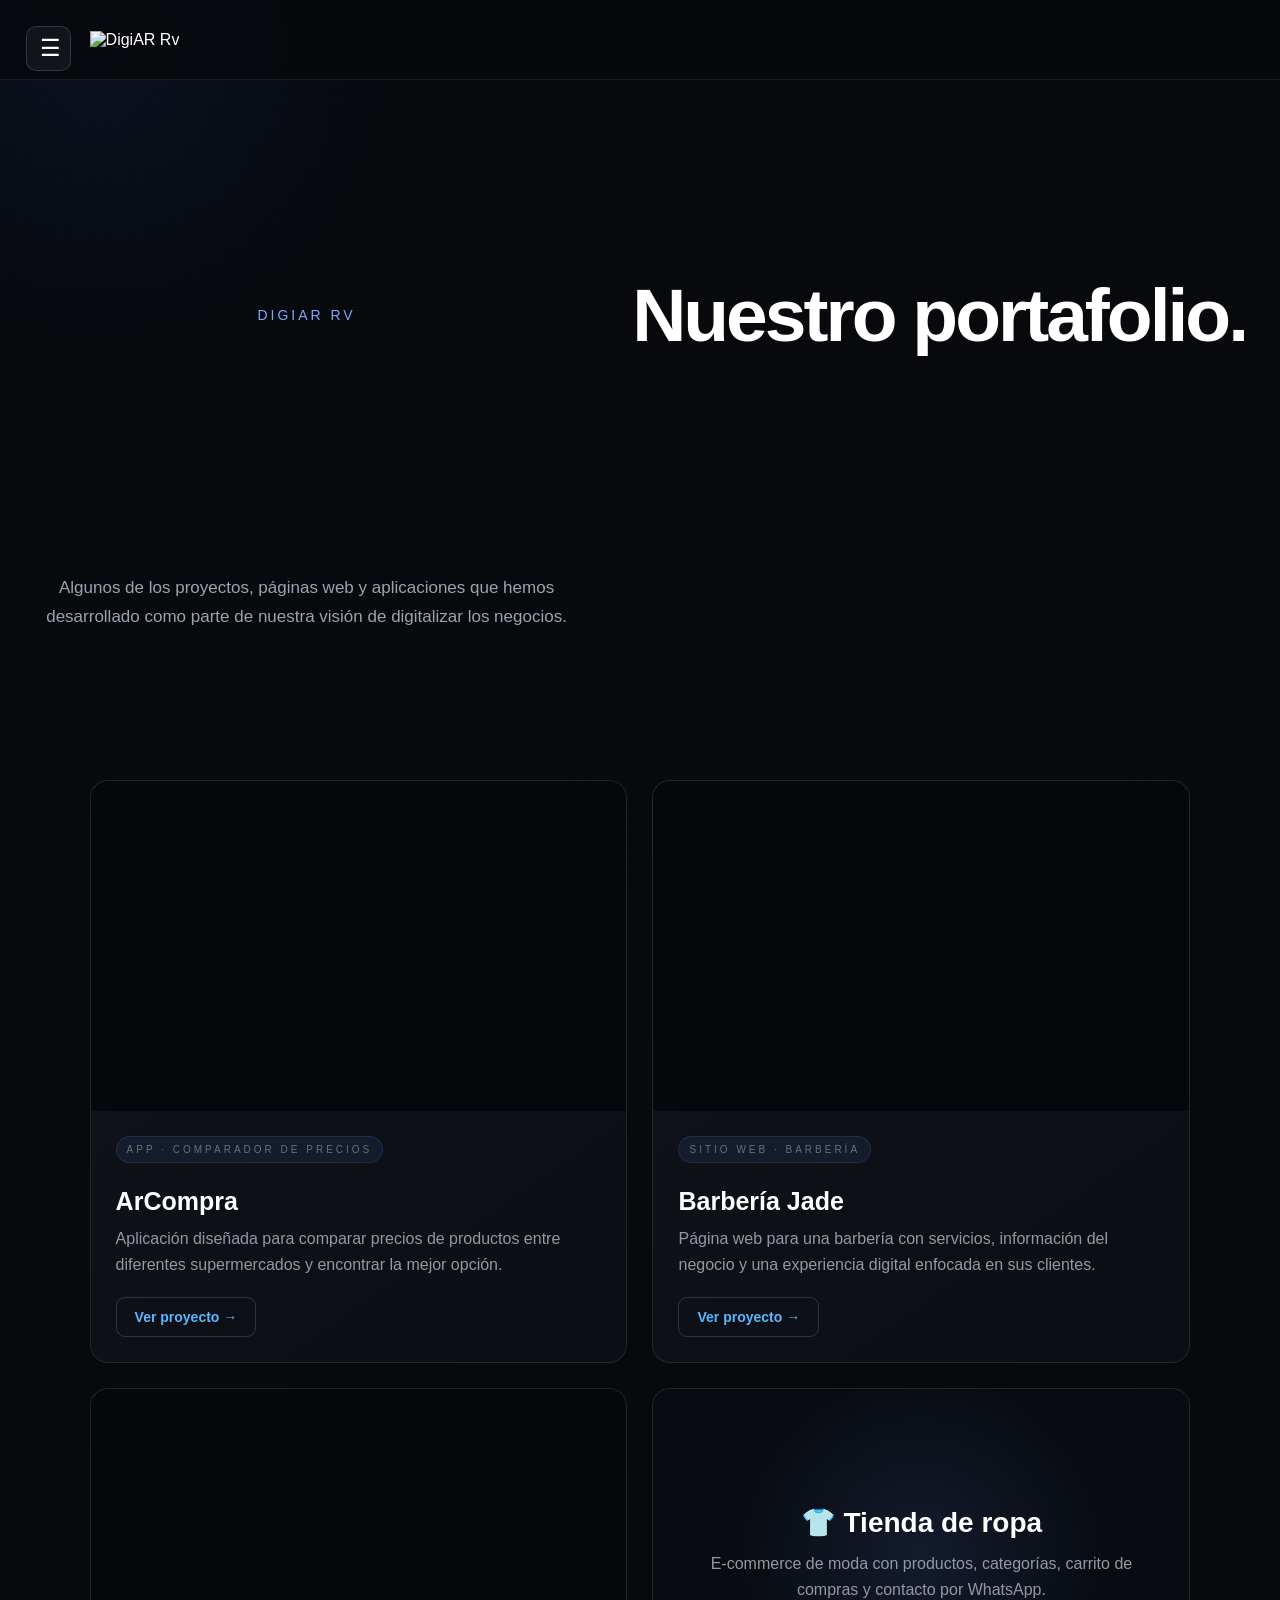
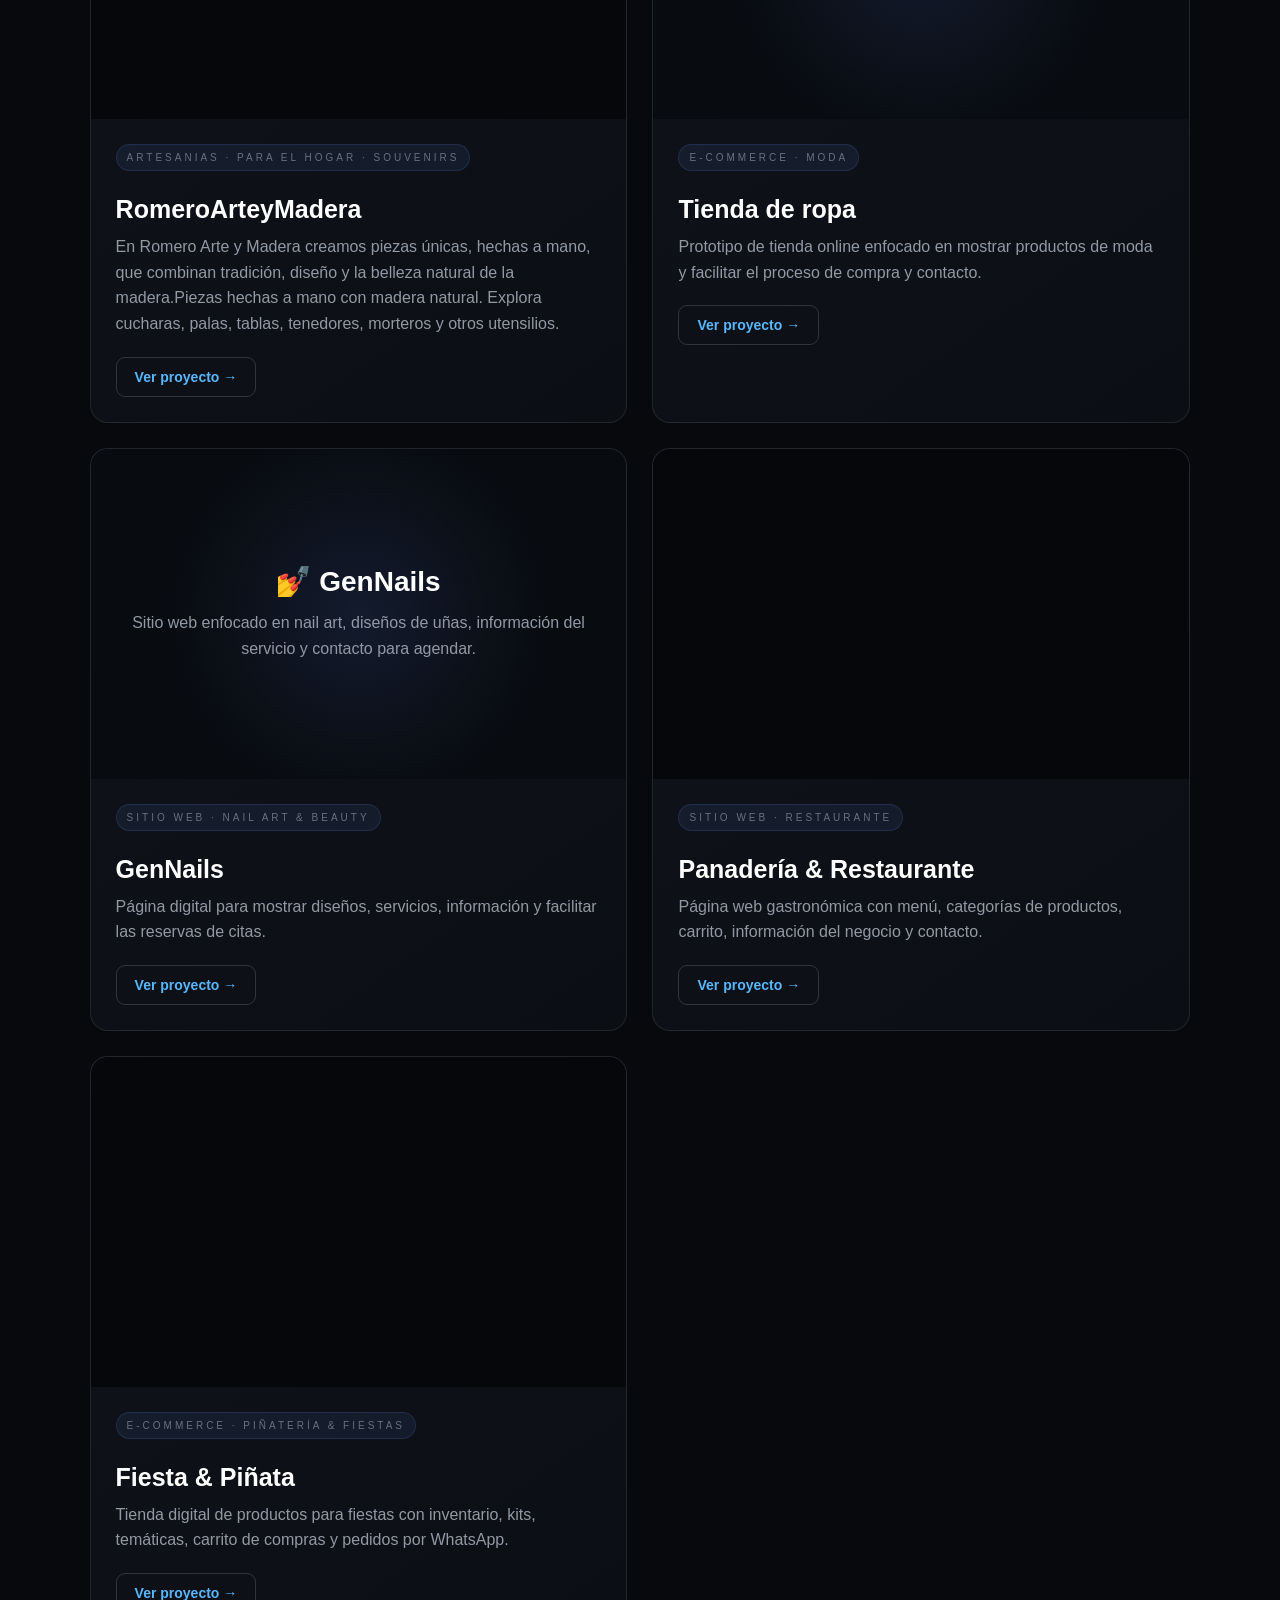
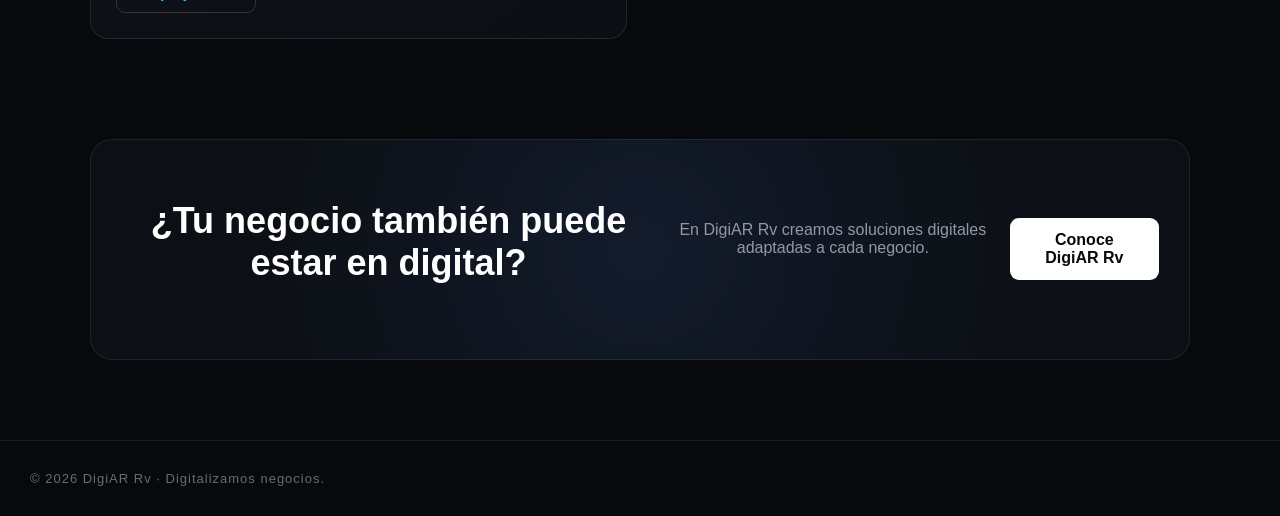
==== commit c67ac91f: "Update portafolio.html" ====
--- a/portafolio.html
+++ b/portafolio.html
@@ -487,15 +487,15 @@
       </article>
 
 
-      <!-- 3. BEAUTY BODEGA -->
+      <!-- 3. ARTESANIAS ROMERO -->
 
       <article class="project">
 
         <div class="preview">
 
           <iframe
-            src="https://beautybodega.vercel.app/"
-            title="BeautyBodega">
+            src="https://artesania-romero.vercel.app/"
+            title="Romero Arte y Madera">
           </iframe>
 
         </div>
@@ -503,19 +503,17 @@
         <div class="project-info">
 
           <span class="tag">
-            E-commerce · Belleza
+            artesanias · para el hogar · souvenirs
           </span>
 
-          <h2>BeautyBodega</h2>
+          <h2>RomeroArteyMadera</h2>
 
           <p>
-            Tienda digital de maquillaje y skincare
-            con catálogo de productos, categorías,
-            ofertas y carrito de compras.
+            En Romero Arte y Madera creamos piezas únicas, hechas a mano, que combinan tradición, diseño y la belleza natural de la madera.Piezas hechas a mano con madera natural. Explora cucharas, palas, tablas, tenedores, morteros y otros utensilios.
           </p>
 
           <a
-            href="https://beautybodega.vercel.app/"
+            href="https://artesanias-romero.vercel.app/"
             target="_blank"
             class="project-link">
             Ver proyecto →
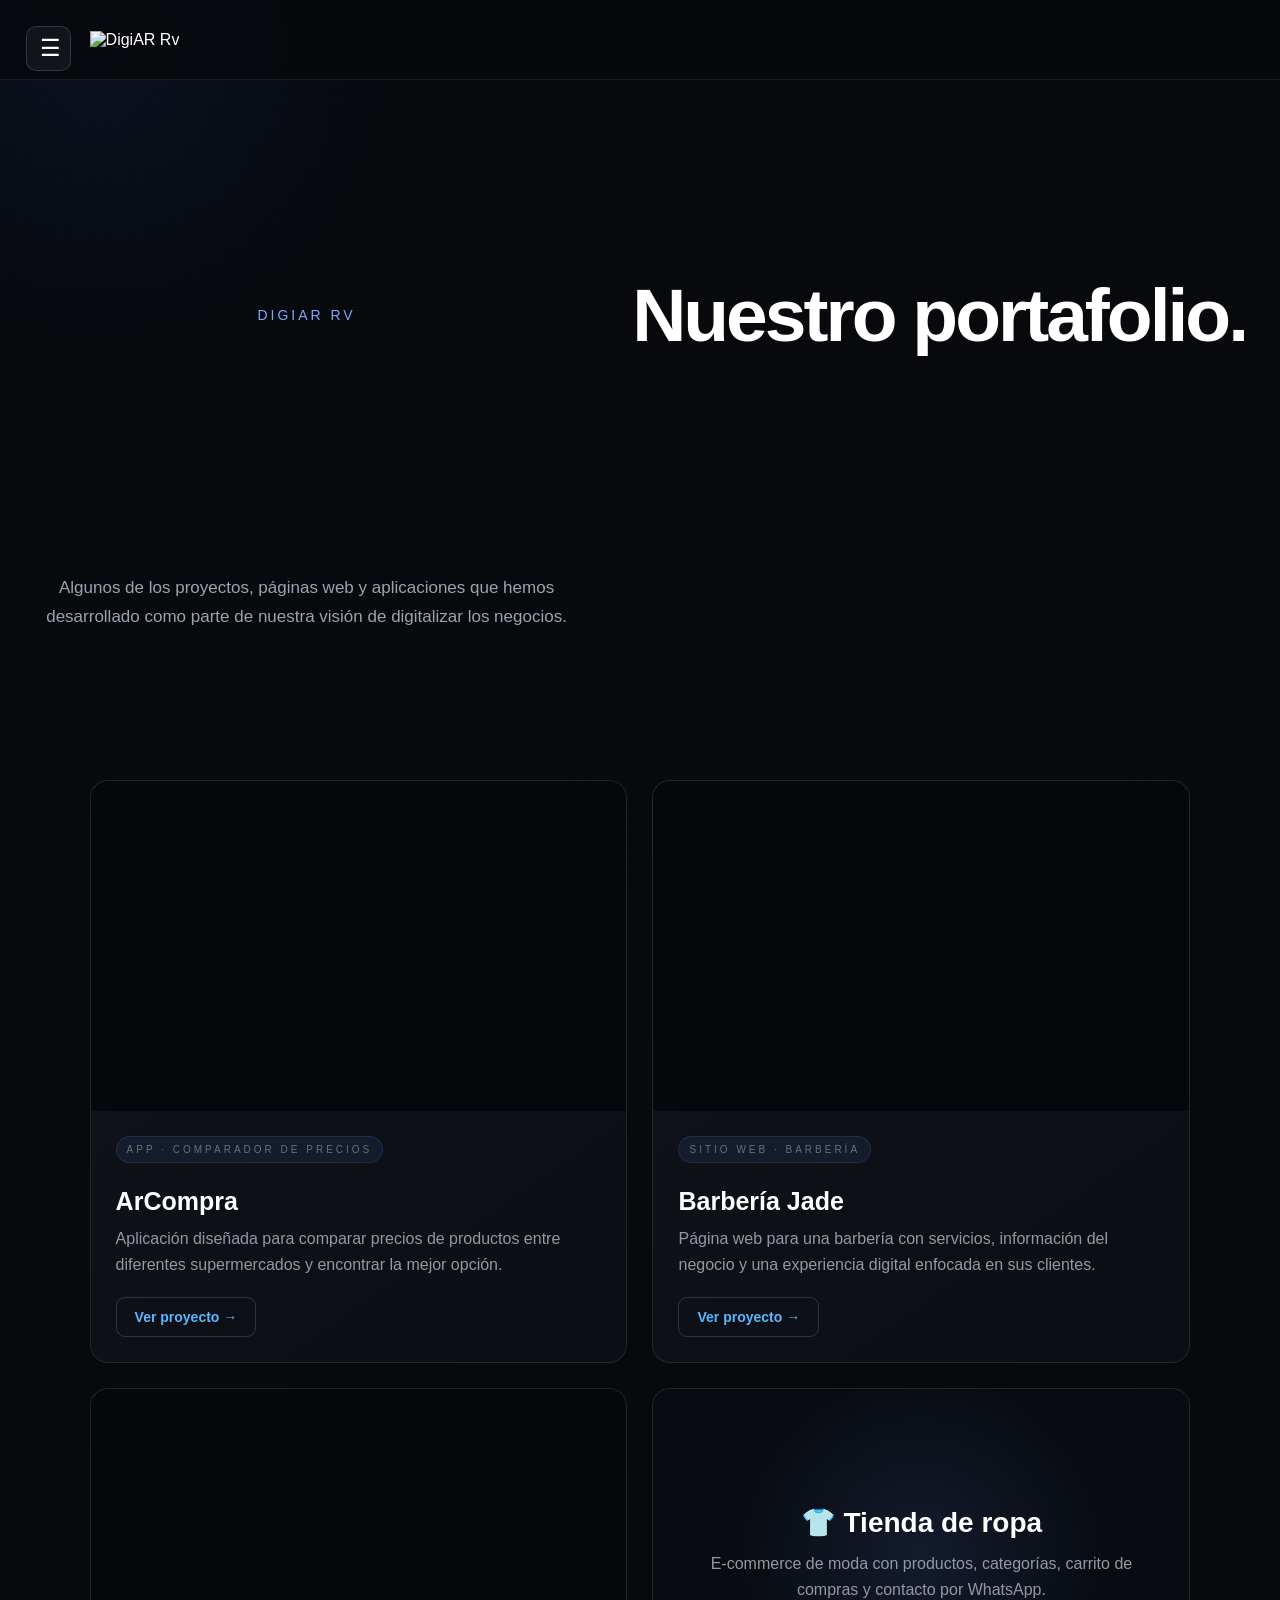
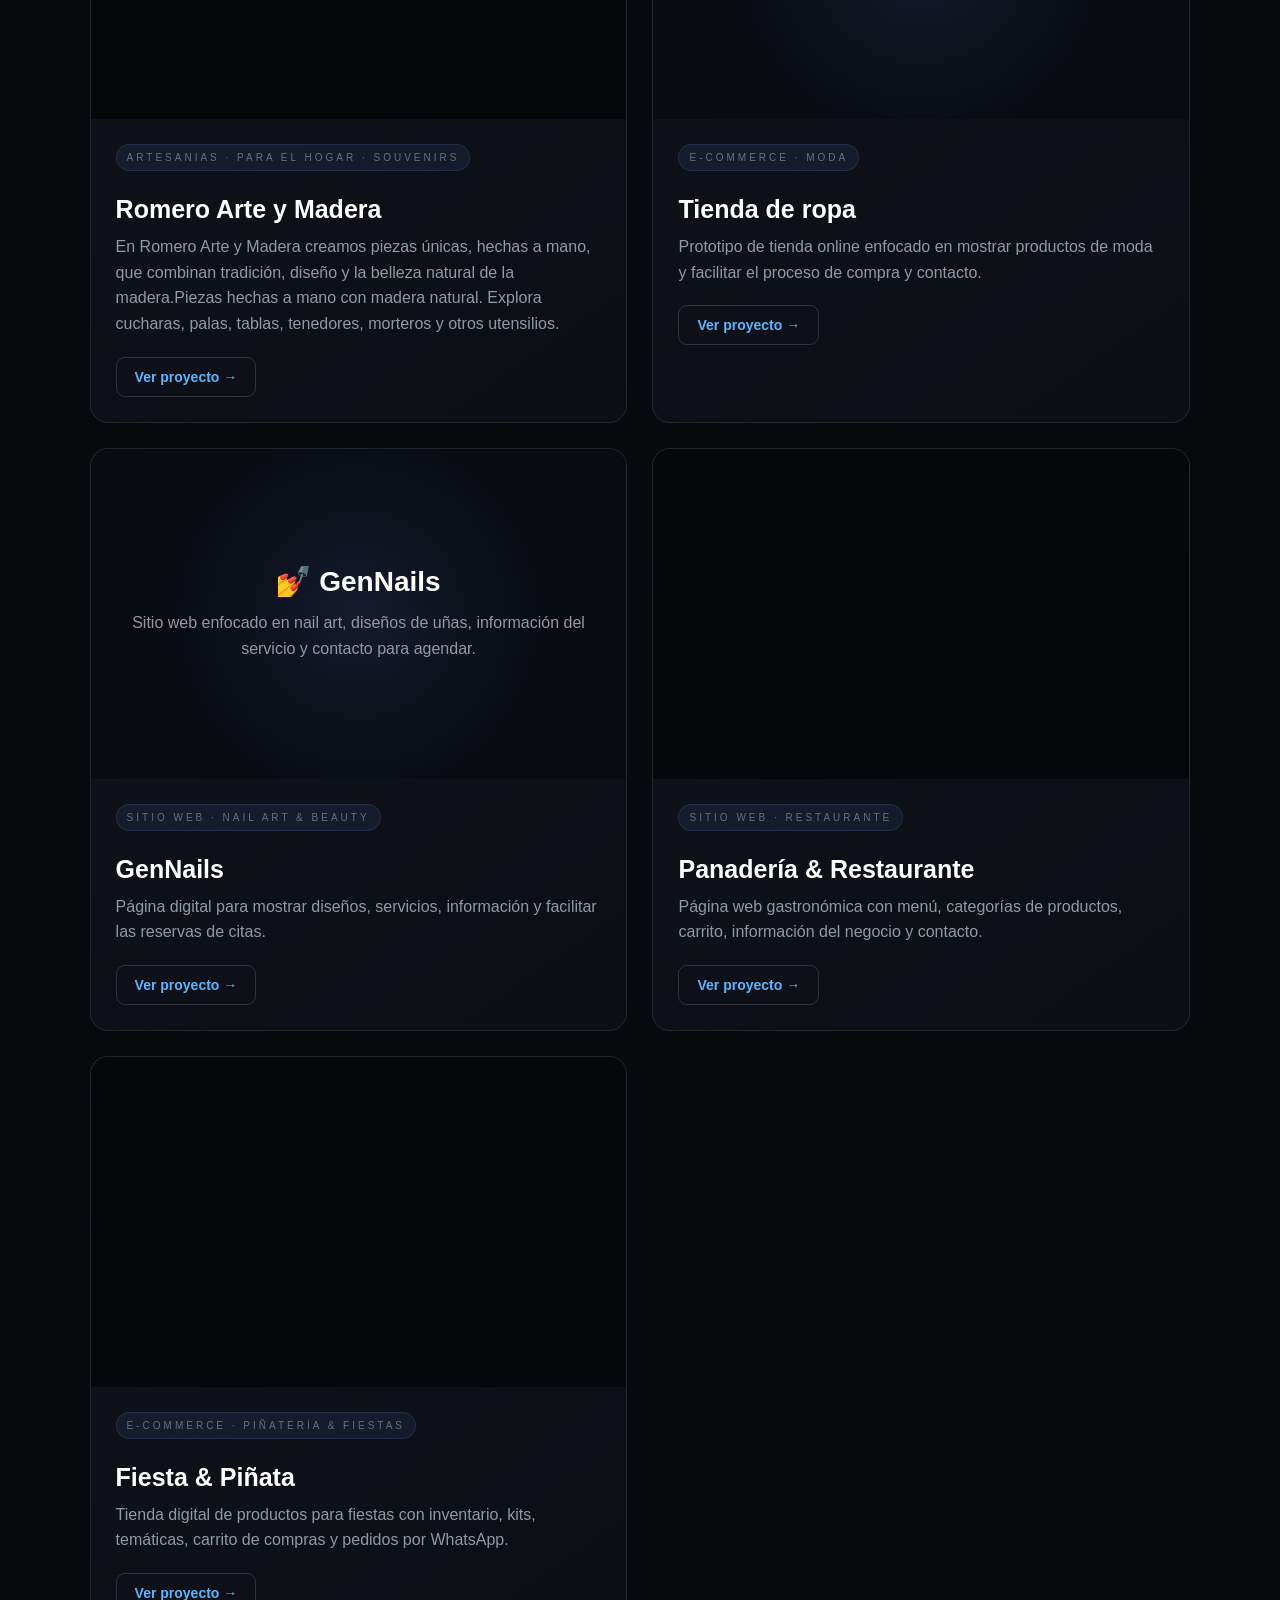
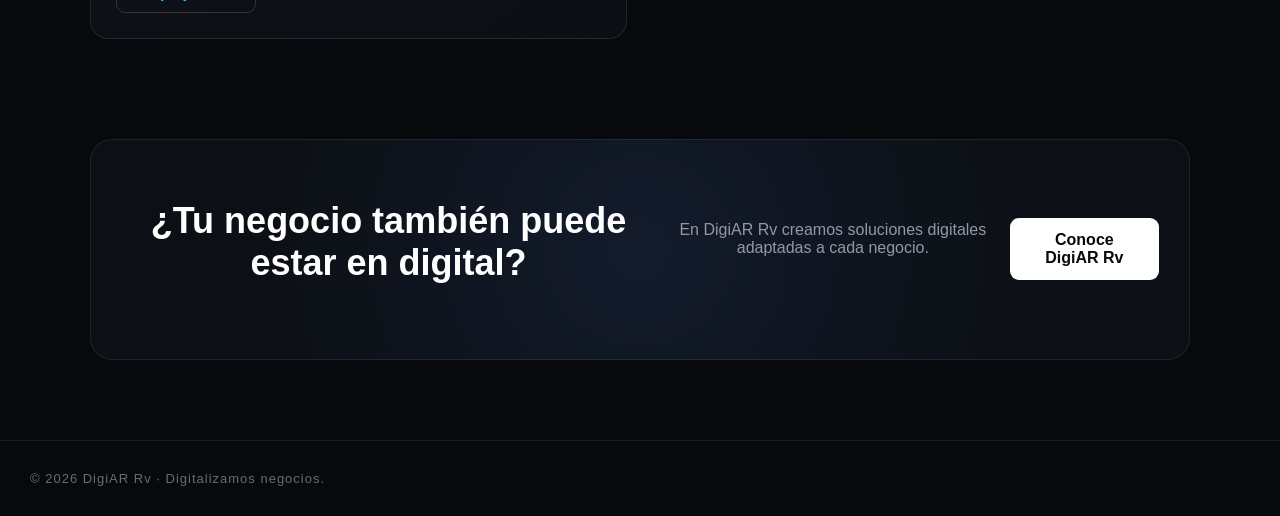
==== commit d3f6395a: "Update portafolio.html" ====
--- a/portafolio.html
+++ b/portafolio.html
@@ -506,7 +506,7 @@
             artesanias · para el hogar · souvenirs
           </span>
 
-          <h2>RomeroArteyMadera</h2>
+          <h2>Romero Arte y Madera</h2>
 
           <p>
             En Romero Arte y Madera creamos piezas únicas, hechas a mano, que combinan tradición, diseño y la belleza natural de la madera.Piezas hechas a mano con madera natural. Explora cucharas, palas, tablas, tenedores, morteros y otros utensilios.
